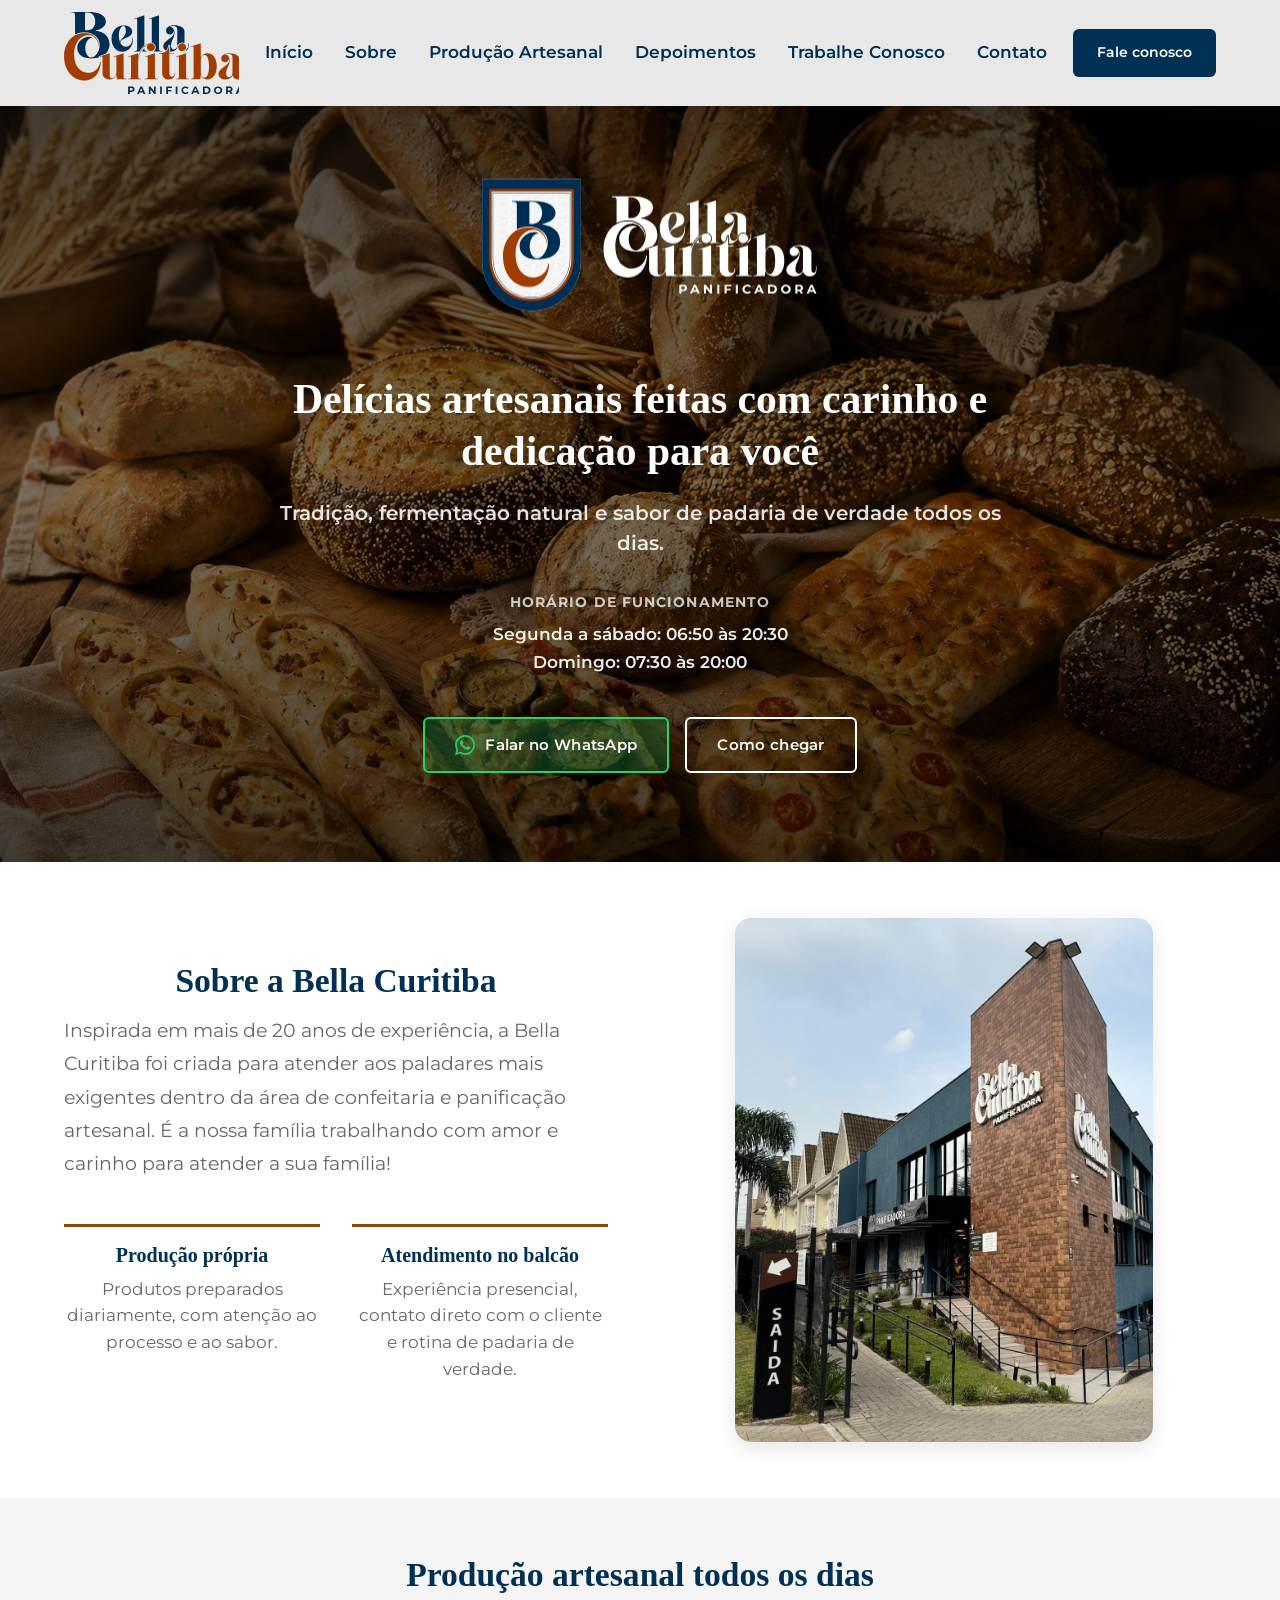
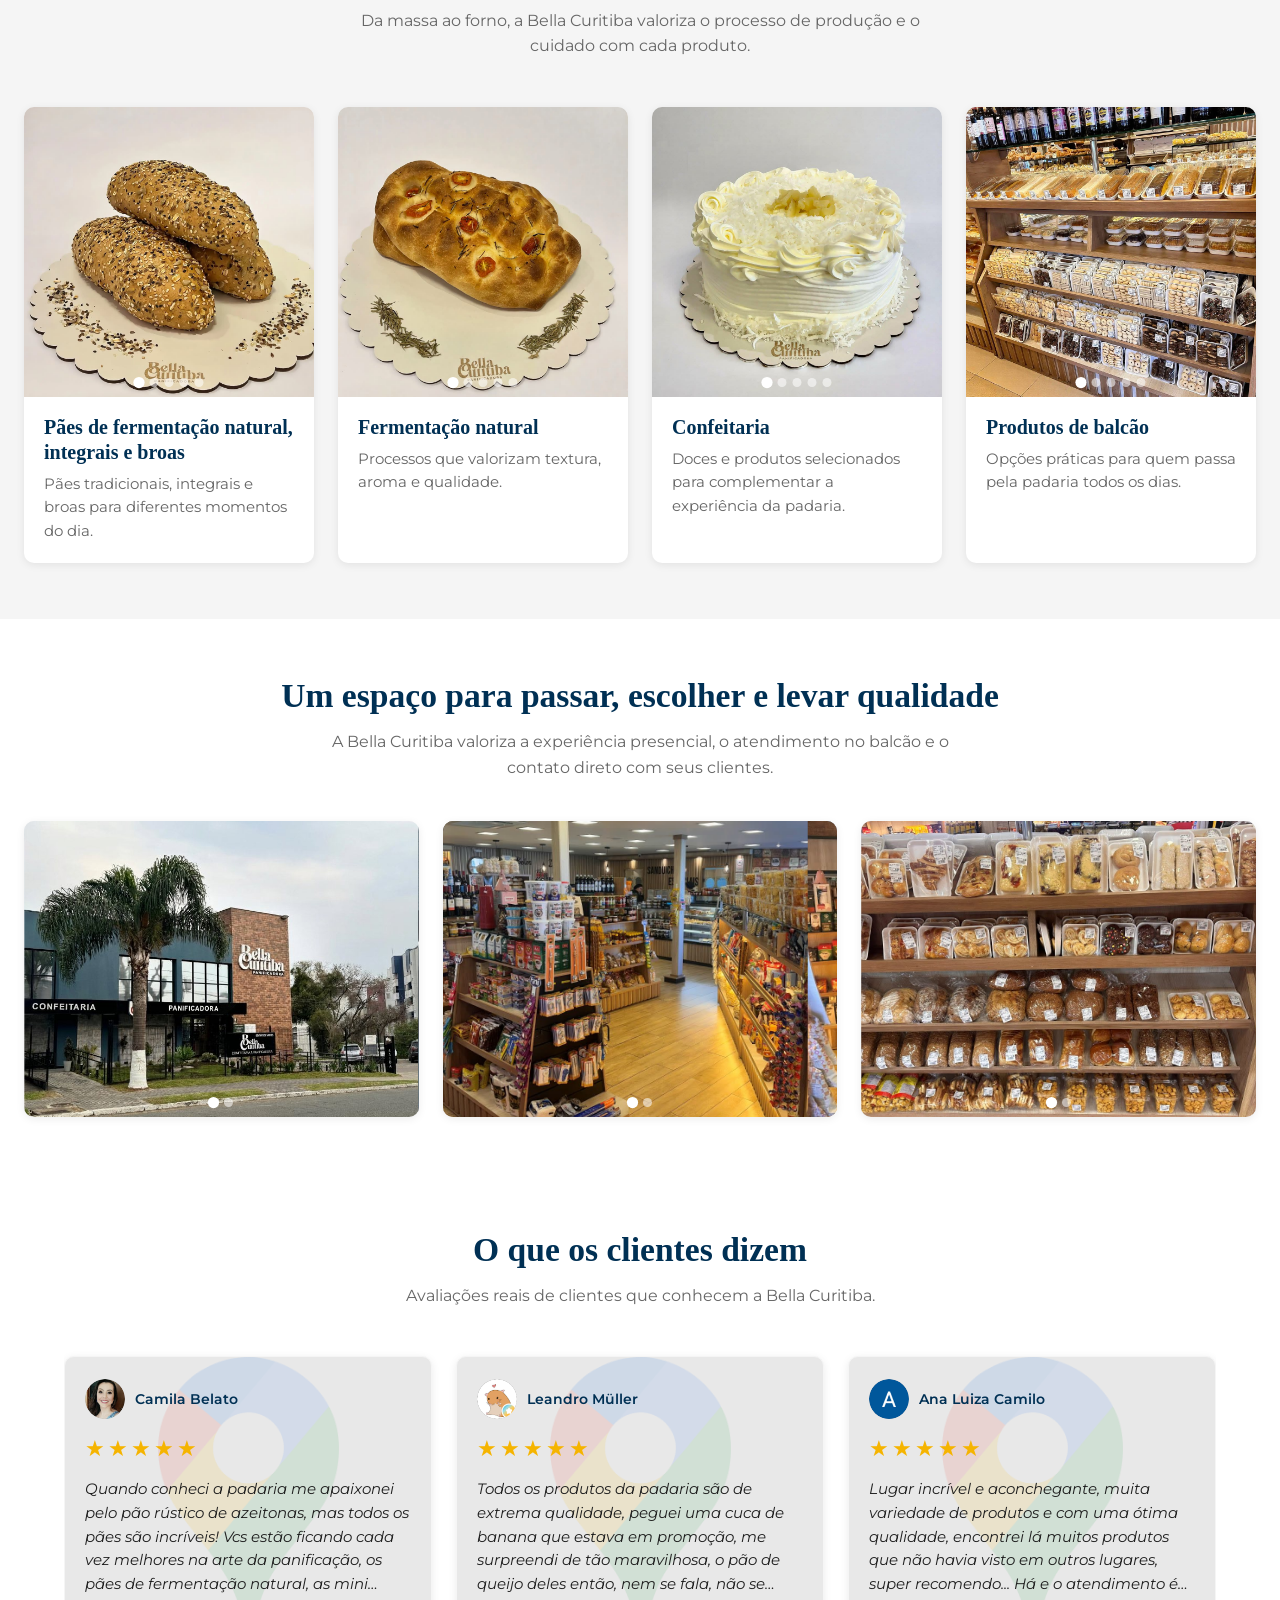
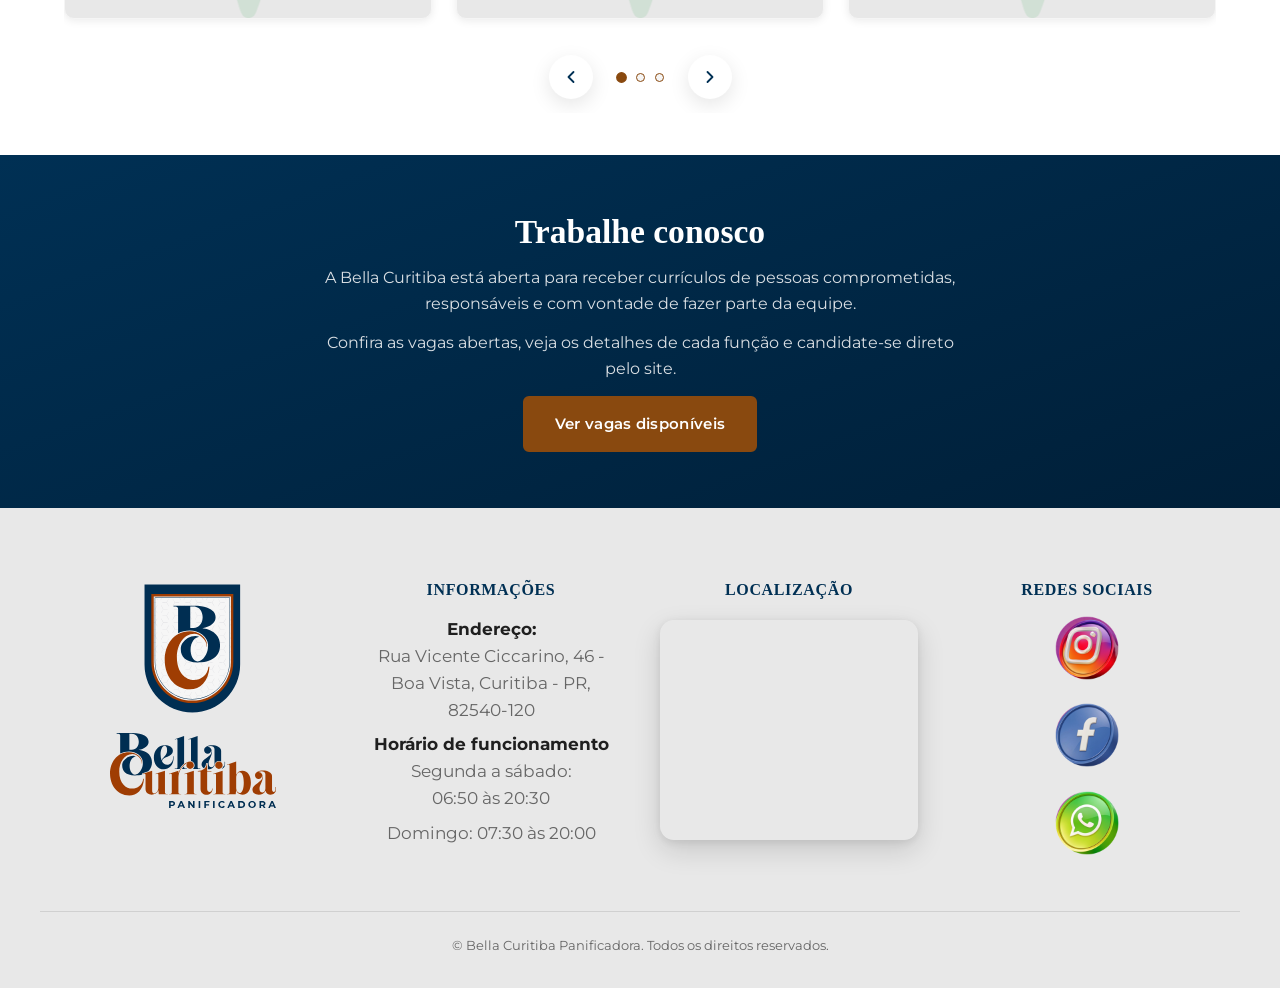
==== site-bella-curitiba/index.html @ fd5cbfb0 "Implementa primeiro lote de melhorias da auditoria de frontend Carrega Montserrat via Google Fonts (" ====
<!DOCTYPE html>
<html lang="pt-BR">
<head>
  <meta charset="UTF-8">
  <!-- Google tag (gtag.js) -->
<script async src="https://www.googletagmanager.com/gtag/js?id=G-EP9P122WJ8"></script>
<script>
  window.dataLayer = window.dataLayer || [];
  function gtag(){dataLayer.push(arguments);}
  gtag('js', new Date());

  gtag('config', 'G-EP9P122WJ8');
</script>

  <meta name="viewport" content="width=device-width, initial-scale=1.0">

  <!-- Fonte Montserrat (corpo do texto): preconnect + carregamento assincrono para nao bloquear o render -->
  <link rel="preconnect" href="https://fonts.googleapis.com">
  <link rel="preconnect" href="https://fonts.gstatic.com" crossorigin>
  <link rel="preload" as="style" href="https://fonts.googleapis.com/css2?family=Montserrat:wght@400;600;700&display=swap" onload="this.onload=null;this.rel='stylesheet'">
  <noscript><link rel="stylesheet" href="https://fonts.googleapis.com/css2?family=Montserrat:wght@400;600;700&display=swap"></noscript>

  <title>Bella Curitiba Panificadora e Confeitaria em Curitiba</title>
  <meta name="description" content="Padaria e confeitaria artesanal no bairro Boa Vista, Curitiba: pães de fermentação natural, bolos, doces e produção própria todos os dias.">
  <meta name="robots" content="index, follow">
  <meta name="theme-color" content="#003054">
  <link rel="canonical" href="https://bellacuritibapanificadora.com.br/">

  <!-- Open Graph / Facebook / WhatsApp -->
  <meta property="og:type" content="website">
  <meta property="og:locale" content="pt_BR">
  <meta property="og:site_name" content="Bella Curitiba Panificadora">
  <meta property="og:url" content="https://bellacuritibapanificadora.com.br/">
  <meta property="og:title" content="Bella Curitiba Panificadora e Confeitaria em Curitiba">
  <meta property="og:description" content="Pães de fermentação natural, bolos, doces e produção própria todos os dias. Conheça a Bella Curitiba, no bairro Boa Vista.">
  <meta property="og:image" content="https://bellacuritibapanificadora.com.br/assets/images/confeitaria/confeitaria-03.JPEG">
  <meta property="og:image:width" content="1280">
  <meta property="og:image:height" content="960">

  <!-- Twitter Card -->
  <meta name="twitter:card" content="summary_large_image">
  <meta name="twitter:title" content="Bella Curitiba Panificadora e Confeitaria em Curitiba">
  <meta name="twitter:description" content="Pães de fermentação natural, bolos, doces e produção própria todos os dias. Conheça a Bella Curitiba, no bairro Boa Vista.">
  <meta name="twitter:image" content="https://bellacuritibapanificadora.com.br/assets/images/confeitaria/confeitaria-03.JPEG">

  <link rel="icon" href="assets/logos/favicon-bella-curitiba.ico" type="image/x-icon">
  <link rel="apple-touch-icon" href="assets/logos/favicon-bella-curitiba-180x180.png">
  <link rel="icon" type="image/png" sizes="192x192" href="assets/logos/favicon-bella-curitiba-192x192.png">
  <link rel="icon" type="image/png" sizes="32x32" href="assets/logos/favicon-bella-curitiba-32x32.png">
  <link rel="stylesheet" href="style.css?v=20260723">

  <script type="application/ld+json">
  {
    "@context": "https://schema.org",
    "@type": "Bakery",
    "@id": "https://bellacuritibapanificadora.com.br/#negocio",
    "name": "Bella Curitiba Panificadora",
    "url": "https://bellacuritibapanificadora.com.br/",
    "image": "https://bellacuritibapanificadora.com.br/assets/images/confeitaria/confeitaria-03.JPEG",
    "telephone": "+55 41 9191-2039",
    "address": {
      "@type": "PostalAddress",
      "streetAddress": "Rua Vicente Ciccarino, 46 - Boa Vista",
      "addressLocality": "Curitiba",
      "addressRegion": "PR",
      "postalCode": "82540-120",
      "addressCountry": "BR"
    },
    "geo": {
      "@type": "GeoCoordinates",
      "latitude": -25.3987736,
      "longitude": -49.2516448
    },
    "openingHoursSpecification": [
      {
        "@type": "OpeningHoursSpecification",
        "dayOfWeek": ["Monday", "Tuesday", "Wednesday", "Thursday", "Friday", "Saturday"],
        "opens": "06:50",
        "closes": "20:30"
      },
      {
        "@type": "OpeningHoursSpecification",
        "dayOfWeek": ["Sunday"],
        "opens": "07:30",
        "closes": "20:00"
      }
    ],
    "sameAs": [
      "https://www.instagram.com/bellacuritibapanificadora/",
      "https://www.facebook.com/bellacuritibapanificadora"
    ]
  }
  </script>
</head>
<body>

  <!-- ===================== HEADER ===================== -->
  <header class="header">
    <div class="header__container">
      <a href="#inicio" class="header__logo">
        <img src="assets/logos/logo-principal-bella-curitiba.svg" alt="Bella Curitiba Panificadora">
      </a>

      <nav class="header__nav" id="header-menu">
        <ul class="header__menu">
          <li><a href="#inicio">Início</a></li>
          <li><a href="#sobre">Sobre</a></li>
          <li><a href="#producao">Produção Artesanal</a></li>
          <li><a href="#depoimentos">Depoimentos</a></li>
          <li><a href="#trabalhe-conosco">Trabalhe Conosco</a></li>
          <li><a href="#contato">Contato</a></li>
        </ul>
      </nav>

      <div class="header__actions">
        <a
          href="https://wa.me/554191912039?text=Ol%C3%A1%2C%20vim%20pelo%20site%21"
          class="header__btn header__btn--fale"
          target="_blank"
          rel="noopener"
          data-whatsapp="comercial"
          data-local="header-home"
        >Fale conosco</a>

        <!-- Botão exibido apenas no mobile, no lugar do Fale conosco -->
        <a href="#trabalhe-conosco" class="header__btn header__btn--trabalhe">Trabalhe conosco</a>

        <!-- Menu mobile: visível apenas abaixo de 768px -->
        <button
          type="button"
          class="header__toggle"
          id="header-toggle"
          aria-expanded="false"
          aria-controls="header-menu"
          aria-label="Abrir menu"
        >
          <span class="header__toggle-bar"></span>
          <span class="header__toggle-bar"></span>
          <span class="header__toggle-bar"></span>
        </button>
      </div>
    </div>
  </header>

  <main>

    <!-- ===================== HERO ===================== -->
    <section id="inicio" class="hero">
      <!-- Imagem horizontal da produção: exibida somente no desktop -->
      <img class="hero__bg hero__bg--desktop" src="assets/images/video-hero/img-hero-desktop.jpeg" alt="" fetchpriority="high">
      <!-- Imagem vertical da produção: exibida somente no mobile -->
      <img class="hero__bg hero__bg--mobile" src="assets/images/video-hero/img-hero-mobile.jpeg" alt="" fetchpriority="high">
      <div class="hero__overlay"></div>

      <div class="hero__content">
        <div class="hero__logo">
          <img src="assets/logos/logo-fundo-escuro-bella-curitiba-transparente.svg" alt="Bella Curitiba Panificadora">
        </div>
        <h1 class="hero__headline">Delícias artesanais feitas com carinho e dedicação para você </h1>
        <p class="hero__subtitle">Tradição, fermentação natural e sabor de padaria de verdade todos os dias.</p>

        <p class="hero__horario">
          <span class="hero__horario-titulo">Horário de funcionamento</span>
          Segunda a sábado: 06:50 às 20:30<br>
          Domingo: 07:30 às 20:00
        </p>

        <div class="hero__buttons">
<a
            href="https://wa.me/554191912039?text=Ol%C3%A1%2C%20vim%20pelo%20site%21"
            class="btn btn--whatsapp"
            target="_blank"
            rel="noopener"
            data-whatsapp="comercial"
            data-local="hero-home"
          >
            <svg class="btn__icone-whats" viewBox="0 0 24 24" aria-hidden="true">
              <path d="M17.472 14.382c-.297-.149-1.758-.867-2.03-.967-.273-.099-.471-.148-.67.15-.197.297-.767.966-.94 1.164-.173.199-.347.223-.644.075-.297-.15-1.255-.463-2.39-1.475-.883-.788-1.48-1.761-1.653-2.059-.173-.297-.018-.458.13-.606.134-.133.298-.347.446-.52.149-.174.198-.298.298-.497.099-.198.05-.371-.025-.52-.075-.149-.669-1.612-.916-2.207-.242-.579-.487-.5-.669-.51-.173-.008-.371-.01-.57-.01-.198 0-.52.074-.792.372-.272.297-1.04 1.016-1.04 2.479 0 1.462 1.065 2.875 1.213 3.074.149.198 2.096 3.2 5.077 4.487.709.306 1.262.489 1.694.625.712.227 1.36.195 1.871.118.571-.085 1.758-.719 2.006-1.413.248-.694.248-1.289.173-1.413-.074-.124-.272-.198-.57-.347m-5.421 7.403h-.004a9.87 9.87 0 01-5.031-1.378l-.361-.214-3.741.982.998-3.648-.235-.374a9.86 9.86 0 01-1.51-5.26c.001-5.45 4.436-9.884 9.888-9.884 2.64 0 5.122 1.03 6.988 2.898a9.825 9.825 0 012.893 6.994c-.003 5.45-4.437 9.885-9.885 9.885m8.413-18.297A11.815 11.815 0 0012.05 0C5.495 0 .16 5.335.157 11.892c0 2.096.547 4.142 1.588 5.945L.057 24l6.305-1.654a11.882 11.882 0 005.683 1.448h.005c6.554 0 11.89-5.335 11.893-11.893a11.821 11.821 0 00-3.48-8.413Z"/>
            </svg>
            Falar no WhatsApp
          </a>
          <a href="#contato" class="btn btn--secondary">Como chegar</a>
        </div>
      </div>
    </section>

    <!-- ===================== SOBRE ===================== -->
    <section id="sobre" class="sobre">
      <div class="sobre__container">
        <div class="sobre__texto reveal reveal--left">
          <h2>Sobre a Bella Curitiba</h2>
          <p>
            Inspirada em mais de 20 anos de experiência, a Bella Curitiba foi criada para atender
            aos paladares mais exigentes dentro da área de confeitaria e panificação artesanal.
            É a nossa família trabalhando com amor e carinho para atender a sua família!
          </p>

          <div class="sobre__destaques">
            <div class="sobre__item">
              <h3>Produção própria</h3>
              <p>Produtos preparados diariamente, com atenção ao processo e ao sabor.</p>
            </div>
            <div class="sobre__item">
              <h3>Atendimento no balcão</h3>
              <p>Experiência presencial, contato direto com o cliente e rotina de padaria de verdade.</p>
            </div>
          </div>
        </div>

        <div class="sobre__imagem reveal">
          <img src="assets/images/fachada/fachada-secao-sobre.jpeg" alt="Fachada da Bella Curitiba Panificadora">
        </div>
      </div>
    </section>

    <!-- ===================== PRODUÇÃO ARTESANAL ===================== -->
    <section id="producao" class="producao">
      <div class="producao__container">
        <h2 class="reveal">Produção artesanal todos os dias</h2>
        <p class="producao__subtitle reveal">Da massa ao forno, a Bella Curitiba valoriza o processo de produção e o cuidado com cada produto.</p>

        <div class="producao__cards reveal--group">
          <div class="producao__card reveal">
            <div class="card-carrossel">
              <div class="card-carrossel__track">
                <img class="card-carrossel__img--base" src="assets/images/paes-e-broas/pao-01.JPEG" alt="Pães multigrãos cobertos de sementes de gergelim, linhaça e girassol" loading="lazy">
                <img class="card-carrossel__img--pao-rustico" src="assets/images/paes-e-broas/pao-02.JPEG" alt="Pão rústico de fermentação natural com casca dourada e farinha" loading="lazy">
                <img class="card-carrossel__img--base" src="assets/images/paes-e-broas/pao-03.JPEG" alt="Pão integral redondo com sementes e grãos" loading="lazy">
                <img class="card-carrossel__img--base" src="assets/images/paes-e-broas/pao-04.JPEG" alt="Pão caseiro de casca dourada e miolo macio" loading="lazy">
                <img class="card-carrossel__img--base" src="assets/images/paes-e-broas/broa-02.JPEG" alt="Broa escura com cobertura de gergelim e linhaça" loading="lazy">
              </div>
              <button type="button" class="card-carrossel__arrow card-carrossel__arrow--prev" aria-label="Foto anterior">
                <svg viewBox="0 0 24 24" fill="none" aria-hidden="true">
                  <path d="M9 6l6 6-6 6" stroke="currentColor" stroke-width="2.2" stroke-linecap="round" stroke-linejoin="round"/>
                </svg>
              </button>
              <button type="button" class="card-carrossel__arrow card-carrossel__arrow--next" aria-label="Próxima foto">
                <svg viewBox="0 0 24 24" fill="none" aria-hidden="true">
                  <path d="M9 6l6 6-6 6" stroke="currentColor" stroke-width="2.2" stroke-linecap="round" stroke-linejoin="round"/>
                </svg>
              </button>
              <div class="card-carrossel__dots"></div>
            </div>
            <h3>Pães de fermentação natural, integrais e broas</h3>
            <p>Pães tradicionais, integrais e broas para diferentes momentos do dia.</p>
          </div>
          <div class="producao__card reveal">
            <div class="card-carrossel">
              <div class="card-carrossel__track">
                <img class="card-carrossel__img--base" src="assets/images/fermentacao-natural/fermentacao-natural-01.JPEG" alt="Focaccia de fermentação natural com tomatinhos e alecrim" loading="lazy">
                <img class="card-carrossel__img--base" src="assets/images/fermentacao-natural/fermentacao-natural-02.JPEG" alt="Fatia de focaccia com berinjela, azeitonas e legumes assados" loading="lazy">
                <img class="card-carrossel__img--rodape" src="assets/images/fermentacao-natural/fermentacao-natural-03.JPEG" alt="Ciabattas de azeitona com casca dourada e crocante" loading="lazy">
                <img class="card-carrossel__img--base" src="assets/images/fermentacao-natural/fermentacao-natural-04.JPEG" alt="Baguetes rústicas com flor de sal e alecrim" loading="lazy">
                <img class="card-carrossel__img--base" src="assets/images/fermentacao-natural/fermentacao-natural-05.JPEG" alt="Baguetes recheadas de fermentação natural" loading="lazy">
              </div>
              <button type="button" class="card-carrossel__arrow card-carrossel__arrow--prev" aria-label="Foto anterior">
                <svg viewBox="0 0 24 24" fill="none" aria-hidden="true">
                  <path d="M9 6l6 6-6 6" stroke="currentColor" stroke-width="2.2" stroke-linecap="round" stroke-linejoin="round"/>
                </svg>
              </button>
              <button type="button" class="card-carrossel__arrow card-carrossel__arrow--next" aria-label="Próxima foto">
                <svg viewBox="0 0 24 24" fill="none" aria-hidden="true">
                  <path d="M9 6l6 6-6 6" stroke="currentColor" stroke-width="2.2" stroke-linecap="round" stroke-linejoin="round"/>
                </svg>
              </button>
              <div class="card-carrossel__dots"></div>
            </div>
            <h3>Fermentação natural</h3>
            <p>Processos que valorizam textura, aroma e qualidade.</p>
          </div>
          <div class="producao__card reveal">
            <div class="card-carrossel">
              <div class="card-carrossel__track">
                <img src="assets/images/confeitaria/confeitaria-04.JPEG" alt="Bolo gelado de coco com abacaxi decorado com chantilly" loading="lazy">
                <img src="assets/images/confeitaria/confeitaria-02.JPEG" alt="Torta decorada com chantilly, calda de doce de leite, coco e ameixas" loading="lazy">
                <img src="assets/images/confeitaria/confeitaria-03.JPEG" alt="Vitrine de confeitaria com tortas, cheesecakes, bombons e doces variados" loading="lazy">
                <img class="card-carrossel__img--bolos" src="assets/images/confeitaria/confeitaria-01.JPEG" alt="Bolos gelados decorados com coberturas de chocolate, doce de leite e mesclada" loading="lazy">
                <img src="assets/images/confeitaria/confeitaria-05.JPEG" alt="Vitrine de doces com pudins, folhados, quindins e pastéis de Belém" loading="lazy">
              </div>
              <button type="button" class="card-carrossel__arrow card-carrossel__arrow--prev" aria-label="Foto anterior">
                <svg viewBox="0 0 24 24" fill="none" aria-hidden="true">
                  <path d="M9 6l6 6-6 6" stroke="currentColor" stroke-width="2.2" stroke-linecap="round" stroke-linejoin="round"/>
                </svg>
              </button>
              <button type="button" class="card-carrossel__arrow card-carrossel__arrow--next" aria-label="Próxima foto">
                <svg viewBox="0 0 24 24" fill="none" aria-hidden="true">
                  <path d="M9 6l6 6-6 6" stroke="currentColor" stroke-width="2.2" stroke-linecap="round" stroke-linejoin="round"/>
                </svg>
              </button>
              <div class="card-carrossel__dots"></div>
            </div>
            <h3>Confeitaria</h3>
            <p>Doces e produtos selecionados para complementar a experiência da padaria.</p>
          </div>
          <div class="producao__card reveal">
            <div class="card-carrossel">
              <div class="card-carrossel__track">
                <img src="assets/images/balcao/balcao-04.JPEG" alt="Prateleiras de bolos caseiros e biscoitos variados" loading="lazy">
                <img src="assets/images/balcao/balcao-02.JPEG" alt="Geladeira de frios com queijos e embutidos fatiados" loading="lazy">
                <img class="card-carrossel__img--direita" src="assets/images/balcao/balcao-03.JPEG" alt="Balcão de frios com linguiças artesanais, queijos coloniais e embutidos" loading="lazy">
                <img src="assets/images/balcao/balcao-05.JPEG" alt="Vitrine de pães com produção diária, pães de queijo e baguetes" loading="lazy">
                <img src="assets/images/balcao/balcao-01.JPEG" alt="Vitrine de salgados com coxinhas, sfihas, mini pastéis, croissants e empadões" loading="lazy">
              </div>
              <button type="button" class="card-carrossel__arrow card-carrossel__arrow--prev" aria-label="Foto anterior">
                <svg viewBox="0 0 24 24" fill="none" aria-hidden="true">
                  <path d="M9 6l6 6-6 6" stroke="currentColor" stroke-width="2.2" stroke-linecap="round" stroke-linejoin="round"/>
                </svg>
              </button>
              <button type="button" class="card-carrossel__arrow card-carrossel__arrow--next" aria-label="Próxima foto">
                <svg viewBox="0 0 24 24" fill="none" aria-hidden="true">
                  <path d="M9 6l6 6-6 6" stroke="currentColor" stroke-width="2.2" stroke-linecap="round" stroke-linejoin="round"/>
                </svg>
              </button>
              <div class="card-carrossel__dots"></div>
            </div>
            <h3>Produtos de balcão</h3>
            <p>Opções práticas para quem passa pela padaria todos os dias.</p>
          </div>
        </div>
      </div>
    </section>

    <!-- ===================== AMBIENTE ===================== -->
    <section id="ambiente" class="ambiente">
      <div class="ambiente__container">
        <h2 class="reveal">Um espaço para passar, escolher e levar qualidade</h2>
        <p class="reveal">A Bella Curitiba valoriza a experiência presencial, o atendimento no balcão e o contato direto com seus clientes.</p>

        <!-- Fotos reais do ambiente pendentes -->
        <div class="ambiente__galeria reveal--group">
          <!-- Primeiro card: carrossel com as duas fotos da fachada -->
          <div class="card-carrossel reveal">
            <div class="card-carrossel__track">
              <img src="assets/images/fachada/fachada-completa.jpg" alt="Fachada completa da Bella Curitiba Panificadora vista da rua" loading="lazy">
              <img class="ambiente__foto-letreiro" src="assets/images/fachada/fachada-2.jpeg" alt="Fachada da Bella Curitiba Panificadora com letreiro em relevo" loading="lazy">
            </div>
            <button type="button" class="card-carrossel__arrow card-carrossel__arrow--prev" aria-label="Foto anterior">
              <svg viewBox="0 0 24 24" fill="none" aria-hidden="true">
                <path d="M9 6l6 6-6 6" stroke="currentColor" stroke-width="2.2" stroke-linecap="round" stroke-linejoin="round"/>
              </svg>
            </button>
            <button type="button" class="card-carrossel__arrow card-carrossel__arrow--next" aria-label="Próxima foto">
              <svg viewBox="0 0 24 24" fill="none" aria-hidden="true">
                <path d="M9 6l6 6-6 6" stroke="currentColor" stroke-width="2.2" stroke-linecap="round" stroke-linejoin="round"/>
              </svg>
            </button>
            <div class="card-carrossel__dots"></div>
          </div>
          <!-- Card do interior: carrossel com as fotos do salão da loja -->
          <div class="card-carrossel reveal">
            <div class="card-carrossel__track">
              <img class="ambiente__foto-interna" src="assets/images/interna/interna-01.JPEG" alt="Interior da loja com gôndolas de produtos, adega e corredor do caixa" loading="lazy">
              <img class="ambiente__foto-interna" src="assets/images/interna/interna-02.JPEG" alt="Interior da loja com estantes de biscoitos, geleias, vinhos e produtos coloniais" loading="lazy">
            </div>
            <button type="button" class="card-carrossel__arrow card-carrossel__arrow--prev" aria-label="Foto anterior">
              <svg viewBox="0 0 24 24" fill="none" aria-hidden="true">
                <path d="M9 6l6 6-6 6" stroke="currentColor" stroke-width="2.2" stroke-linecap="round" stroke-linejoin="round"/>
              </svg>
            </button>
            <button type="button" class="card-carrossel__arrow card-carrossel__arrow--next" aria-label="Próxima foto">
              <svg viewBox="0 0 24 24" fill="none" aria-hidden="true">
                <path d="M9 6l6 6-6 6" stroke="currentColor" stroke-width="2.2" stroke-linecap="round" stroke-linejoin="round"/>
              </svg>
            </button>
            <div class="card-carrossel__dots"></div>
          </div>
          <!-- Card do balcão: carrossel com as fotos das estantes de pães e bolos -->
          <div class="card-carrossel reveal">
            <div class="card-carrossel__track">
              <img src="assets/images/balcao/balcao-002.JPEG" alt="Estante com croissants, folhados, cucas, biscoitos e pães artesanais embalados" loading="lazy">
              <img src="assets/images/balcao/balcao-001.JPEG" alt="Estante de pães de forma, bolos caseiros e produtos de padaria embalados" loading="lazy">
            </div>
            <button type="button" class="card-carrossel__arrow card-carrossel__arrow--prev" aria-label="Foto anterior">
              <svg viewBox="0 0 24 24" fill="none" aria-hidden="true">
                <path d="M9 6l6 6-6 6" stroke="currentColor" stroke-width="2.2" stroke-linecap="round" stroke-linejoin="round"/>
              </svg>
            </button>
            <button type="button" class="card-carrossel__arrow card-carrossel__arrow--next" aria-label="Próxima foto">
              <svg viewBox="0 0 24 24" fill="none" aria-hidden="true">
                <path d="M9 6l6 6-6 6" stroke="currentColor" stroke-width="2.2" stroke-linecap="round" stroke-linejoin="round"/>
              </svg>
            </button>
            <div class="card-carrossel__dots"></div>
          </div>
        </div>
      </div>
    </section>

    <!-- ===================== DEPOIMENTOS ===================== -->
    <section id="depoimentos" class="depoimentos">
      <div class="depoimentos__container">
        <h2 class="reveal">O que os clientes dizem</h2>
        <p class="depoimentos__subtitle reveal">Avaliações reais de clientes que conhecem a Bella Curitiba.</p>

        <!-- 9 avaliações reais do Google, organizadas em 3 slides de 3 cards -->
        <div class="depoimentos__carousel">
          <div class="depoimentos__track">

            <div class="depoimentos__slide reveal--group">
              <a href="https://www.google.com/maps/reviews/@-25.3987736,-49.2516448,17z/data=!3m1!4b1!4m6!14m5!1m4!2m3!1sChdDSUhNMG9nS0VJQ0FnSUNKb3YtcnNnRRAB!2m1!1s0x0:0x8ebd3652cd37e233?hl=pt-BR&entry=ttu&g_ep=EgoyMDI2MDcwNS4wIKXMDSoASAFQAw%3D%3D" target="_blank" rel="noopener noreferrer" class="depoimentos__card reveal">
                <div class="depoimentos__meta">
                  <img class="depoimentos__avatar" src="./assets/images/clientes/camila-belato.webp" alt="Foto de Camila Belato" loading="lazy" width="300" height="300">
                  <p class="depoimentos__autor">Camila Belato</p>
                </div>
                <div class="depoimentos__nota" aria-label="5 estrelas">★★★★★</div>
                <p class="depoimentos__texto">Quando conheci a padaria me apaixonei pelo pão rústico de azeitonas, mas todos os pães são incríveis! Vcs estão ficando cada vez melhores na arte da panificação, os pães de fermentação natural, as mini pizzas, os chineques salgados, olha....difícil escolher o melhor! A confeitaria é maravilhosa tb! Mas hoje tenho um top 1: o pão rústico de gorgonzola! Parabéns, melhor padaria da cidade 🙏🙏🙏</p>
              </a>
              <a href="https://www.google.com/maps/reviews/@-25.3987736,-49.2516448,17z/data=!3m1!4b1!4m6!14m5!1m4!2m3!1sChZDSUhNMG9nS0VJQ0FnTUN3MjZuSkNnEAE!2m1!1s0x0:0x8ebd3652cd37e233?hl=pt-BR&entry=ttu&g_ep=EgoyMDI2MDcwNS4wIKXMDSoASAFQAw%3D%3D" target="_blank" rel="noopener noreferrer" class="depoimentos__card reveal">
                <div class="depoimentos__meta">
                  <img class="depoimentos__avatar" src="./assets/images/clientes/leandro-muller.webp" alt="Foto de Leandro Müller" loading="lazy" width="300" height="300">
                  <p class="depoimentos__autor">Leandro Müller</p>
                </div>
                <div class="depoimentos__nota" aria-label="5 estrelas">★★★★★</div>
                <p class="depoimentos__texto">Todos os produtos da padaria são de extrema qualidade, peguei uma cuca de banana que estava em promoção, me surpreendi de tão maravilhosa, o pão de queijo deles então, nem se fala, não se acha igual em outro lugar, o pão com ovos mexidos é delicioso, a padaria está de parabéns!</p>
              </a>
              <a href="https://www.google.com/maps/reviews/@-25.3987736,-49.2516448,17z/data=!3m1!4b1!4m6!14m5!1m4!2m3!1sChdDSUhNMG9nS0VJQ0FnSURWdTYyb2lnRRAB!2m1!1s0x0:0x8ebd3652cd37e233?hl=pt-BR&entry=ttu&g_ep=EgoyMDI2MDcwNS4wIKXMDSoASAFQAw%3D%3D" target="_blank" rel="noopener noreferrer" class="depoimentos__card reveal">
                <div class="depoimentos__meta">
                  <img class="depoimentos__avatar" src="./assets/images/clientes/ana-luiza-camilo.webp" alt="Foto de Ana Luiza Camilo" loading="lazy" width="300" height="300">
                  <p class="depoimentos__autor">Ana Luiza Camilo</p>
                </div>
                <div class="depoimentos__nota" aria-label="5 estrelas">★★★★★</div>
                <p class="depoimentos__texto">Lugar incrível e aconchegante, muita variedade de produtos e com uma ótima qualidade, encontrei lá muitos produtos que não havia visto em outros lugares, super recomendo... Há e o atendimento é excelente também....</p>
              </a>
            </div>

            <div class="depoimentos__slide reveal--group">
              <a href="https://www.google.com/maps/reviews/@-25.3987736,-49.2516448,17z/data=!3m1!4b1!4m6!14m5!1m4!2m3!1sChZDSUhNMG9nS0VJQ0FnSUR4b05fQVB3EAE!2m1!1s0x0:0x8ebd3652cd37e233?hl=pt-BR&entry=ttu&g_ep=EgoyMDI2MDcwNS4wIKXMDSoASAFQAw%3D%3D" target="_blank" rel="noopener noreferrer" class="depoimentos__card reveal">
                <div class="depoimentos__meta">
                  <img class="depoimentos__avatar" src="./assets/images/clientes/scheila-mara.webp" alt="Foto de Scheila Mara" loading="lazy" width="300" height="300">
                  <p class="depoimentos__autor">Scheila Mara</p>
                </div>
                <div class="depoimentos__nota" aria-label="5 estrelas">★★★★★</div>
                <p class="depoimentos__texto">Super recomendo, vitrine cheia de coisas diferentes e lindas de ver. O bolo de abacaxi maravilhoso, pão com linguiça Blumenau perfeito e super recheado. Provei o rocambole de abacaxi tbm, muitooo bom. Atendimento excelente, meninas simpáticas.</p>
              </a>
              <a href="https://www.google.com/maps/reviews/@-25.3987736,-49.2516448,17z/data=!3m1!4b1!4m6!14m5!1m4!2m3!1sChZDSUhNMG9nS0VJQ0FnSURid0tIdlhnEAE!2m1!1s0x0:0x8ebd3652cd37e233?hl=pt-BR&entry=ttu&g_ep=EgoyMDI2MDcwNS4wIKXMDSoASAFQAw%3D%3D" target="_blank" rel="noopener noreferrer" class="depoimentos__card reveal">
                <div class="depoimentos__meta">
                  <img class="depoimentos__avatar" src="./assets/images/clientes/jhonatas-zahorcak.webp" alt="Foto de Jhonatas Zahorcak" loading="lazy" width="300" height="300">
                  <p class="depoimentos__autor">Jhonatas Zahorcak</p>
                </div>
                <div class="depoimentos__nota" aria-label="5 estrelas">★★★★★</div>
                <p class="depoimentos__texto">Sempre bem atendido. Todos os itens vendidos são ótimos, alimentos saborosos, bem feitos, ingredientes de primeira qualidade.</p>
              </a>
              <a href="https://www.google.com/maps/reviews/@-25.3987736,-49.2516448,17z/data=!3m1!4b1!4m6!14m5!1m4!2m3!1sChZDSUhNMG9nS0VJQ0FnSUM3N0ppelRBEAE!2m1!1s0x0:0x8ebd3652cd37e233?hl=pt-BR&entry=ttu&g_ep=EgoyMDI2MDcwNS4wIKXMDSoASAFQAw%3D%3D" target="_blank" rel="noopener noreferrer" class="depoimentos__card reveal">
                <div class="depoimentos__meta">
                  <img class="depoimentos__avatar" src="./assets/images/clientes/ednilson-silva.webp" alt="Foto de Ednilson Silva" loading="lazy" width="300" height="300">
                  <p class="depoimentos__autor">Ednilson Silva</p>
                </div>
                <div class="depoimentos__nota" aria-label="5 estrelas">★★★★★</div>
                <p class="depoimentos__texto">Tudo bom!! Delícia!!! Pães de fermentação natural! Bolos! Eu fiquei freguês!</p>
              </a>
            </div>

            <div class="depoimentos__slide reveal--group">
              <a href="https://www.google.com/maps/reviews/@-25.3987736,-49.2516448,17z/data=!3m1!4b1!4m6!14m5!1m4!2m3!1sCi9DQUlRQUNvZENodHljRjlvT2xsR2N6Tk1aM1prWVRWbmNEZGFjV1p2UTJ0RmRIYxAB!2m1!1s0x0:0x8ebd3652cd37e233?hl=pt-BR&entry=ttu&g_ep=EgoyMDI2MDcwNS4wIKXMDSoASAFQAw%3D%3D" target="_blank" rel="noopener noreferrer" class="depoimentos__card reveal">
                <div class="depoimentos__meta">
                  <img class="depoimentos__avatar" src="./assets/images/clientes/marcus-ziemann.webp" alt="Foto de Marcus Ziemann" loading="lazy" width="300" height="300">
                  <p class="depoimentos__autor">Marcus Ziemann</p>
                </div>
                <div class="depoimentos__nota" aria-label="5 estrelas">★★★★★</div>
                <p class="depoimentos__texto">Muito boa. O sabor dos pães é incrível. Ambiente agradável com fundo musical convidativo. Atendimento rápido e eficiente no setor de balcão.</p>
              </a>
              <a href="https://www.google.com/maps/reviews/@-25.3987736,-49.2516448,17z/data=!3m1!4b1!4m6!14m5!1m4!2m3!1sCi9DQUlRQUNvZENodHljRjlvT21sT2VsUktSa1JsZEhkV1ZtZFJVek5sV25BdFVIYxAB!2m1!1s0x0:0x8ebd3652cd37e233?hl=pt-BR&entry=ttu&g_ep=EgoyMDI2MDcwNS4wIKXMDSoASAFQAw%3D%3D" target="_blank" rel="noopener noreferrer" class="depoimentos__card reveal">
                <div class="depoimentos__meta">
                  <img class="depoimentos__avatar" src="./assets/images/clientes/leandro-marques-hoffmann.webp" alt="Foto de Leandro Marques Hoffmann" loading="lazy" width="300" height="300">
                  <p class="depoimentos__autor">Leandro Marques Hoffmann</p>
                </div>
                <div class="depoimentos__nota" aria-label="5 estrelas">★★★★★</div>
                <p class="depoimentos__texto">Recomendo os pães rústicos, são deliciosos.</p>
              </a>
              <a href="https://www.google.com/maps/reviews/@-25.3987736,-49.2516448,17z/data=!3m1!4b1!4m6!14m5!1m4!2m3!1sChZDSUhNMG9nS0VJQ0FnSURCeXZpd0ZBEAE!2m1!1s0x0:0x8ebd3652cd37e233?hl=pt-BR&entry=ttu&g_ep=EgoyMDI2MDcwNS4wIKXMDSoASAFQAw%3D%3D" target="_blank" rel="noopener noreferrer" class="depoimentos__card reveal">
                <div class="depoimentos__meta">
                  <img class="depoimentos__avatar" src="./assets/images/clientes/douglas-presibella.webp" alt="Foto de Douglas Presibella" loading="lazy" width="300" height="300">
                  <p class="depoimentos__autor">Douglas Presibella</p>
                </div>
                <div class="depoimentos__nota" aria-label="5 estrelas">★★★★★</div>
                <p class="depoimentos__texto">Um bom dia começa dentro de uma padaria. Simplesmente a melhor opção do mais simples ao mais sofisticado. Razão pela qual eu recomendo e assino embaixo. Meus parabéns!</p>
              </a>
            </div>

          </div>

          <div class="depoimentos__nav">
            <button type="button" class="depoimentos__arrow depoimentos__arrow--prev" aria-label="Avaliações anteriores">
              <svg viewBox="0 0 24 24" fill="none" aria-hidden="true">
                <path d="M9 6l6 6-6 6" stroke="currentColor" stroke-width="2.2" stroke-linecap="round" stroke-linejoin="round"/>
              </svg>
            </button>
            <!-- Bolinhas geradas pelo script.js: 9 no mobile (janela de 3 visíveis), 3 no desktop -->
            <div class="depoimentos__dots"></div>
            <button type="button" class="depoimentos__arrow depoimentos__arrow--next" aria-label="Próximas avaliações">
              <svg viewBox="0 0 24 24" fill="none" aria-hidden="true">
                <path d="M9 6l6 6-6 6" stroke="currentColor" stroke-width="2.2" stroke-linecap="round" stroke-linejoin="round"/>
              </svg>
            </button>
          </div>
        </div>
      </div>
    </section>

    <!-- ===================== TRABALHE CONOSCO ===================== -->
    <section id="trabalhe-conosco" class="trabalhe-conosco">
      <div class="trabalhe-conosco__container reveal">
        <h2>Trabalhe conosco</h2>
        <p>
          A Bella Curitiba está aberta para receber currículos de pessoas comprometidas, responsáveis e
          com vontade de fazer parte da equipe.
        </p>
        <p>Confira as vagas abertas, veja os detalhes de cada função e candidate-se direto pelo site.</p>

        <a href="vagas.html" class="btn btn--primary">Ver vagas disponíveis</a>
      </div>
    </section>

  </main>

  <!-- ===================== FOOTER ===================== -->
  <footer id="contato" class="footer">
    <div class="footer__container reveal--group">

      <div class="footer__bloco footer__marca reveal">
        <img class="footer__marca-brasao" src="assets/logos/logo-brasao-bella-curitiba-transparente.svg" alt="Bella Curitiba Panificadora">
        <img class="footer__marca-texto" src="assets/logos/logo-texto-bella-curitiba-colorido.svg" alt="Bella Curitiba Panificadora">
      </div>

      <div class="footer__bloco footer__contato reveal">
        <h3>Informações</h3>
        <p><strong>Endereço:</strong> <br> Rua Vicente Ciccarino, 46 - Boa Vista, Curitiba - PR, 82540-120</p>
        <p><strong>Horário de funcionamento</strong> <br> Segunda a sábado: <br> 06:50 às 20:30</p>
        <p>Domingo: 07:30 às 20:00</p>
      </div>

      <div class="footer__bloco footer__localizacao reveal">
        <h3>Localização</h3>
        <div class="footer__mapa">
          <iframe
            src="https://www.google.com/maps?q=Bella%20Curitiba%20Panificadora%2C%20Rua%20Vicente%20Ciccarino%2C%2046%20-%20Boa%20Vista%2C%20Curitiba%20-%20PR%2C%2082540-120&output=embed"
            title="Localização da Bella Curitiba Panificadora no Google Maps"
            loading="lazy"
            referrerpolicy="no-referrer-when-downgrade"
            allowfullscreen>
          </iframe>
        </div>
      </div>

      <div class="footer__bloco footer__redes reveal">
        <h3>Redes sociais</h3>
        <!-- Links de redes sociais serão confirmados antes da publicação -->
        <ul class="footer__redes-list">
        <li>
  <a
    href="https://www.instagram.com/bellacuritibapanificadora/?utm_source=ig_web_button_share_sheet"
    target="_blank"
    rel="noopener noreferrer"
    class="footer__rede-link footer__rede-link--instagram"
    aria-label="Instagram"
    data-rede-social="instagram"
    data-local="footer-home"
  >
    <img
      src="assets/logo-botao/botao-instagram-transparente.png"
      alt=""
      loading="lazy"
    >
  </a>
</li>

<li>
  <a
    href="https://www.facebook.com/bellacuritibapanificadora"
    target="_blank"
    rel="noopener noreferrer"
    class="footer__rede-link footer__rede-link--facebook"
    aria-label="Facebook"
    data-rede-social="facebook"
    data-local="footer-home"
  >
    <img
      src="assets/logo-botao/botao-facebook-transparente.png"
      alt=""
      loading="lazy"
    >
  </a>
</li>

<li>
  <a
    href="https://wa.me/554191912039?text=Ol%C3%A1%2C%20vim%20pelo%20site%21"
    class="footer__rede-link footer__rede-link--whatsapp"
    target="_blank"
    rel="noopener"
    aria-label="WhatsApp"
    data-whatsapp="comercial"
    data-local="footer-home"
  >
    <img src="assets/logo-botao/botao-whatsapp-transparente.png" alt="" loading="lazy">
  </a>
</li>

        </ul>
      </div>

    </div>

    <div class="footer__copy">
      <p>&copy; Bella Curitiba Panificadora. Todos os direitos reservados.</p>
    </div>
  </footer>

  <script src="script.js?v=20260813-1" defer></script>
</body>
</html>
---- site-bella-curitiba/style.css ----
:root {
  --color-primary: #003054;
  --color-secondary: #89490f;
  --color-white: #ffffff;
  --color-light-gray: #f5f5f5;
  --color-text-dark: #1f1f1f;
  --color-text-muted: #666666;

  --font-title: Georgia, "Times New Roman", serif;
  --font-body: "Montserrat", Arial, sans-serif;

  /* Tons derivados */
  --color-primary-dark: #001f38;
  --color-primary-light: #0a4a76;
  --color-secondary-dark: #6b380c;

  /* Layout */
  --container-width: 1200px;
  --container-padding: 24px;
  --section-padding: 56px 0;
  --section-padding-mobile: 56px 0;

  /* Estilo */
  --radius-sm: 6px;
  --radius-md: 10px;
  --radius-lg: 16px;
  --shadow-sm: 0 2px 8px rgba(0, 0, 0, 0.08);
  --shadow-md: 0 6px 20px rgba(0, 0, 0, 0.10);
  --transition-base: 0.25s ease;
}

/* ===================== RESET BÁSICO ===================== */
*,
*::before,
*::after {
  box-sizing: border-box;
}

html {
  scroll-behavior: smooth;
  scroll-padding-top: 90px;
}

body,
h1, h2, h3, h4,
p, ul, li,
figure {
  margin: 0;
  padding: 0;
}

ul {
  list-style: none;
}

a {
  color: inherit;
  text-decoration: none;
}

img,
video {
  display: block;
  max-width: 100%;
  height: auto;
}

button {
  font: inherit;
  cursor: pointer;
  border: none;
  background: none;
}

/* ===================== BODY / TIPOGRAFIA GERAL ===================== */
body {
  font-family: var(--font-body);
  color: var(--color-text-dark);
  background-color: var(--color-white);
  line-height: 1.6;
  -webkit-font-smoothing: antialiased;
}

h1, h2, h3, h4 {
  font-family: var(--font-title);
  color: var(--color-primary);
  line-height: 1.25;
  font-weight: 700;
}

h2 {
  font-size: 2.1rem;
  margin-bottom: 12px;
}

h3 {
  font-size: 1.25rem;
  margin-bottom: 8px;
}

p {
  color: var(--color-text-muted);
}

.container {
  width: 100%;
  max-width: var(--container-width);
  margin: 0 auto;
  padding: 0 var(--container-padding);
}

/* Título de seção centralizado (padrão institucional) */
section > .container > h2,
section h2:first-child {
  text-align: center;
}

/* ===================== BOTÕES ===================== */
.btn {
  display: inline-block;
  padding: 14px 30px;
  border-radius: var(--radius-sm);
  font-family: var(--font-body);
  font-weight: 600;
  font-size: 0.95rem;
  letter-spacing: 0.02em;
  text-align: center;
  transition: background-color var(--transition-base), color var(--transition-base), transform var(--transition-base), border-color var(--transition-base);
}

.btn--primary {
  background-color: var(--color-primary);
  color: var(--color-white);
  border: 2px solid var(--color-primary);
}

.btn--primary:hover {
  background-color: var(--color-primary-dark);
  border-color: var(--color-primary-dark);
}

/* Botão do WhatsApp no hero: translúcido para o vídeo aparecer ao fundo,
   com borda e ícone no verde do WhatsApp e texto em branco */
.btn--whatsapp {
  display: inline-flex;
  align-items: center;
  justify-content: center;
  gap: 10px;
  background-color: rgba(37, 211, 102, 0.22);
  color: var(--color-white);
  border: 2px solid #25d366;
  cursor: pointer;
  /* Fade do fundo verde no hover/toque */
  transition: background-color 0.35s ease, color 0.35s ease;
}

/* Mouse em cima (desktop) ou toque (mobile): verde um pouco mais cheio, com fade */
.btn--whatsapp:hover,
.btn--whatsapp:active {
  background-color: rgba(37, 211, 102, 0.42);
}

.btn--whatsapp:hover .btn__icone-whats,
.btn--whatsapp:active .btn__icone-whats {
  fill: var(--color-white);
}

.btn__icone-whats {
  width: 20px;
  height: 20px;
  flex-shrink: 0;
  fill: #25d366;
  transition: fill 0.35s ease;
}

.btn--secondary {
  background-color: transparent;
  color: var(--color-white);
  border: 2px solid var(--color-white);
}

.btn--secondary:hover {
  background-color: var(--color-white);
  color: var(--color-primary);
}

/* Botão secundário fora do hero (fundo claro) */
.footer .btn--secondary {
  color: var(--color-white);
  border-color: var(--color-secondary);
  background-color: var(--color-secondary);
}

.footer .btn--secondary:hover {
  background-color: var(--color-secondary-dark);
  border-color: var(--color-secondary-dark);
}

/* ===================== HEADER ===================== */
.header {
  position: sticky;
  top: 0;
  z-index: 1000;
  background-color: #e8e8e8; /* --color-light-gray ~5% mais escuro */
  box-shadow: var(--shadow-sm);
}

.header__container {
  max-width: var(--container-width);
  margin: 0 auto;
  padding: 12px var(--container-padding);
  display: flex;
  align-items: center;
  justify-content: space-between;
  gap: 24px;
}

/*
  logo-principal-bella-curitiba.svg tem um canvas quadrado, mas o conteúdo
  visível ocupa só uma faixa central (~72,6% da largura, ~33,1% da altura).
  O bloco abaixo recorta essa margem transparente para a logo ficar legível
  sem inflar a altura do header.
*/
.header__logo {
  display: block;
  width: 180px;
  height: 82px;
  overflow: hidden;
  position: relative;
}

.header__logo img {
  position: absolute;
  width: 248px;
  height: 248px;
  max-width: none;
  left: -34px;
  top: -83px;
}

.header__nav {
  flex: 1;
  display: flex;
  justify-content: center;
}

.header__menu {
  display: flex;
  align-items: center;
  gap: 28px;
}

.header__menu a {
  font-family: var(--font-body);
  font-size: 1.06rem; /* 0.92rem + 15% */
  font-weight: 600;
  color: var(--color-primary);
  padding: 6px 2px;
  border-bottom: 2px solid transparent;
  transition: border-color var(--transition-base), color var(--transition-base);
  white-space: nowrap;
}

.header__menu a:hover {
  border-bottom-color: var(--color-secondary);
  color: var(--color-secondary);
}

.header__btn {
  display: inline-block;
  padding: 12px 24px;
  border-radius: var(--radius-sm);
  background-color: var(--color-primary);
  color: var(--color-white);
  font-weight: 600;
  font-size: 0.9rem;
  white-space: nowrap;
  transition: background-color var(--transition-base);
}

.header__btn:hover {
  background-color: var(--color-secondary);
}

/* Botão "Trabalhe conosco": só aparece no mobile, no lugar do "Fale conosco" */
.header__btn--trabalhe {
  display: none;
}

/* Agrupa os CTAs do header com o botão de menu mobile, para os dois
   ficarem juntos do lado direito (mesmo comportamento de space-between) */
.header__actions {
  display: flex;
  align-items: center;
  gap: 12px;
}

/* Botão hamburguer: só existe visualmente abaixo de 768px */
.header__toggle {
  display: none;
  flex-direction: column;
  justify-content: center;
  align-items: center;
  gap: 5px;
  width: 40px;
  height: 40px;
  flex-shrink: 0;
  border-radius: var(--radius-sm);
  background: none;
  border: 0;
  cursor: pointer;
}

.header__toggle-bar {
  display: block;
  width: 22px;
  height: 2px;
  background-color: var(--color-primary);
  border-radius: 2px;
  transition: transform var(--transition-base), opacity var(--transition-base);
}

.header__toggle:focus-visible {
  outline: 2px solid var(--color-primary);
  outline-offset: 2px;
}

/* Transforma as 3 barras em "X" quando o menu está aberto */
.header__toggle.is-open .header__toggle-bar:nth-child(1) {
  transform: translateY(7px) rotate(45deg);
}

.header__toggle.is-open .header__toggle-bar:nth-child(2) {
  opacity: 0;
}

.header__toggle.is-open .header__toggle-bar:nth-child(3) {
  transform: translateY(-7px) rotate(-45deg);
}

/* ===================== HERO ===================== */
.hero {
  position: relative;
  min-height: 84vh;
  display: flex;
  align-items: center;
  justify-content: center;
  overflow: hidden;
  background-color: var(--color-primary);
}

.hero__bg {
  position: absolute;
  inset: 0;
  width: 100%;
  height: 100%;
  object-fit: cover;
}

.hero__overlay {
  position: absolute;
  inset: 0;
  background: linear-gradient(
    rgba(0, 0, 0, 0.72),
    rgba(0, 0, 0, 0.5),
    rgba(0, 0, 0, 0.72)
  );
}

/* Imagem vertical do hero: só aparece no mobile (no desktop fica a horizontal) */
.hero__bg--mobile {
  display: none;
}

.hero__content {
  position: relative;
  z-index: 2;
  max-width: 780px;
  margin: 0 auto;
  padding: 64px var(--container-padding);
  text-align: center;
  color: var(--color-white);
}

.hero__logo {
  width: 364px;
  aspect-ratio: 397.462 / 156.063;
  margin: 0 auto 36px;
}

.hero__logo img {
  display: block;
  width: 100%;
  height: 100%;
  object-fit: contain;
}

.hero__headline {
  font-family: var(--font-title);
  font-size: 2.6rem;
  color: var(--color-white);
  line-height: 1.25;
  margin-bottom: 20px;
}

.hero__subtitle {
  font-family: var(--font-body);
  font-size: 1.27rem;
  font-weight: 600;
  line-height: 1.5;
  color: rgba(255, 255, 255, 0.88);
  margin-bottom: 32px;
}

.hero__horario {
  font-family: var(--font-body);
  font-size: 1.05rem;
  font-weight: 600;
  line-height: 1.65;
  color: rgba(255, 255, 255, 0.92);
  margin-bottom: 40px;
}

.hero__horario-titulo {
  display: block;
  font-size: 0.85rem;
  font-weight: 700;
  letter-spacing: 0.08em;
  text-transform: uppercase;
  color: rgba(255, 255, 255, 0.75);
  margin-bottom: 8px;
}

.hero__buttons {
  display: flex;
  align-items: center;
  justify-content: center;
  gap: 16px;
  flex-wrap: wrap;
}

/* ===================== SOBRE ===================== */
.sobre {
  padding: var(--section-padding);
  background-color: var(--color-white);
}

.sobre__container {
  max-width: var(--container-width);
  margin: 0 auto;
  padding: 0 var(--container-padding);
  display: grid;
  grid-template-columns: 1fr 1fr;
  gap: 64px;
  align-items: center;
}

.sobre__texto h2 {
  text-align: left;
}

.sobre__texto p {
  font-size: 1.18rem;
  line-height: 1.75;
  margin-bottom: 16px;
}

.sobre__texto p em {
  color: var(--color-text-muted);
  font-style: italic;
}

.sobre__destaques {
  display: grid;
  grid-template-columns: repeat(2, minmax(0, 290px));
  justify-content: center;
  gap: 32px;
  margin-top: 44px;
}

.sobre__item {
  border-top: 3px solid var(--color-secondary);
  padding-top: 16px;
  text-align: center;
}

.sobre__item h3 {
  font-size: 1.25rem;
  color: var(--color-primary);
}

.sobre__item p {
  font-size: 1.05rem;
  line-height: 1.6;
}

.sobre__imagem img {
  display: block;
  width: 77%;
  margin: 0 auto;
  aspect-ratio: 4 / 5;
  object-fit: cover;
  border-radius: var(--radius-lg);
  box-shadow: var(--shadow-md);
  background-color: var(--color-light-gray);
}

/* ===================== PRODUÇÃO ARTESANAL ===================== */
.producao {
  padding: var(--section-padding);
  background-color: var(--color-light-gray);
}

/* Container mais largo que o padrão: os 4 cards lado a lado
   ocupam quase toda a tela para dar destaque às fotos */
.producao__container {
  max-width: 1760px;
  margin: 0 auto;
  padding: 0 var(--container-padding);
  text-align: center;
}

.producao__subtitle {
  max-width: 620px;
  margin: 0 auto 48px;
}

.producao__cards {
  display: grid;
  grid-template-columns: repeat(4, 1fr);
  gap: 24px;
  text-align: left;
}

/* Com 4 colunas, telas menores que ~1200px deixam os cards apertados */
@media (max-width: 1200px) {
  .producao__cards {
    grid-template-columns: repeat(2, 1fr);
  }
}

.producao__card {
  background-color: var(--color-white);
  border-radius: var(--radius-md);
  box-shadow: var(--shadow-sm);
  overflow: hidden;
  transition: transform var(--transition-base), box-shadow var(--transition-base);
}

.producao__card:hover {
  transform: translateY(-4px);
  box-shadow: var(--shadow-md);
}

/* Carrossel de fotos dentro dos cards */
.card-carrossel {
  position: relative;
  overflow: hidden;
  /* Foto quadrada: mostra a base com a marca nas fotos verticais dos pães
     (e reserva o espaço mesmo com o carrossel ainda sem imagens) */
  aspect-ratio: 1 / 1;
  background-color: var(--color-light-gray);
}

/* Sem fotos: esconde setas e bolinhas (controlado pelo script.js) */
.card-carrossel--vazio .card-carrossel__arrow,
.card-carrossel--vazio .card-carrossel__dots {
  display: none;
}

.card-carrossel__track {
  display: flex;
  transition: transform 0.4s ease;
  touch-action: pan-y;
}

.card-carrossel__track img {
  flex: 0 0 100%;
  width: 100%;
  aspect-ratio: 1 / 1;
  object-fit: cover;
  /* Fotos horizontais (vitrines do balcão e da confeitaria): recorte
     centralizado nos dois eixos dentro do card quadrado */
  object-position: center center;
  background-color: var(--color-light-gray);
  user-select: none;
  -webkit-user-drag: none;
}

/* Fotos verticais com a base da marca Bella Curitiba: recorte ancorado
   perto do rodapé (80%), mantendo a base escrita visível e o conjunto
   pão + tabuleiro centralizado no card */
.card-carrossel__img--base {
  object-position: center 80%;
}

/* Ajuste fino de enquadramento: desloca a foto 30% para a direita
   (o recorte passa a mostrar mais o lado esquerdo da imagem) */
.card-carrossel__img--direita {
  object-position: 20% center;
}

/* Recorte colado na borda esquerda da foto: mostra só as prateleiras de
   produtos, cortando a porta de vidro que aparece à direita */
.card-carrossel__img--inicio {
  object-position: left center;
}

/* Recorte cravado no rodapé da foto (20% acima da âncora --base):
   sobe a imagem para a base da marca aparecer inteira */
.card-carrossel__img--rodape {
  object-position: center bottom;
}

/* Pão rústico (foto com fundo estendido): âncora calibrada para caber
   o pão inteiro e a escrita da marca no mesmo enquadramento */
.card-carrossel__img--pao-rustico {
  object-position: center 57%;
}

/* Foto dos bolos gelados: desloca a imagem 15% para baixo no quadro
   (o recorte sobe e passa a mostrar mais o topo da foto) */
.card-carrossel__img--bolos {
  object-position: center 35%;
}

.card-carrossel__arrow {
  position: absolute;
  top: 50%;
  transform: translateY(-50%);
  width: 42px;
  height: 42px;
  border-radius: 50%;
  background-color: rgba(255, 255, 255, 0.85);
  color: var(--color-primary);
  box-shadow: var(--shadow-sm);
  display: flex;
  align-items: center;
  justify-content: center;
  opacity: 0;
  transition: opacity var(--transition-base), background-color var(--transition-base), color var(--transition-base);
}

.card-carrossel__arrow svg {
  width: 20px;
  height: 20px;
}

.card-carrossel__arrow--prev {
  left: 10px;
}

.card-carrossel__arrow--prev svg {
  transform: rotate(180deg);
}

.card-carrossel__arrow--next {
  right: 10px;
}

.producao__card:hover .card-carrossel__arrow,
.ambiente__galeria .card-carrossel:hover .card-carrossel__arrow,
.card-carrossel__arrow:focus-visible {
  opacity: 1;
}

@media (hover: none) {
  .card-carrossel__arrow {
    opacity: 1;
  }
}

.card-carrossel__arrow:hover {
  background-color: var(--color-primary);
  color: var(--color-white);
}

.card-carrossel__dots {
  position: absolute;
  bottom: 10px;
  left: 50%;
  transform: translateX(-50%);
  display: flex;
  gap: 6px;
}

.card-carrossel__dot {
  position: relative;
  width: 9px;
  height: 9px;
  border-radius: 50%;
  background-color: rgba(255, 255, 255, 0.55);
  padding: 0;
  transition: background-color var(--transition-base), transform var(--transition-base);
}

/* Area de toque maior que a bolinha visivel, sem mudar a aparencia */
.card-carrossel__dot::before {
  content: "";
  position: absolute;
  top: 50%;
  left: 50%;
  width: 24px;
  height: 24px;
  transform: translate(-50%, -50%);
}

.card-carrossel__dot--active {
  background-color: var(--color-white);
  transform: scale(1.25);
}

.producao__card h3,
.producao__card p {
  padding: 0 20px;
}

.producao__card h3 {
  margin-top: 18px;
}

.producao__card p {
  padding-bottom: 20px;
  font-size: 0.92rem;
}

/* ===================== AMBIENTE ===================== */
.ambiente {
  padding: var(--section-padding);
  background-color: var(--color-white);
}

/* Mesma largura do container da produção artesanal, para as duas
   grades de cards ficarem com o mesmo tamanho e alinhamento na tela */
.ambiente__container {
  max-width: 1760px;
  margin: 0 auto;
  padding: 0 var(--container-padding);
  text-align: center;
}

.ambiente__container > p {
  max-width: 620px;
  margin: 0 auto 40px;
}

/* 3 cards largos (formato 4:3) para as fotos horizontais do ambiente */
.ambiente__galeria {
  display: grid;
  grid-template-columns: repeat(3, 1fr);
  gap: 24px;
}

@media (max-width: 1200px) {
  .ambiente__galeria {
    grid-template-columns: repeat(2, 1fr);
  }

  /* Com 3 cards em 2 colunas, o último ocupa a linha inteira
     em formato panorâmico para não sobrar um vão na grade */
  .ambiente__galeria > :last-child {
    grid-column: 1 / -1;
    aspect-ratio: 16 / 9;
  }

  .ambiente__galeria > :last-child img {
    aspect-ratio: 16 / 9;
  }
}

.ambiente__galeria img {
  width: 100%;
  /* Formato 4:3: cards mais largos mostram mais das fotos horizontais */
  aspect-ratio: 4 / 3;
  object-fit: cover;
  border-radius: var(--radius-md);
  background-color: var(--color-white);
  box-shadow: var(--shadow-sm);
}

/* Foto do letreiro em relevo: enquadra o letreiro no centro
   (por classe, e não por posição, porque o loop do carrossel usa clones) */
.ambiente__galeria .ambiente__foto-letreiro {
  object-position: center 20%;
}

/* Fotos do interior (16:9 num card 4:3): a altura já preenche o quadro,
   então o deslocamento pra cima é feito com zoom de 15% + translate,
   mostrando mais o piso e as gôndolas e cortando o teto */
.ambiente__galeria .ambiente__foto-interna {
  transform: translateY(-6.5%) scale(1.15);
}

/* Carrosséis da galeria: mesmo formato 4:3 das demais fotos */
.ambiente__galeria .card-carrossel {
  aspect-ratio: 4 / 3;
  border-radius: var(--radius-md);
  box-shadow: var(--shadow-sm);
}

.ambiente__galeria .card-carrossel img {
  aspect-ratio: 4 / 3;
  /* O arredondamento e a sombra ficam no container do carrossel */
  border-radius: 0;
  box-shadow: none;
}

/* ===================== DEPOIMENTOS ===================== */
.depoimentos {
  padding: var(--section-padding);
  background-color: var(--color-white);
}

.depoimentos__container {
  max-width: var(--container-width);
  margin: 0 auto;
  padding: 0 var(--container-padding);
  text-align: center;
}

.depoimentos__subtitle {
  max-width: 620px;
  margin: 0 auto 48px;
}

.depoimentos__carousel {
  overflow: hidden;
  padding: 14px 0;
  margin: -14px 0;
}

.depoimentos__track {
  display: flex;
  transition: transform 0.4s ease;
  touch-action: pan-y;
}

.depoimentos__slide {
  flex: 0 0 100%;
  display: grid;
  grid-template-columns: repeat(3, 1fr);
  gap: 24px;
  align-items: start;
  text-align: left;
}

.depoimentos__card {
  position: relative;
  overflow: hidden;
  display: flex;
  flex-direction: column;
  background-color: #e8e8e8;
  border: 1px solid var(--color-light-gray);
  border-radius: var(--radius-md);
  box-shadow: var(--shadow-sm);
  padding: 22px 20px;
  text-decoration: none;
  transition: transform var(--transition-base), box-shadow var(--transition-base), border-color var(--transition-base);
}

/* Marca d'água do Google Maps no fundo do card */
.depoimentos__card::before {
  content: "";
  position: absolute;
  inset: 0;
  background: url("./assets/logo-botao/logo-google-maps.png") no-repeat center / contain;
  opacity: 0.12;
  pointer-events: none;
}

.depoimentos__card > * {
  position: relative;
}

.depoimentos__card:hover {
  transform: translateY(-4px);
  box-shadow: var(--shadow-md);
  border-color: var(--color-secondary);
}

.depoimentos__nota {
  color: #f5b400;
  font-size: 1.38rem;
  letter-spacing: 3px;
  margin-bottom: 12px;
}

/* Limita avaliações longas a 5 linhas para os cards da mesma fileira nao
   ficarem com alturas muito diferentes; o texto completo continua no DOM
   (leitores de tela leem tudo) e o card inteiro linka pra avaliacao no Google */
.depoimentos__texto {
  font-style: italic;
  color: var(--color-text-dark);
  font-size: 0.92rem;
  display: -webkit-box;
  -webkit-line-clamp: 5;
  line-clamp: 5;
  -webkit-box-orient: vertical;
  overflow: hidden;
}

.depoimentos__meta {
  padding-bottom: 12px;
  display: flex;
  align-items: center;
  gap: 10px;
}

.depoimentos__avatar {
  width: 40px;
  height: 40px;
  border-radius: 50%;
  object-fit: cover;
  flex-shrink: 0;
}

.depoimentos__autor {
  font-weight: 600;
  color: var(--color-primary);
  font-size: 0.9rem;
}

.depoimentos__nav {
  display: flex;
  align-items: center;
  justify-content: center;
  gap: 24px;
  margin-top: 36px;
}

.depoimentos__arrow {
  width: 44px;
  height: 44px;
  border-radius: 50%;
  background-color: var(--color-white);
  color: var(--color-primary);
  box-shadow: var(--shadow-md);
  display: flex;
  align-items: center;
  justify-content: center;
  flex-shrink: 0;
  transition: background-color var(--transition-base), color var(--transition-base), transform var(--transition-base);
}

.depoimentos__arrow svg {
  width: 20px;
  height: 20px;
}

.depoimentos__arrow--prev svg {
  transform: rotate(180deg);
}

.depoimentos__arrow:hover {
  background-color: var(--color-primary);
  color: var(--color-white);
  transform: scale(1.06);
}

.depoimentos__dots {
  display: flex;
  align-items: center;
  gap: 10px;
}

.depoimentos__dot {
  position: relative;
  width: 9px;
  height: 9px;
  border-radius: 50%;
  background-color: var(--color-light-gray);
  border: 1px solid var(--color-secondary);
  padding: 0;
  transition: background-color var(--transition-base), transform var(--transition-base);
}

/* Area de toque maior que a bolinha visivel, sem mudar a aparencia */
.depoimentos__dot::before {
  content: "";
  position: absolute;
  top: 50%;
  left: 50%;
  width: 24px;
  height: 24px;
  transform: translate(-50%, -50%);
}

.depoimentos__dot--active {
  background-color: var(--color-secondary);
  transform: scale(1.2);
}

/* ===================== TRABALHE CONOSCO ===================== */
.trabalhe-conosco {
  padding: var(--section-padding);
  background-color: var(--color-primary);
  background-image: linear-gradient(160deg, var(--color-primary) 0%, var(--color-primary-dark) 100%);
}

.trabalhe-conosco__container {
  max-width: 680px;
  margin: 0 auto;
  padding: 0 var(--container-padding);
  text-align: center;
}

.trabalhe-conosco h2 {
  color: var(--color-white);
}

.trabalhe-conosco p {
  color: rgba(255, 255, 255, 0.85);
  margin-bottom: 14px;
}

.trabalhe-conosco__status {
  font-size: 0.85rem;
  font-style: italic;
  color: rgba(255, 255, 255, 0.6);
  margin-bottom: 28px;
}

.trabalhe-conosco .btn--primary {
  background-color: var(--color-secondary);
  border-color: var(--color-secondary);
}

.trabalhe-conosco .btn--primary:hover {
  background-color: var(--color-secondary-dark);
  border-color: var(--color-secondary-dark);
}

/* ===================== PÁGINA DE VAGAS ===================== */
.vagas-hero {
  padding: 64px 0;
  background-color: var(--color-primary);
  background-image: linear-gradient(160deg, var(--color-primary) 0%, var(--color-primary-dark) 100%);
  text-align: center;
}

.vagas-hero__container {
  max-width: 680px;
  margin: 0 auto;
  padding: 0 var(--container-padding);
}

.vagas-hero h1 {
  font-family: var(--font-title);
  font-size: 2.2rem;
  color: var(--color-white);
  margin-bottom: 12px;
}

.vagas-hero p {
  color: rgba(255, 255, 255, 0.85);
}

.vagas {
  padding: var(--section-padding);
  background-color: var(--color-light-gray);
}

.vagas__container {
  max-width: 860px;
  margin: 0 auto;
  padding: 0 var(--container-padding);
}

.vagas__subtitle {
  text-align: center;
  max-width: 620px;
  margin: 0 auto 40px;
}

.vagas__cards {
  display: grid;
  gap: 20px;
}

.vagas__card {
  background-color: var(--color-white);
  border: 1px solid transparent;
  border-radius: var(--radius-md);
  box-shadow: var(--shadow-sm);
  overflow: hidden;
  transition: box-shadow var(--transition-base), border-color var(--transition-base);
}

.vagas__card:hover {
  box-shadow: var(--shadow-md);
  border-color: var(--color-secondary);
}

.vagas__toggle {
  width: 100%;
  display: flex;
  align-items: center;
  justify-content: space-between;
  gap: 16px;
  padding: 22px 24px;
  background: none;
  border: 0;
  cursor: pointer;
  text-align: left;
  font: inherit;
}

.vagas__toggle h3 {
  color: var(--color-primary);
  font-size: 1.15rem;
  margin-bottom: 4px;
}

.vagas__toggle p {
  font-size: 0.92rem;
  color: var(--color-text-muted);
  margin: 0;
}

.vagas__seta {
  width: 22px;
  height: 22px;
  flex-shrink: 0;
  color: var(--color-primary);
  transition: transform var(--transition-base);
}

.vagas__card--aberta .vagas__seta {
  transform: rotate(180deg);
}

.vagas__detalhe {
  padding: 18px 24px 26px;
  border-top: 1px solid var(--color-light-gray);
}

.vagas__detalhe h4 {
  font-size: 0.95rem;
  color: var(--color-primary);
  text-transform: uppercase;
  letter-spacing: 0.4px;
  margin: 14px 0 8px;
}

.vagas__detalhe ul {
  padding-left: 20px;
  margin-bottom: 6px;
}

.vagas__detalhe li {
  list-style: disc;
  font-size: 0.92rem;
  margin-bottom: 6px;
}

.vagas__detalhe .btn {
  margin-top: 18px;
}

.vagas__obs {
  text-align: center;
  font-size: 0.9rem;
  color: var(--color-text-muted);
  margin-top: 32px;
}

/* ===================== FOOTER ===================== */
.footer {
  background-color: #e8e8e8; /* mesma cor do header (--color-light-gray ~5% mais escuro) */
  color: var(--color-text-dark);
  padding-top: 72px;
}

.footer__container {
  max-width: var(--container-width);
  margin: 0 auto;
  padding: 0 var(--container-padding);
  display: grid;
  grid-template-columns: repeat(4, 1fr);
  align-items: start;
  justify-items: center;
  gap: 40px;
  padding-bottom: 48px;
  border-bottom: 1px solid rgba(0, 0, 0, 0.1);
}

.footer__bloco {
  width: 100%;
  display: flex;
  flex-direction: column;
  align-items: center;
  text-align: center;
}

.footer__bloco h3 {
  color: var(--color-primary);
  font-size: 1rem;
  text-transform: uppercase;
  letter-spacing: 0.04em;
  margin-bottom: 16px;
}

.footer__bloco p {
  color: var(--color-text-muted);
  font-size: 1.05rem;
  margin-bottom: 8px;
}

.footer__bloco p strong {
  color: var(--color-text-dark);
}

.footer__marca {
  display: flex;
  flex-direction: column;
  align-items: center;
  justify-content: flex-start;
  gap: 14px;
}

.footer__marca-brasao {
  width: 143px;
  height: auto;
}

.footer__marca-texto {
  width: 170px;
  height: auto;
}

.footer__mapa {
  width: 100%;
  margin-top: 4px;
  border-radius: 14px;
  overflow: hidden;
  box-shadow: 0 10px 28px rgba(0, 0, 0, 0.14), 0 2px 8px rgba(0, 0, 0, 0.08);
  transition: box-shadow var(--transition-base), transform var(--transition-base);
}

.footer__mapa:hover {
  box-shadow: 0 14px 34px rgba(0, 0, 0, 0.18), 0 3px 10px rgba(0, 0, 0, 0.1);
  transform: translateY(-2px);
}

.footer__mapa iframe {
  display: block;
  width: 100%;
  height: 220px;
  border: 0;
}

.footer__redes-list {
  display: flex;
  flex-direction: column;
  align-items: center;
  gap: 16px;
}

.footer__rede-link {
  display: inline-flex;
  align-items: center;
  justify-content: center;
  width: 64px;
  height: 64px;
  border-radius: 50%;
  transition: transform var(--transition-base), box-shadow var(--transition-base);
}

.footer__rede-link svg,
.footer__rede-link img {
  width: 100%;
  height: 100%;
  object-fit: contain;
}

.footer__rede-link:hover {
  transform: translateY(-3px);
  box-shadow: 0 6px 14px rgba(0, 0, 0, 0.15);
}

.footer__copy {
  max-width: var(--container-width);
  margin: 0 auto;
  padding: 24px var(--container-padding) 32px;
  text-align: center;
}

.footer__copy p {
  color: var(--color-text-muted);
  font-size: 0.8rem;
  text-align: center;
}

/* ===================== ANIMAÇÕES DE ENTRADA (FADE) ===================== */
.reveal {
  opacity: 0;
  transform: translateY(24px);
  transition: opacity 0.7s ease-out, transform 0.7s ease-out;
}

.reveal.reveal--visible {
  opacity: 1;
  transform: translateY(0);
}

/* Variante: fade da esquerda para a direita */
.reveal.reveal--left {
  transform: translateX(-120px);
  transition: opacity 1s ease-out, transform 1s cubic-bezier(0.16, 1, 0.3, 1);
}

.reveal.reveal--left.reveal--visible {
  transform: translateX(0);
}

.reveal--group > .reveal:nth-child(2) { transition-delay: 0.12s; }
.reveal--group > .reveal:nth-child(3) { transition-delay: 0.24s; }
.reveal--group > .reveal:nth-child(4) { transition-delay: 0.36s; }

@keyframes heroFadeIn {
  from {
    opacity: 0;
    transform: translateY(18px);
  }
  to {
    opacity: 1;
    transform: translateY(0);
  }
}

@keyframes heroLogoFadeIn {
  from {
    opacity: 0;
    transform: translateY(18px);
  }
  to {
    opacity: 1;
    transform: translateY(-15%);
  }
}

.hero__logo,
.hero__headline,
.hero__subtitle,
.hero__horario,
.hero__buttons {
  opacity: 0;
  animation: heroFadeIn 0.8s ease-out forwards;
}

.hero__logo { animation: heroLogoFadeIn 0.8s ease-out forwards; animation-delay: 0.1s; }
.hero__headline { animation-delay: 0.25s; }
.hero__subtitle { animation-delay: 0.4s; }
.hero__horario { animation-delay: 0.5s; }
.hero__buttons { animation-delay: 0.65s; }

@media (prefers-reduced-motion: reduce) {
  .reveal,
  .reveal.reveal--left {
    opacity: 1;
    transform: none;
    transition: none;
  }

  .hero__logo,
  .hero__headline,
  .hero__subtitle,
  .hero__horario,
  .hero__buttons {
    opacity: 1;
    animation: none;
  }

  .hero__logo {
    transform: translateY(-15%);
  }
}

/* ===================== RESPONSIVIDADE ===================== */
@media (max-width: 992px) {
  .sobre__container {
    gap: 40px;
  }

  .footer__container {
    grid-template-columns: 1fr 1fr;
  }
}

@media (max-width: 768px) {
  :root {
    --section-padding: var(--section-padding-mobile);
  }

  .header__container {
    padding: 12px var(--container-padding);
  }

  .header__logo {
    width: 120px;
    height: 55px;
  }

  .header__logo img {
    width: 165px;
    height: 165px;
    left: -23px;
    top: -55px;
  }

  /* Menu mobile: painel escondido por padrão, abre como dropdown
     ancorado no header (que já é position: sticky) */
  .header__nav {
    display: none;
    position: absolute;
    top: 100%;
    left: 0;
    right: 0;
    max-height: calc(100vh - 100%);
    overflow-y: auto;
    background-color: #e8e8e8;
    box-shadow: var(--shadow-sm);
  }

  .header__nav.is-open {
    display: block;
  }

  .header__menu {
    flex-direction: column;
    align-items: stretch;
    gap: 0;
    padding: 8px 0 12px;
  }

  .header__menu a {
    display: block;
    padding: 14px var(--container-padding);
    border-bottom: 1px solid rgba(0, 0, 0, 0.06);
    white-space: normal;
  }

  .header__menu a:hover {
    background-color: rgba(0, 0, 0, 0.04);
  }

  .header__toggle {
    display: flex;
  }

  /* Troca dos botões do header no mobile */
  .header__btn--fale {
    display: none;
  }

  .header__btn--trabalhe {
    display: inline-block;
    padding: 10px 18px;
    font-size: 0.85rem;
  }

  .hero {
    min-height: 80vh;
  }

  /* No mobile entra a imagem vertical no lugar da horizontal */
  .hero__bg--desktop {
    display: none;
  }

  .hero__bg--mobile {
    display: block;
  }

  /* Máscara mais escura só no mobile (imagem vertical fica mais clara
     que a do desktop nesse trecho de produção) */
  .hero__overlay {
    background: linear-gradient(
      rgba(0, 0, 0, 0.82),
      rgba(0, 0, 0, 0.6),
      rgba(0, 0, 0, 0.82)
    );
  }

  .hero__content {
    padding-top: 48px;
    padding-bottom: 48px;
  }

  /* Com a máscara mais leve, texto e logo ganham sombra própria para
     continuarem legíveis mesmo sobre trechos claros do vídeo */
  .hero__logo img {
    filter: drop-shadow(0 2px 10px rgba(0, 0, 0, 0.7));
  }

  .hero__headline,
  .hero__subtitle,
  .hero__horario,
  .hero__horario-titulo {
    text-shadow: 0 1px 3px rgba(0, 0, 0, 0.85), 0 4px 16px rgba(0, 0, 0, 0.6);
  }

  .hero__buttons .btn {
    box-shadow: 0 2px 12px rgba(0, 0, 0, 0.4);
  }

  .hero__logo {
    width: 270px;
    margin-bottom: 28px;
  }

  .hero__headline {
    font-size: 1.9rem;
    margin-bottom: 16px;
  }

  .hero__subtitle {
    font-size: 1.15rem;
    font-weight: 700;
    margin-bottom: 24px;
  }

  .hero__horario {
    font-size: 1rem;
    font-weight: 700;
    margin-bottom: 32px;
  }

  .sobre__container {
    grid-template-columns: 1fr;
  }

  .sobre__imagem {
    order: -1;
  }

  /* Textos da seção Sobre centralizados no mobile
     (o h2 precisa da regra própria porque o desktop o alinha à esquerda) */
  .sobre__texto,
  .sobre__texto h2 {
    text-align: center;
  }

  /* Foto da fachada maior no mobile (92% + 15%): ocupa toda a coluna
     e avança igualmente ~10px sobre cada margem lateral da seção */
  .sobre__imagem img {
    /* o reset global limita img a max-width 100%; aqui precisa passar disso */
    max-width: none;
    width: 106%;
    margin: 0 -3%;
  }

  .sobre__destaques {
    grid-template-columns: 1fr;
  }

  .producao__cards {
    grid-template-columns: 1fr;
  }

  .ambiente__galeria {
    grid-template-columns: 1fr;
  }

  /* Cards de fotos no mobile: a troca é pelo arrasto do dedo,
     então as setas somem e ficam só as bolinhas indicadoras */
  .card-carrossel__arrow {
    display: none;
  }

  /* Depoimentos: um card por vez, com os cards direto no track do carrossel */
  .depoimentos__slide {
    display: contents;
  }

  .depoimentos__card {
    flex: 0 0 100%;
  }

  /* Janela deslizante das bolinhas: largura exata para 3 bolinhas + 2 espaços,
     com folga de 3px para a bolinha ativa (scale 1.2) não ser cortada */
  .depoimentos__dots {
    width: calc(3 * 9px + 2 * 10px + 2 * 3px);
    padding: 3px;
    overflow: hidden;
  }

  .depoimentos__dot {
    flex-shrink: 0;
  }

  .footer__container {
    grid-template-columns: 1fr;
    gap: 32px;
  }

  .footer__redes-list {
    flex-direction: row;
    justify-content: center;
    gap: 24px;
  }

  h2 {
    font-size: 1.6rem;
  }
}
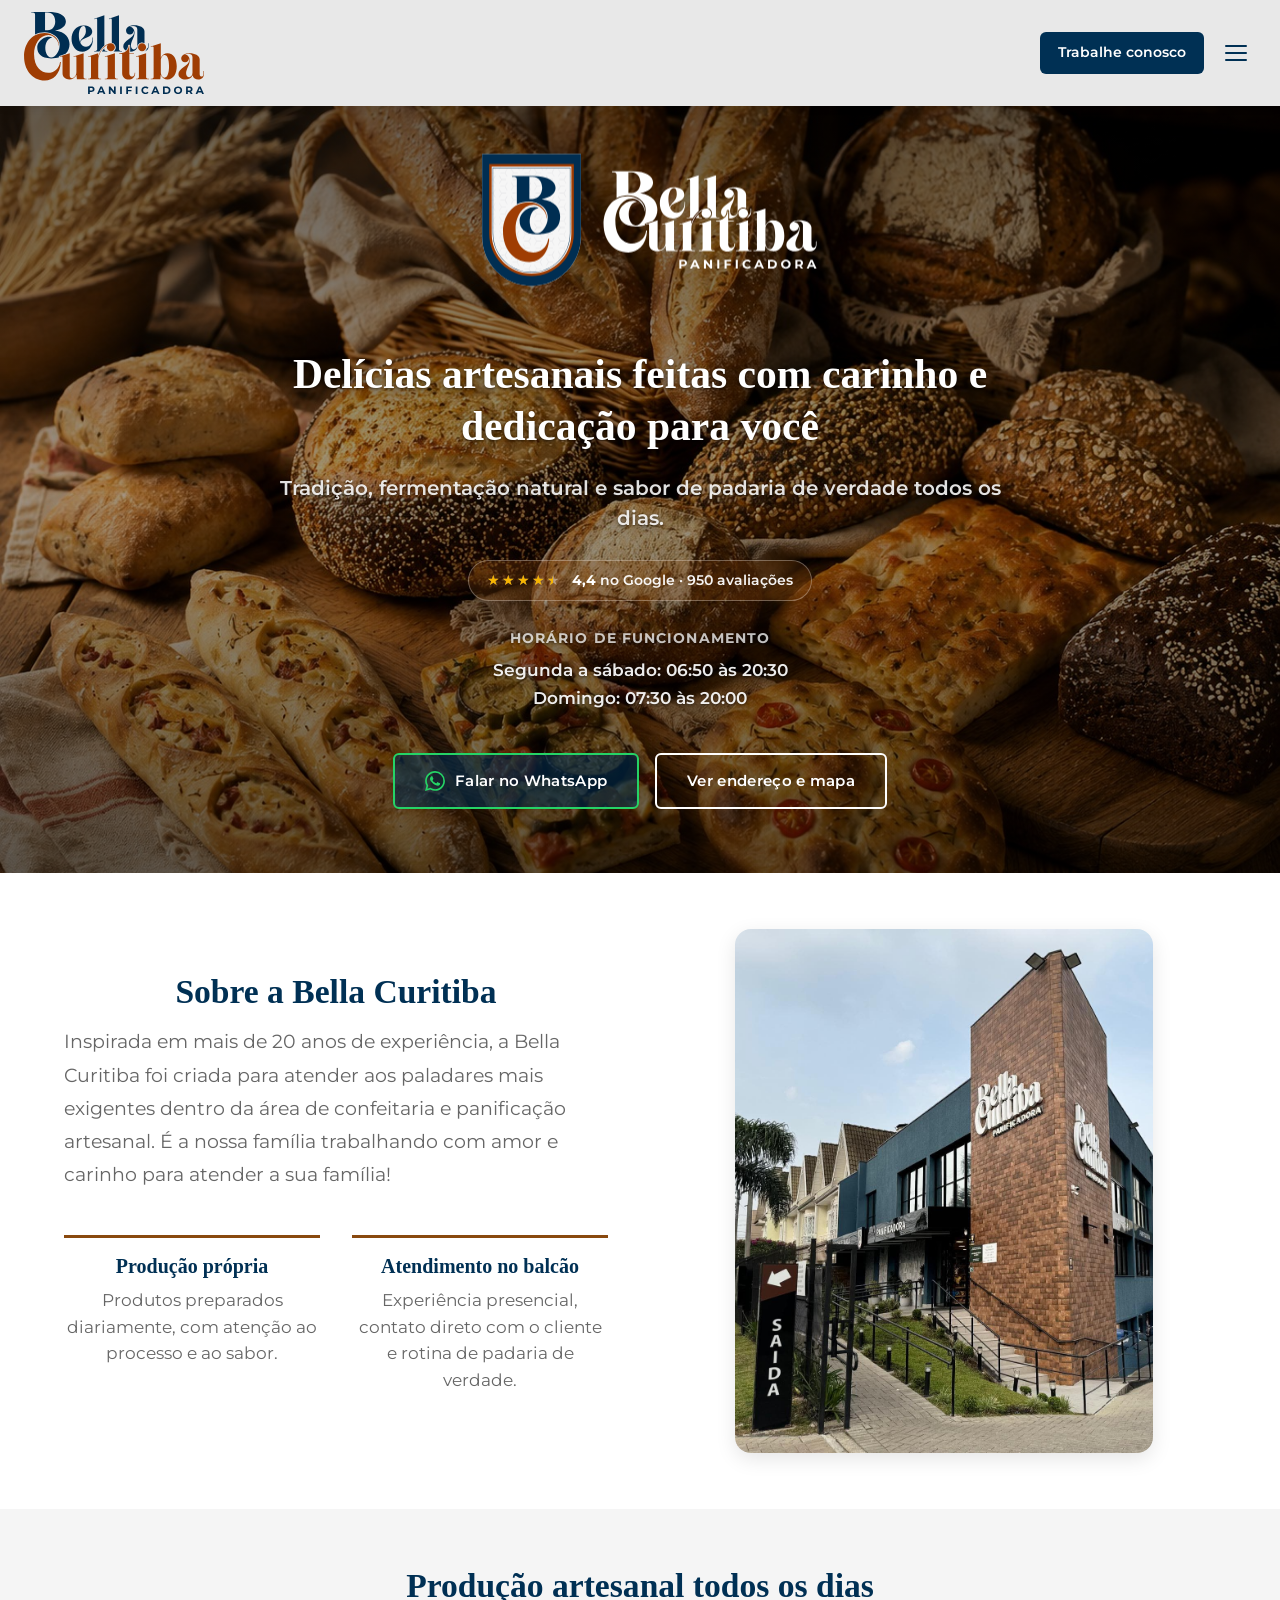
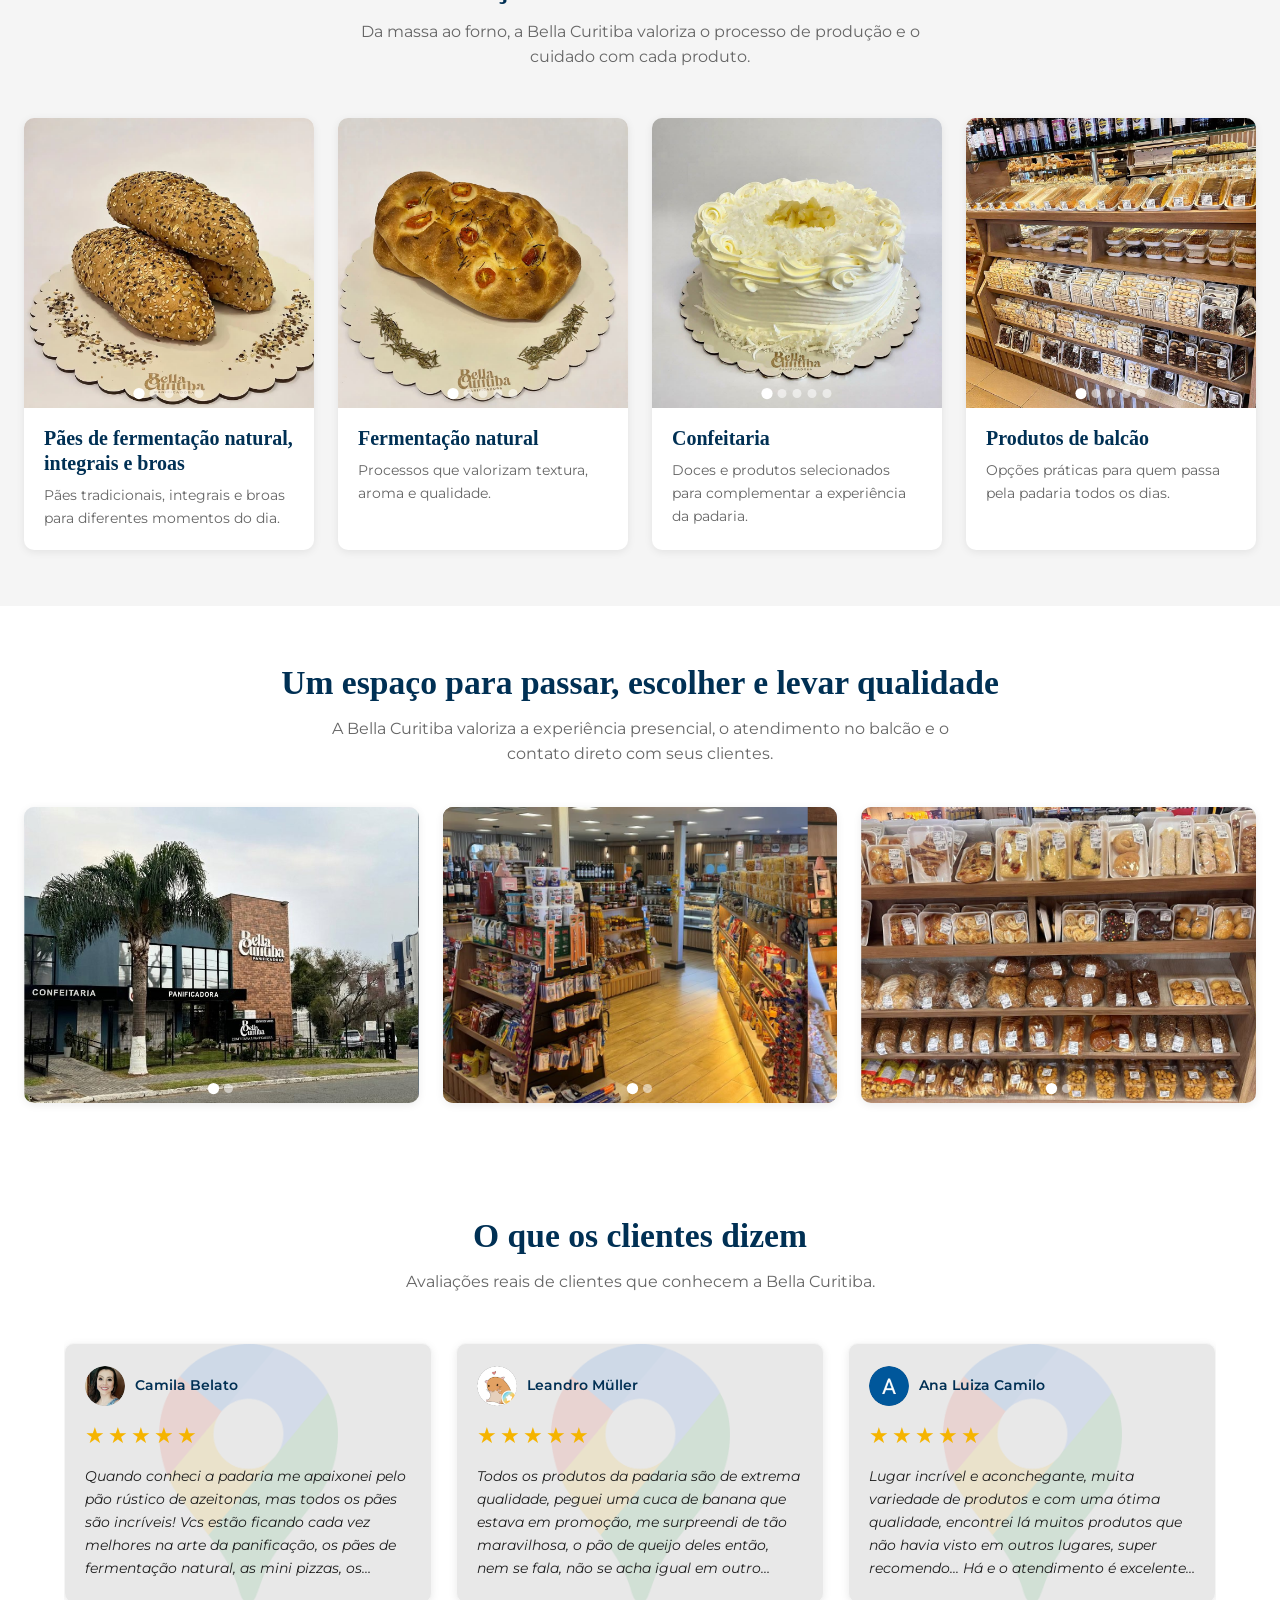
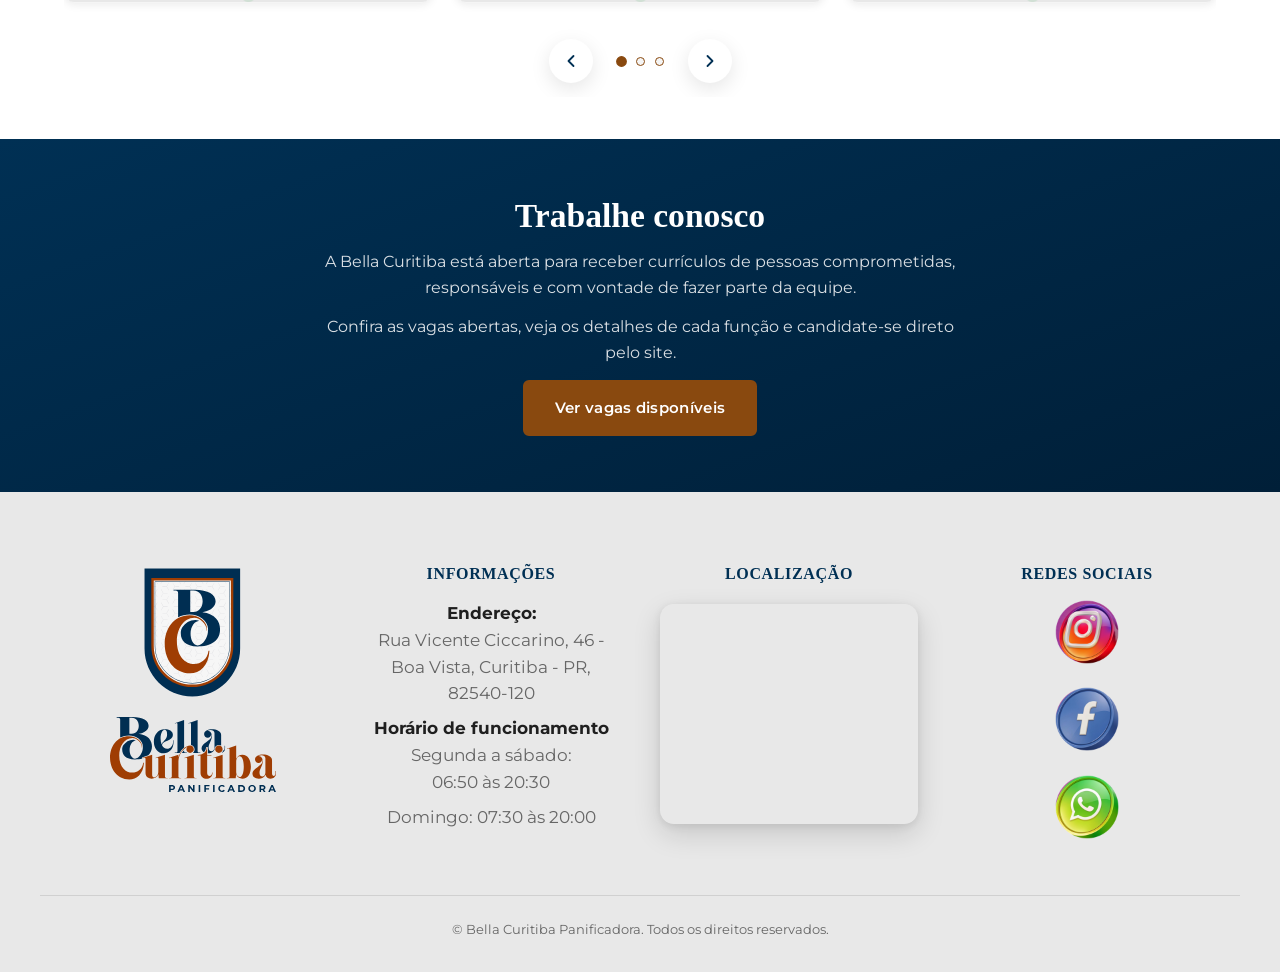
==== commit 7c8b6b84: "Implementa Lote 2 de melhorias de UX, hierarquia e responsividade Suaviza o overlay do hero preserva" ====
--- a/site-bella-curitiba/index.html
+++ b/site-bella-curitiba/index.html
@@ -47,7 +47,7 @@
   <link rel="apple-touch-icon" href="assets/logos/favicon-bella-curitiba-180x180.png">
   <link rel="icon" type="image/png" sizes="192x192" href="assets/logos/favicon-bella-curitiba-192x192.png">
   <link rel="icon" type="image/png" sizes="32x32" href="assets/logos/favicon-bella-curitiba-32x32.png">
-  <link rel="stylesheet" href="style.css?v=20260723">
+  <link rel="stylesheet" href="style.css?v=20260813-2">
 
   <script type="application/ld+json">
   {
@@ -159,6 +159,14 @@
         <h1 class="hero__headline">Delícias artesanais feitas com carinho e dedicação para você </h1>
         <p class="hero__subtitle">Tradição, fermentação natural e sabor de padaria de verdade todos os dias.</p>
 
+        <div class="hero__prova-social">
+          <span class="hero__prova-social-estrelas" aria-hidden="true">
+            <span class="hero__prova-social-estrelas-base">★★★★★</span>
+            <span class="hero__prova-social-estrelas-preenchidas">★★★★★</span>
+          </span>
+          <span class="hero__prova-social-texto"><strong>4,4</strong> no Google · 950 avaliações</span>
+        </div>
+
         <p class="hero__horario">
           <span class="hero__horario-titulo">Horário de funcionamento</span>
           Segunda a sábado: 06:50 às 20:30<br>
@@ -179,7 +187,7 @@
             </svg>
             Falar no WhatsApp
           </a>
-          <a href="#contato" class="btn btn--secondary">Como chegar</a>
+          <a href="#contato" class="btn btn--secondary">Ver endereço e mapa</a>
         </div>
       </div>
     </section>
--- a/site-bella-curitiba/style.css
+++ b/site-bella-curitiba/style.css
@@ -14,9 +14,24 @@
   --color-primary-light: #0a4a76;
   --color-secondary-dark: #6b380c;
 
+  /* Escala tipografica: consolida os tamanhos quase-duplicados que existiam
+     espalhados pelo arquivo (ex.: 0.9rem/0.92rem, 1.05rem/1.06rem) em tokens
+     unicos, sem mudar a hierarquia visual atual */
+  --fs-xs: 0.85rem;
+  --fs-sm: 0.9rem;
+  --fs-base: 1rem;
+  --fs-md: 1.05rem;
+  --fs-lg: 1.18rem;
+  --fs-xl: 1.27rem;
+  --fs-2xl: 2.1rem;
+
   /* Layout */
   --container-width: 1200px;
   --container-padding: 24px;
+  /* O header (logo + 6 links + botao) precisa de mais espaco que o
+     container de 1200px usado pelo resto do site pra caber sem apertar
+     (ver calculo no comentario do breakpoint do menu, mais abaixo) */
+  --header-max-width: 1360px;
   --section-padding: 56px 0;
   --section-padding-mobile: 56px 0;
 
@@ -89,7 +104,7 @@
 }
 
 h2 {
-  font-size: 2.1rem;
+  font-size: var(--fs-2xl);
   margin-bottom: 12px;
 }
 
@@ -139,30 +154,34 @@
   border-color: var(--color-primary-dark);
 }
 
-/* Botão do WhatsApp no hero: translúcido para o vídeo aparecer ao fundo,
-   com borda e ícone no verde do WhatsApp e texto em branco */
+/* Botão do WhatsApp no hero: fundo navy translucido (identidade da Bella)
+   com borda e icone no verde do WhatsApp — mantem o botao reconhecivel
+   como WhatsApp sem depender do verde inteiro pra isso. No hover o verde
+   assume o fundo, reforcando a acao no toque/clique. */
 .btn--whatsapp {
   display: inline-flex;
   align-items: center;
   justify-content: center;
   gap: 10px;
-  background-color: rgba(37, 211, 102, 0.22);
+  background-color: rgba(0, 48, 84, 0.55);
   color: var(--color-white);
   border: 2px solid #25d366;
   cursor: pointer;
-  /* Fade do fundo verde no hover/toque */
-  transition: background-color 0.35s ease, color 0.35s ease;
-}
-
-/* Mouse em cima (desktop) ou toque (mobile): verde um pouco mais cheio, com fade */
+  transition: background-color 0.35s ease, color 0.35s ease, border-color 0.35s ease;
+}
+
+/* Mouse em cima (desktop) ou toque (mobile): assume o verde do WhatsApp
+   por inteiro, com texto/icone escuros pra manter contraste alto */
 .btn--whatsapp:hover,
 .btn--whatsapp:active {
-  background-color: rgba(37, 211, 102, 0.42);
+  background-color: #25d366;
+  border-color: #25d366;
+  color: var(--color-primary-dark);
 }
 
 .btn--whatsapp:hover .btn__icone-whats,
 .btn--whatsapp:active .btn__icone-whats {
-  fill: var(--color-white);
+  fill: var(--color-primary-dark);
 }
 
 .btn__icone-whats {
@@ -206,7 +225,7 @@
 }
 
 .header__container {
-  max-width: var(--container-width);
+  max-width: var(--header-max-width);
   margin: 0 auto;
   padding: 12px var(--container-padding);
   display: flex;
@@ -252,7 +271,7 @@
 
 .header__menu a {
   font-family: var(--font-body);
-  font-size: 1.06rem; /* 0.92rem + 15% */
+  font-size: var(--fs-md);
   font-weight: 600;
   color: var(--color-primary);
   padding: 6px 2px;
@@ -273,7 +292,7 @@
   background-color: var(--color-primary);
   color: var(--color-white);
   font-weight: 600;
-  font-size: 0.9rem;
+  font-size: var(--fs-sm);
   white-space: nowrap;
   transition: background-color var(--transition-base);
 }
@@ -357,13 +376,16 @@
   object-fit: cover;
 }
 
+/* Mascara mais leve que a original: deixa os paes da foto mais visiveis.
+   O contraste do texto passa a contar tambem com text-shadow (abaixo),
+   entao a mascara nao precisa carregar sozinha toda a legibilidade. */
 .hero__overlay {
   position: absolute;
   inset: 0;
   background: linear-gradient(
-    rgba(0, 0, 0, 0.72),
-    rgba(0, 0, 0, 0.5),
-    rgba(0, 0, 0, 0.72)
+    rgba(0, 0, 0, 0.6),
+    rgba(0, 0, 0, 0.36),
+    rgba(0, 0, 0, 0.62)
   );
 }
 
@@ -395,6 +417,16 @@
   object-fit: contain;
 }
 
+/* Sombra de apoio para o texto continuar legivel com a mascara mais leve
+   (antes so o mobile tinha isso; agora o desktop tambem ganha uma versao
+   discreta, e o mobile mantem a sua, mais forte, la na media query) */
+.hero__headline,
+.hero__subtitle,
+.hero__horario,
+.hero__horario-titulo {
+  text-shadow: 0 1px 3px rgba(0, 0, 0, 0.55), 0 3px 14px rgba(0, 0, 0, 0.35);
+}
+
 .hero__headline {
   font-family: var(--font-title);
   font-size: 2.6rem;
@@ -405,16 +437,68 @@
 
 .hero__subtitle {
   font-family: var(--font-body);
-  font-size: 1.27rem;
+  font-size: var(--fs-xl);
   font-weight: 600;
   line-height: 1.5;
   color: rgba(255, 255, 255, 0.88);
-  margin-bottom: 32px;
+  margin-bottom: 26px;
+}
+
+/* ===== Prova social: nota do Google acima da dobra ===== */
+.hero__prova-social {
+  display: inline-flex;
+  align-items: center;
+  gap: 10px;
+  margin: 0 0 26px;
+  padding: 8px 18px;
+  border-radius: 999px;
+  background-color: rgba(137, 73, 15, 0.24);
+  border: 1px solid rgba(255, 255, 255, 0.3);
+}
+
+.hero__prova-social-estrelas {
+  position: relative;
+  display: inline-block;
+  font-size: var(--fs-sm);
+  line-height: 1;
+  letter-spacing: 2px;
+}
+
+.hero__prova-social-estrelas-base,
+.hero__prova-social-estrelas-preenchidas {
+  display: block;
+  white-space: nowrap;
+}
+
+.hero__prova-social-estrelas-base {
+  color: rgba(255, 255, 255, 0.4);
+}
+
+/* 4,4 de 5 = 88% preenchido; a camada de cima é recortada nessa largura
+   por cima da mesma sequencia de estrelas em cinza, por baixo */
+.hero__prova-social-estrelas-preenchidas {
+  position: absolute;
+  inset: 0;
+  width: 88%;
+  overflow: hidden;
+  color: #f5b400;
+}
+
+.hero__prova-social-texto {
+  font-family: var(--font-body);
+  font-size: var(--fs-sm);
+  font-weight: 600;
+  color: rgba(255, 255, 255, 0.95);
+}
+
+.hero__prova-social-texto strong {
+  color: var(--color-white);
+  font-weight: 700;
 }
 
 .hero__horario {
   font-family: var(--font-body);
-  font-size: 1.05rem;
+  font-size: var(--fs-md);
   font-weight: 600;
   line-height: 1.65;
   color: rgba(255, 255, 255, 0.92);
@@ -423,7 +507,7 @@
 
 .hero__horario-titulo {
   display: block;
-  font-size: 0.85rem;
+  font-size: var(--fs-xs);
   font-weight: 700;
   letter-spacing: 0.08em;
   text-transform: uppercase;
@@ -460,7 +544,7 @@
 }
 
 .sobre__texto p {
-  font-size: 1.18rem;
+  font-size: var(--fs-lg);
   line-height: 1.75;
   margin-bottom: 16px;
 }
@@ -490,7 +574,7 @@
 }
 
 .sobre__item p {
-  font-size: 1.05rem;
+  font-size: var(--fs-md);
   line-height: 1.6;
 }
 
@@ -721,7 +805,7 @@
 
 .producao__card p {
   padding-bottom: 20px;
-  font-size: 0.92rem;
+  font-size: var(--fs-sm);
 }
 
 /* ===================== AMBIENTE ===================== */
@@ -891,7 +975,7 @@
 .depoimentos__texto {
   font-style: italic;
   color: var(--color-text-dark);
-  font-size: 0.92rem;
+  font-size: var(--fs-sm);
   display: -webkit-box;
   -webkit-line-clamp: 5;
   line-clamp: 5;
@@ -917,7 +1001,7 @@
 .depoimentos__autor {
   font-weight: 600;
   color: var(--color-primary);
-  font-size: 0.9rem;
+  font-size: var(--fs-sm);
 }
 
 .depoimentos__nav {
@@ -1014,7 +1098,7 @@
 }
 
 .trabalhe-conosco__status {
-  font-size: 0.85rem;
+  font-size: var(--fs-xs);
   font-style: italic;
   color: rgba(255, 255, 255, 0.6);
   margin-bottom: 28px;
@@ -1112,7 +1196,7 @@
 }
 
 .vagas__toggle p {
-  font-size: 0.92rem;
+  font-size: var(--fs-sm);
   color: var(--color-text-muted);
   margin: 0;
 }
@@ -1149,7 +1233,7 @@
 
 .vagas__detalhe li {
   list-style: disc;
-  font-size: 0.92rem;
+  font-size: var(--fs-sm);
   margin-bottom: 6px;
 }
 
@@ -1159,7 +1243,7 @@
 
 .vagas__obs {
   text-align: center;
-  font-size: 0.9rem;
+  font-size: var(--fs-sm);
   color: var(--color-text-muted);
   margin-top: 32px;
 }
@@ -1194,7 +1278,7 @@
 
 .footer__bloco h3 {
   color: var(--color-primary);
-  font-size: 1rem;
+  font-size: var(--fs-base);
   text-transform: uppercase;
   letter-spacing: 0.04em;
   margin-bottom: 16px;
@@ -1202,7 +1286,7 @@
 
 .footer__bloco p {
   color: var(--color-text-muted);
-  font-size: 1.05rem;
+  font-size: var(--fs-md);
   margin-bottom: 8px;
 }
 
@@ -1342,6 +1426,7 @@
 .hero__logo,
 .hero__headline,
 .hero__subtitle,
+.hero__prova-social,
 .hero__horario,
 .hero__buttons {
   opacity: 0;
@@ -1351,8 +1436,9 @@
 .hero__logo { animation: heroLogoFadeIn 0.8s ease-out forwards; animation-delay: 0.1s; }
 .hero__headline { animation-delay: 0.25s; }
 .hero__subtitle { animation-delay: 0.4s; }
-.hero__horario { animation-delay: 0.5s; }
-.hero__buttons { animation-delay: 0.65s; }
+.hero__prova-social { animation-delay: 0.48s; }
+.hero__horario { animation-delay: 0.55s; }
+.hero__buttons { animation-delay: 0.68s; }
 
 @media (prefers-reduced-motion: reduce) {
   .reveal,
@@ -1365,6 +1451,7 @@
   .hero__logo,
   .hero__headline,
   .hero__subtitle,
+  .hero__prova-social,
   .hero__horario,
   .hero__buttons {
     opacity: 1;
@@ -1377,7 +1464,10 @@
 }
 
 /* ===================== RESPONSIVIDADE ===================== */
-@media (max-width: 992px) {
+/* Faixa intermediaria (tablets ~993-1100px): o Sobre ganha o mesmo respiro
+   reduzido do mobile/tablet estreito e o rodape passa pra 2 colunas um
+   pouco mais cedo, antes de esbarrar no header (ver bloco de 1024px abaixo) */
+@media (max-width: 1100px) {
   .sobre__container {
     gap: 40px;
   }
@@ -1387,29 +1477,17 @@
   }
 }
 
-@media (max-width: 768px) {
-  :root {
-    --section-padding: var(--section-padding-mobile);
-  }
-
-  .header__container {
-    padding: 12px var(--container-padding);
-  }
-
-  .header__logo {
-    width: 120px;
-    height: 55px;
-  }
-
-  .header__logo img {
-    width: 165px;
-    height: 165px;
-    left: -23px;
-    top: -55px;
-  }
-
-  /* Menu mobile: painel escondido por padrão, abre como dropdown
-     ancorado no header (que já é position: sticky) */
+/* Menu mobile do header: logo (180px) + 6 links (com "Produção Artesanal" e
+   "Trabalhe Conosco") + botao precisam de ~1150-1240px de largura de conteudo
+   pra caber sem apertar. Usar --container-width (1200px, com box-sizing:
+   border-box) sobraria so ~1152px de conteudo depois do padding — insuficiente
+   no pior caso. Por isso o header tem seu proprio teto, --header-max-width
+   (1360px = ~1312px de conteudo, com folga), independente do container de
+   1200px usado pelo resto do site. O breakpoint casa exatamente com esse
+   teto: abaixo dele o container ainda nao chegou no seu tamanho maximo (a
+   largura real seria menor que o necessario), entao o hamburguer continua
+   sendo a opcao segura ate o header ter espaco garantido pra caber inteiro. */
+@media (max-width: 1360px) {
   .header__nav {
     display: none;
     position: absolute;
@@ -1448,7 +1526,7 @@
     display: flex;
   }
 
-  /* Troca dos botões do header no mobile */
+  /* Troca dos botões do header no mobile/tablet */
   .header__btn--fale {
     display: none;
   }
@@ -1456,7 +1534,41 @@
   .header__btn--trabalhe {
     display: inline-block;
     padding: 10px 18px;
-    font-size: 0.85rem;
+    font-size: var(--fs-xs);
+  }
+}
+
+/* Cards de depoimentos um pouco mais estreitos nessa faixa (3 colunas
+   continuam, so ganham menos respiro pra caber melhor) */
+@media (min-width: 769px) and (max-width: 1100px) {
+  .depoimentos__slide {
+    gap: 16px;
+  }
+
+  .depoimentos__card {
+    padding: 18px 16px;
+  }
+}
+
+@media (max-width: 768px) {
+  :root {
+    --section-padding: var(--section-padding-mobile);
+  }
+
+  .header__container {
+    padding: 12px var(--container-padding);
+  }
+
+  .header__logo {
+    width: 120px;
+    height: 55px;
+  }
+
+  .header__logo img {
+    width: 165px;
+    height: 165px;
+    left: -23px;
+    top: -55px;
   }
 
   .hero {
@@ -1472,13 +1584,14 @@
     display: block;
   }
 
-  /* Máscara mais escura só no mobile (imagem vertical fica mais clara
-     que a do desktop nesse trecho de produção) */
+  /* Mascara um pouco mais leve que a anterior, mas ainda mais forte que a do
+     desktop (a imagem vertical fica mais clara que a do desktop nesse
+     trecho de producao, entao precisa de mais mascara pra manter legivel) */
   .hero__overlay {
     background: linear-gradient(
-      rgba(0, 0, 0, 0.82),
-      rgba(0, 0, 0, 0.6),
-      rgba(0, 0, 0, 0.82)
+      rgba(0, 0, 0, 0.7),
+      rgba(0, 0, 0, 0.46),
+      rgba(0, 0, 0, 0.72)
     );
   }
 
@@ -1518,6 +1631,13 @@
     font-size: 1.15rem;
     font-weight: 700;
     margin-bottom: 24px;
+  }
+
+  /* Selo um pouco mais compacto em telas bem estreitas, pra caber numa linha */
+  .hero__prova-social {
+    padding: 7px 14px;
+    gap: 8px;
+    margin-bottom: 22px;
   }
 
   .hero__horario {
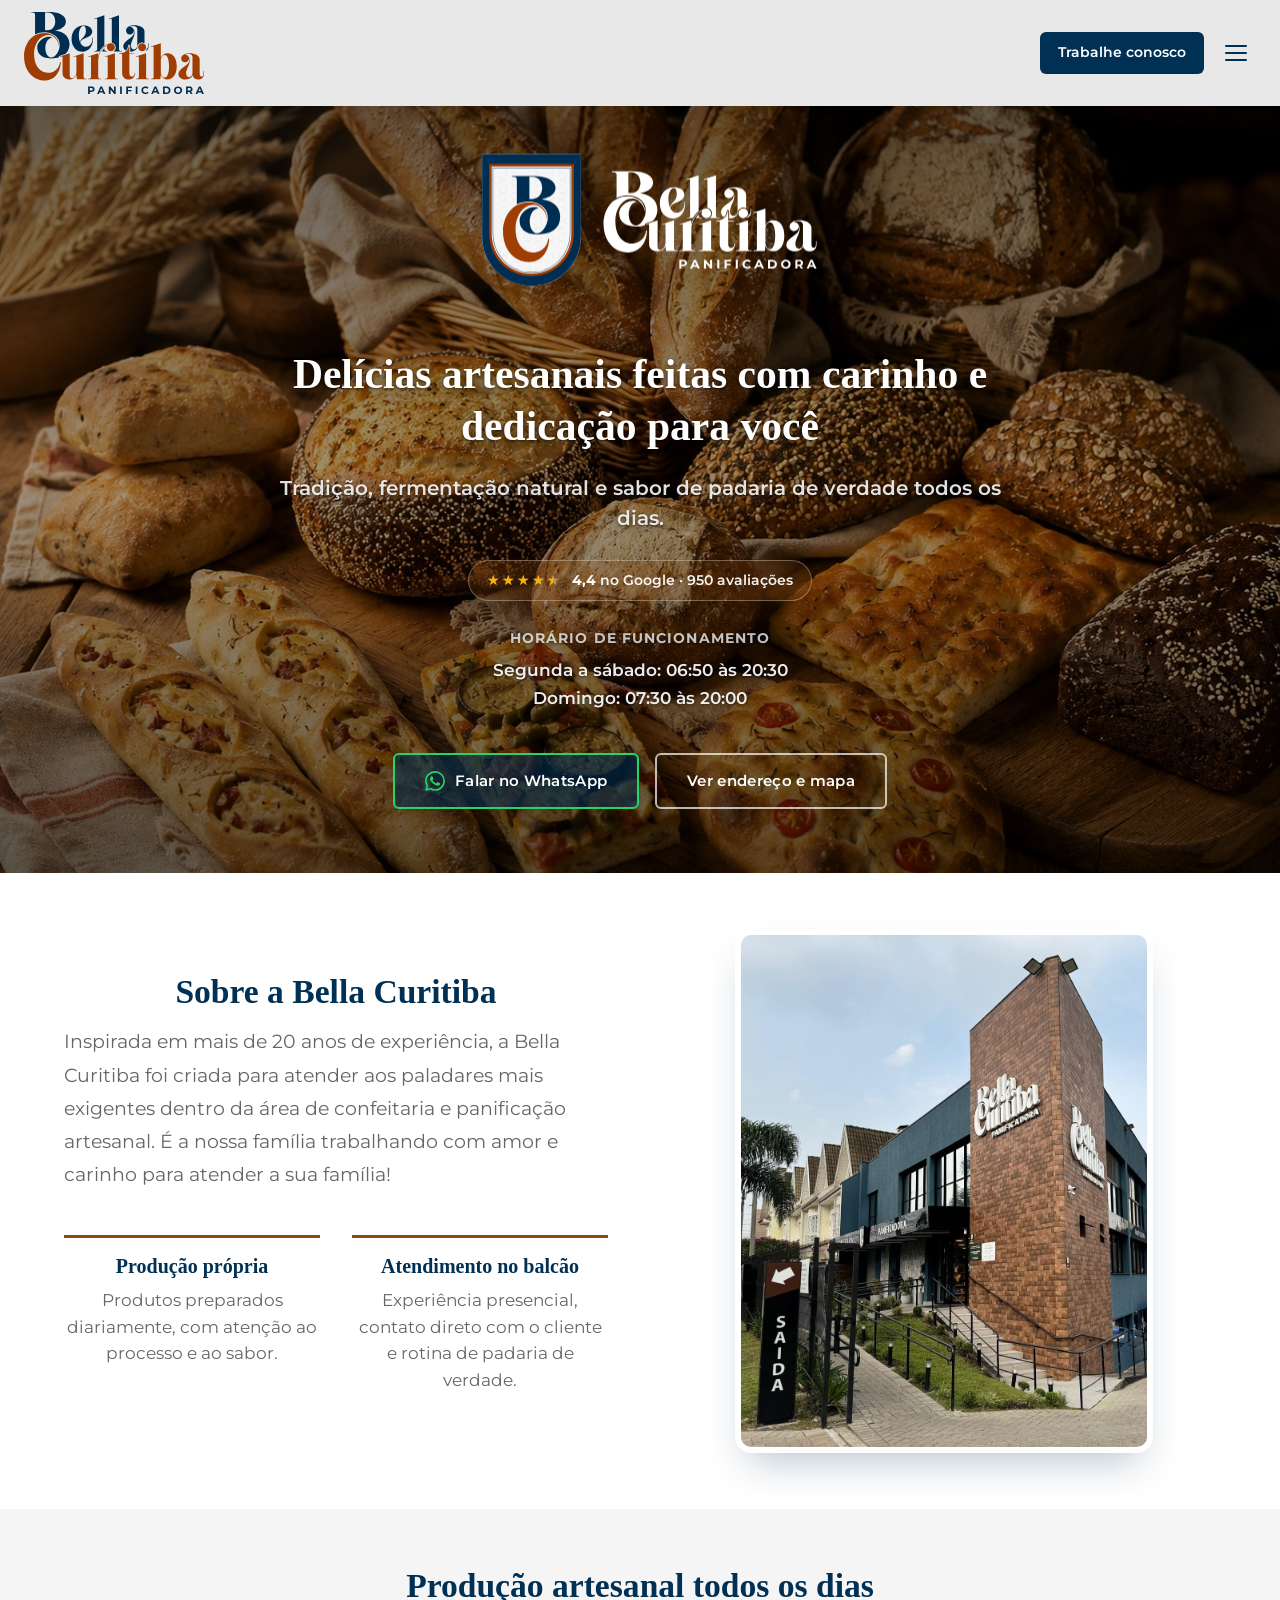
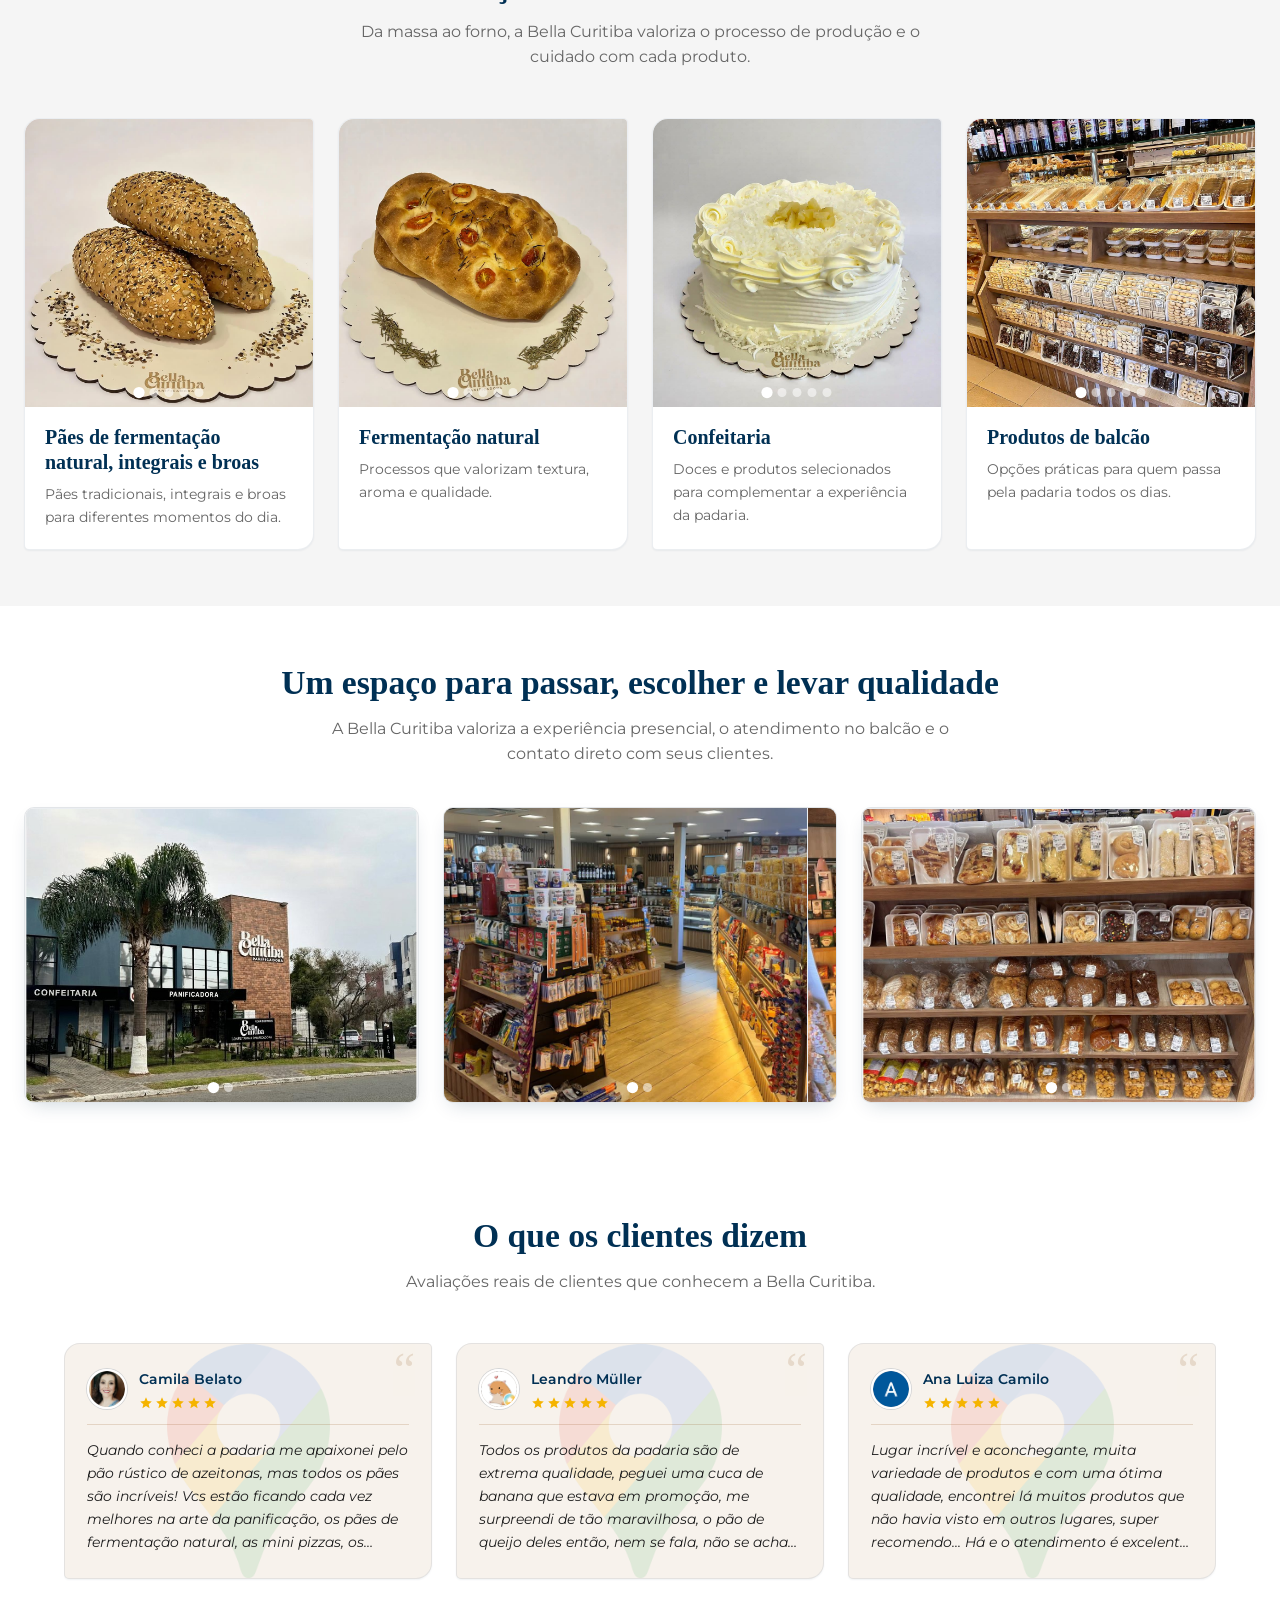
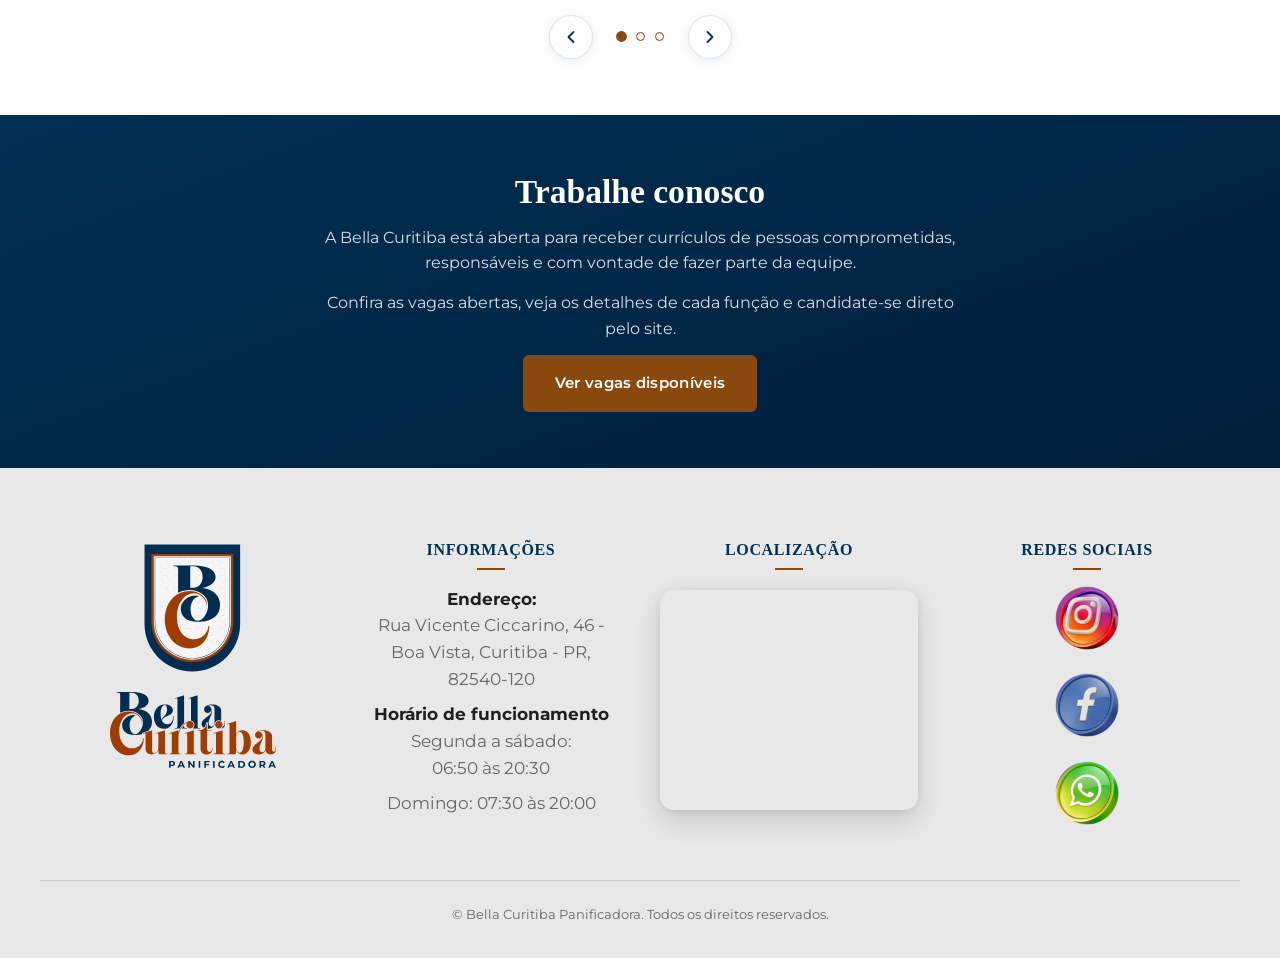
==== commit e405415d: "Implementa Lote 3 de refinamento visual e acabamento Reduz a aparencia generica de "card de SaaS" no" ====
--- a/site-bella-curitiba/index.html
+++ b/site-bella-curitiba/index.html
@@ -408,25 +408,49 @@
               <a href="https://www.google.com/maps/reviews/@-25.3987736,-49.2516448,17z/data=!3m1!4b1!4m6!14m5!1m4!2m3!1sChdDSUhNMG9nS0VJQ0FnSUNKb3YtcnNnRRAB!2m1!1s0x0:0x8ebd3652cd37e233?hl=pt-BR&entry=ttu&g_ep=EgoyMDI2MDcwNS4wIKXMDSoASAFQAw%3D%3D" target="_blank" rel="noopener noreferrer" class="depoimentos__card reveal">
                 <div class="depoimentos__meta">
                   <img class="depoimentos__avatar" src="./assets/images/clientes/camila-belato.webp" alt="Foto de Camila Belato" loading="lazy" width="300" height="300">
-                  <p class="depoimentos__autor">Camila Belato</p>
-                </div>
-                <div class="depoimentos__nota" aria-label="5 estrelas">★★★★★</div>
+                  <div class="depoimentos__autor-bloco">
+                    <p class="depoimentos__autor">Camila Belato</p>
+                    <div class="depoimentos__nota" aria-label="5 estrelas">
+                      <svg class="depoimentos__estrela" viewBox="0 0 24 24" aria-hidden="true"><path d="M12 17.27L18.18 21l-1.64-7.03L22 9.24l-7.19-.61L12 2 9.19 8.63 2 9.24l5.46 4.73L5.82 21z"/></svg>
+                      <svg class="depoimentos__estrela" viewBox="0 0 24 24" aria-hidden="true"><path d="M12 17.27L18.18 21l-1.64-7.03L22 9.24l-7.19-.61L12 2 9.19 8.63 2 9.24l5.46 4.73L5.82 21z"/></svg>
+                      <svg class="depoimentos__estrela" viewBox="0 0 24 24" aria-hidden="true"><path d="M12 17.27L18.18 21l-1.64-7.03L22 9.24l-7.19-.61L12 2 9.19 8.63 2 9.24l5.46 4.73L5.82 21z"/></svg>
+                      <svg class="depoimentos__estrela" viewBox="0 0 24 24" aria-hidden="true"><path d="M12 17.27L18.18 21l-1.64-7.03L22 9.24l-7.19-.61L12 2 9.19 8.63 2 9.24l5.46 4.73L5.82 21z"/></svg>
+                      <svg class="depoimentos__estrela" viewBox="0 0 24 24" aria-hidden="true"><path d="M12 17.27L18.18 21l-1.64-7.03L22 9.24l-7.19-.61L12 2 9.19 8.63 2 9.24l5.46 4.73L5.82 21z"/></svg>
+                    </div>
+                  </div>
+                </div>
                 <p class="depoimentos__texto">Quando conheci a padaria me apaixonei pelo pão rústico de azeitonas, mas todos os pães são incríveis! Vcs estão ficando cada vez melhores na arte da panificação, os pães de fermentação natural, as mini pizzas, os chineques salgados, olha....difícil escolher o melhor! A confeitaria é maravilhosa tb! Mas hoje tenho um top 1: o pão rústico de gorgonzola! Parabéns, melhor padaria da cidade 🙏🙏🙏</p>
               </a>
               <a href="https://www.google.com/maps/reviews/@-25.3987736,-49.2516448,17z/data=!3m1!4b1!4m6!14m5!1m4!2m3!1sChZDSUhNMG9nS0VJQ0FnTUN3MjZuSkNnEAE!2m1!1s0x0:0x8ebd3652cd37e233?hl=pt-BR&entry=ttu&g_ep=EgoyMDI2MDcwNS4wIKXMDSoASAFQAw%3D%3D" target="_blank" rel="noopener noreferrer" class="depoimentos__card reveal">
                 <div class="depoimentos__meta">
                   <img class="depoimentos__avatar" src="./assets/images/clientes/leandro-muller.webp" alt="Foto de Leandro Müller" loading="lazy" width="300" height="300">
-                  <p class="depoimentos__autor">Leandro Müller</p>
-                </div>
-                <div class="depoimentos__nota" aria-label="5 estrelas">★★★★★</div>
+                  <div class="depoimentos__autor-bloco">
+                    <p class="depoimentos__autor">Leandro Müller</p>
+                    <div class="depoimentos__nota" aria-label="5 estrelas">
+                      <svg class="depoimentos__estrela" viewBox="0 0 24 24" aria-hidden="true"><path d="M12 17.27L18.18 21l-1.64-7.03L22 9.24l-7.19-.61L12 2 9.19 8.63 2 9.24l5.46 4.73L5.82 21z"/></svg>
+                      <svg class="depoimentos__estrela" viewBox="0 0 24 24" aria-hidden="true"><path d="M12 17.27L18.18 21l-1.64-7.03L22 9.24l-7.19-.61L12 2 9.19 8.63 2 9.24l5.46 4.73L5.82 21z"/></svg>
+                      <svg class="depoimentos__estrela" viewBox="0 0 24 24" aria-hidden="true"><path d="M12 17.27L18.18 21l-1.64-7.03L22 9.24l-7.19-.61L12 2 9.19 8.63 2 9.24l5.46 4.73L5.82 21z"/></svg>
+                      <svg class="depoimentos__estrela" viewBox="0 0 24 24" aria-hidden="true"><path d="M12 17.27L18.18 21l-1.64-7.03L22 9.24l-7.19-.61L12 2 9.19 8.63 2 9.24l5.46 4.73L5.82 21z"/></svg>
+                      <svg class="depoimentos__estrela" viewBox="0 0 24 24" aria-hidden="true"><path d="M12 17.27L18.18 21l-1.64-7.03L22 9.24l-7.19-.61L12 2 9.19 8.63 2 9.24l5.46 4.73L5.82 21z"/></svg>
+                    </div>
+                  </div>
+                </div>
                 <p class="depoimentos__texto">Todos os produtos da padaria são de extrema qualidade, peguei uma cuca de banana que estava em promoção, me surpreendi de tão maravilhosa, o pão de queijo deles então, nem se fala, não se acha igual em outro lugar, o pão com ovos mexidos é delicioso, a padaria está de parabéns!</p>
               </a>
               <a href="https://www.google.com/maps/reviews/@-25.3987736,-49.2516448,17z/data=!3m1!4b1!4m6!14m5!1m4!2m3!1sChdDSUhNMG9nS0VJQ0FnSURWdTYyb2lnRRAB!2m1!1s0x0:0x8ebd3652cd37e233?hl=pt-BR&entry=ttu&g_ep=EgoyMDI2MDcwNS4wIKXMDSoASAFQAw%3D%3D" target="_blank" rel="noopener noreferrer" class="depoimentos__card reveal">
                 <div class="depoimentos__meta">
                   <img class="depoimentos__avatar" src="./assets/images/clientes/ana-luiza-camilo.webp" alt="Foto de Ana Luiza Camilo" loading="lazy" width="300" height="300">
-                  <p class="depoimentos__autor">Ana Luiza Camilo</p>
-                </div>
-                <div class="depoimentos__nota" aria-label="5 estrelas">★★★★★</div>
+                  <div class="depoimentos__autor-bloco">
+                    <p class="depoimentos__autor">Ana Luiza Camilo</p>
+                    <div class="depoimentos__nota" aria-label="5 estrelas">
+                      <svg class="depoimentos__estrela" viewBox="0 0 24 24" aria-hidden="true"><path d="M12 17.27L18.18 21l-1.64-7.03L22 9.24l-7.19-.61L12 2 9.19 8.63 2 9.24l5.46 4.73L5.82 21z"/></svg>
+                      <svg class="depoimentos__estrela" viewBox="0 0 24 24" aria-hidden="true"><path d="M12 17.27L18.18 21l-1.64-7.03L22 9.24l-7.19-.61L12 2 9.19 8.63 2 9.24l5.46 4.73L5.82 21z"/></svg>
+                      <svg class="depoimentos__estrela" viewBox="0 0 24 24" aria-hidden="true"><path d="M12 17.27L18.18 21l-1.64-7.03L22 9.24l-7.19-.61L12 2 9.19 8.63 2 9.24l5.46 4.73L5.82 21z"/></svg>
+                      <svg class="depoimentos__estrela" viewBox="0 0 24 24" aria-hidden="true"><path d="M12 17.27L18.18 21l-1.64-7.03L22 9.24l-7.19-.61L12 2 9.19 8.63 2 9.24l5.46 4.73L5.82 21z"/></svg>
+                      <svg class="depoimentos__estrela" viewBox="0 0 24 24" aria-hidden="true"><path d="M12 17.27L18.18 21l-1.64-7.03L22 9.24l-7.19-.61L12 2 9.19 8.63 2 9.24l5.46 4.73L5.82 21z"/></svg>
+                    </div>
+                  </div>
+                </div>
                 <p class="depoimentos__texto">Lugar incrível e aconchegante, muita variedade de produtos e com uma ótima qualidade, encontrei lá muitos produtos que não havia visto em outros lugares, super recomendo... Há e o atendimento é excelente também....</p>
               </a>
             </div>
@@ -435,25 +459,49 @@
               <a href="https://www.google.com/maps/reviews/@-25.3987736,-49.2516448,17z/data=!3m1!4b1!4m6!14m5!1m4!2m3!1sChZDSUhNMG9nS0VJQ0FnSUR4b05fQVB3EAE!2m1!1s0x0:0x8ebd3652cd37e233?hl=pt-BR&entry=ttu&g_ep=EgoyMDI2MDcwNS4wIKXMDSoASAFQAw%3D%3D" target="_blank" rel="noopener noreferrer" class="depoimentos__card reveal">
                 <div class="depoimentos__meta">
                   <img class="depoimentos__avatar" src="./assets/images/clientes/scheila-mara.webp" alt="Foto de Scheila Mara" loading="lazy" width="300" height="300">
-                  <p class="depoimentos__autor">Scheila Mara</p>
-                </div>
-                <div class="depoimentos__nota" aria-label="5 estrelas">★★★★★</div>
+                  <div class="depoimentos__autor-bloco">
+                    <p class="depoimentos__autor">Scheila Mara</p>
+                    <div class="depoimentos__nota" aria-label="5 estrelas">
+                      <svg class="depoimentos__estrela" viewBox="0 0 24 24" aria-hidden="true"><path d="M12 17.27L18.18 21l-1.64-7.03L22 9.24l-7.19-.61L12 2 9.19 8.63 2 9.24l5.46 4.73L5.82 21z"/></svg>
+                      <svg class="depoimentos__estrela" viewBox="0 0 24 24" aria-hidden="true"><path d="M12 17.27L18.18 21l-1.64-7.03L22 9.24l-7.19-.61L12 2 9.19 8.63 2 9.24l5.46 4.73L5.82 21z"/></svg>
+                      <svg class="depoimentos__estrela" viewBox="0 0 24 24" aria-hidden="true"><path d="M12 17.27L18.18 21l-1.64-7.03L22 9.24l-7.19-.61L12 2 9.19 8.63 2 9.24l5.46 4.73L5.82 21z"/></svg>
+                      <svg class="depoimentos__estrela" viewBox="0 0 24 24" aria-hidden="true"><path d="M12 17.27L18.18 21l-1.64-7.03L22 9.24l-7.19-.61L12 2 9.19 8.63 2 9.24l5.46 4.73L5.82 21z"/></svg>
+                      <svg class="depoimentos__estrela" viewBox="0 0 24 24" aria-hidden="true"><path d="M12 17.27L18.18 21l-1.64-7.03L22 9.24l-7.19-.61L12 2 9.19 8.63 2 9.24l5.46 4.73L5.82 21z"/></svg>
+                    </div>
+                  </div>
+                </div>
                 <p class="depoimentos__texto">Super recomendo, vitrine cheia de coisas diferentes e lindas de ver. O bolo de abacaxi maravilhoso, pão com linguiça Blumenau perfeito e super recheado. Provei o rocambole de abacaxi tbm, muitooo bom. Atendimento excelente, meninas simpáticas.</p>
               </a>
               <a href="https://www.google.com/maps/reviews/@-25.3987736,-49.2516448,17z/data=!3m1!4b1!4m6!14m5!1m4!2m3!1sChZDSUhNMG9nS0VJQ0FnSURid0tIdlhnEAE!2m1!1s0x0:0x8ebd3652cd37e233?hl=pt-BR&entry=ttu&g_ep=EgoyMDI2MDcwNS4wIKXMDSoASAFQAw%3D%3D" target="_blank" rel="noopener noreferrer" class="depoimentos__card reveal">
                 <div class="depoimentos__meta">
                   <img class="depoimentos__avatar" src="./assets/images/clientes/jhonatas-zahorcak.webp" alt="Foto de Jhonatas Zahorcak" loading="lazy" width="300" height="300">
-                  <p class="depoimentos__autor">Jhonatas Zahorcak</p>
-                </div>
-                <div class="depoimentos__nota" aria-label="5 estrelas">★★★★★</div>
+                  <div class="depoimentos__autor-bloco">
+                    <p class="depoimentos__autor">Jhonatas Zahorcak</p>
+                    <div class="depoimentos__nota" aria-label="5 estrelas">
+                      <svg class="depoimentos__estrela" viewBox="0 0 24 24" aria-hidden="true"><path d="M12 17.27L18.18 21l-1.64-7.03L22 9.24l-7.19-.61L12 2 9.19 8.63 2 9.24l5.46 4.73L5.82 21z"/></svg>
+                      <svg class="depoimentos__estrela" viewBox="0 0 24 24" aria-hidden="true"><path d="M12 17.27L18.18 21l-1.64-7.03L22 9.24l-7.19-.61L12 2 9.19 8.63 2 9.24l5.46 4.73L5.82 21z"/></svg>
+                      <svg class="depoimentos__estrela" viewBox="0 0 24 24" aria-hidden="true"><path d="M12 17.27L18.18 21l-1.64-7.03L22 9.24l-7.19-.61L12 2 9.19 8.63 2 9.24l5.46 4.73L5.82 21z"/></svg>
+                      <svg class="depoimentos__estrela" viewBox="0 0 24 24" aria-hidden="true"><path d="M12 17.27L18.18 21l-1.64-7.03L22 9.24l-7.19-.61L12 2 9.19 8.63 2 9.24l5.46 4.73L5.82 21z"/></svg>
+                      <svg class="depoimentos__estrela" viewBox="0 0 24 24" aria-hidden="true"><path d="M12 17.27L18.18 21l-1.64-7.03L22 9.24l-7.19-.61L12 2 9.19 8.63 2 9.24l5.46 4.73L5.82 21z"/></svg>
+                    </div>
+                  </div>
+                </div>
                 <p class="depoimentos__texto">Sempre bem atendido. Todos os itens vendidos são ótimos, alimentos saborosos, bem feitos, ingredientes de primeira qualidade.</p>
               </a>
               <a href="https://www.google.com/maps/reviews/@-25.3987736,-49.2516448,17z/data=!3m1!4b1!4m6!14m5!1m4!2m3!1sChZDSUhNMG9nS0VJQ0FnSUM3N0ppelRBEAE!2m1!1s0x0:0x8ebd3652cd37e233?hl=pt-BR&entry=ttu&g_ep=EgoyMDI2MDcwNS4wIKXMDSoASAFQAw%3D%3D" target="_blank" rel="noopener noreferrer" class="depoimentos__card reveal">
                 <div class="depoimentos__meta">
                   <img class="depoimentos__avatar" src="./assets/images/clientes/ednilson-silva.webp" alt="Foto de Ednilson Silva" loading="lazy" width="300" height="300">
-                  <p class="depoimentos__autor">Ednilson Silva</p>
-                </div>
-                <div class="depoimentos__nota" aria-label="5 estrelas">★★★★★</div>
+                  <div class="depoimentos__autor-bloco">
+                    <p class="depoimentos__autor">Ednilson Silva</p>
+                    <div class="depoimentos__nota" aria-label="5 estrelas">
+                      <svg class="depoimentos__estrela" viewBox="0 0 24 24" aria-hidden="true"><path d="M12 17.27L18.18 21l-1.64-7.03L22 9.24l-7.19-.61L12 2 9.19 8.63 2 9.24l5.46 4.73L5.82 21z"/></svg>
+                      <svg class="depoimentos__estrela" viewBox="0 0 24 24" aria-hidden="true"><path d="M12 17.27L18.18 21l-1.64-7.03L22 9.24l-7.19-.61L12 2 9.19 8.63 2 9.24l5.46 4.73L5.82 21z"/></svg>
+                      <svg class="depoimentos__estrela" viewBox="0 0 24 24" aria-hidden="true"><path d="M12 17.27L18.18 21l-1.64-7.03L22 9.24l-7.19-.61L12 2 9.19 8.63 2 9.24l5.46 4.73L5.82 21z"/></svg>
+                      <svg class="depoimentos__estrela" viewBox="0 0 24 24" aria-hidden="true"><path d="M12 17.27L18.18 21l-1.64-7.03L22 9.24l-7.19-.61L12 2 9.19 8.63 2 9.24l5.46 4.73L5.82 21z"/></svg>
+                      <svg class="depoimentos__estrela" viewBox="0 0 24 24" aria-hidden="true"><path d="M12 17.27L18.18 21l-1.64-7.03L22 9.24l-7.19-.61L12 2 9.19 8.63 2 9.24l5.46 4.73L5.82 21z"/></svg>
+                    </div>
+                  </div>
+                </div>
                 <p class="depoimentos__texto">Tudo bom!! Delícia!!! Pães de fermentação natural! Bolos! Eu fiquei freguês!</p>
               </a>
             </div>
@@ -462,25 +510,49 @@
               <a href="https://www.google.com/maps/reviews/@-25.3987736,-49.2516448,17z/data=!3m1!4b1!4m6!14m5!1m4!2m3!1sCi9DQUlRQUNvZENodHljRjlvT2xsR2N6Tk1aM1prWVRWbmNEZGFjV1p2UTJ0RmRIYxAB!2m1!1s0x0:0x8ebd3652cd37e233?hl=pt-BR&entry=ttu&g_ep=EgoyMDI2MDcwNS4wIKXMDSoASAFQAw%3D%3D" target="_blank" rel="noopener noreferrer" class="depoimentos__card reveal">
                 <div class="depoimentos__meta">
                   <img class="depoimentos__avatar" src="./assets/images/clientes/marcus-ziemann.webp" alt="Foto de Marcus Ziemann" loading="lazy" width="300" height="300">
-                  <p class="depoimentos__autor">Marcus Ziemann</p>
-                </div>
-                <div class="depoimentos__nota" aria-label="5 estrelas">★★★★★</div>
+                  <div class="depoimentos__autor-bloco">
+                    <p class="depoimentos__autor">Marcus Ziemann</p>
+                    <div class="depoimentos__nota" aria-label="5 estrelas">
+                      <svg class="depoimentos__estrela" viewBox="0 0 24 24" aria-hidden="true"><path d="M12 17.27L18.18 21l-1.64-7.03L22 9.24l-7.19-.61L12 2 9.19 8.63 2 9.24l5.46 4.73L5.82 21z"/></svg>
+                      <svg class="depoimentos__estrela" viewBox="0 0 24 24" aria-hidden="true"><path d="M12 17.27L18.18 21l-1.64-7.03L22 9.24l-7.19-.61L12 2 9.19 8.63 2 9.24l5.46 4.73L5.82 21z"/></svg>
+                      <svg class="depoimentos__estrela" viewBox="0 0 24 24" aria-hidden="true"><path d="M12 17.27L18.18 21l-1.64-7.03L22 9.24l-7.19-.61L12 2 9.19 8.63 2 9.24l5.46 4.73L5.82 21z"/></svg>
+                      <svg class="depoimentos__estrela" viewBox="0 0 24 24" aria-hidden="true"><path d="M12 17.27L18.18 21l-1.64-7.03L22 9.24l-7.19-.61L12 2 9.19 8.63 2 9.24l5.46 4.73L5.82 21z"/></svg>
+                      <svg class="depoimentos__estrela" viewBox="0 0 24 24" aria-hidden="true"><path d="M12 17.27L18.18 21l-1.64-7.03L22 9.24l-7.19-.61L12 2 9.19 8.63 2 9.24l5.46 4.73L5.82 21z"/></svg>
+                    </div>
+                  </div>
+                </div>
                 <p class="depoimentos__texto">Muito boa. O sabor dos pães é incrível. Ambiente agradável com fundo musical convidativo. Atendimento rápido e eficiente no setor de balcão.</p>
               </a>
               <a href="https://www.google.com/maps/reviews/@-25.3987736,-49.2516448,17z/data=!3m1!4b1!4m6!14m5!1m4!2m3!1sCi9DQUlRQUNvZENodHljRjlvT21sT2VsUktSa1JsZEhkV1ZtZFJVek5sV25BdFVIYxAB!2m1!1s0x0:0x8ebd3652cd37e233?hl=pt-BR&entry=ttu&g_ep=EgoyMDI2MDcwNS4wIKXMDSoASAFQAw%3D%3D" target="_blank" rel="noopener noreferrer" class="depoimentos__card reveal">
                 <div class="depoimentos__meta">
                   <img class="depoimentos__avatar" src="./assets/images/clientes/leandro-marques-hoffmann.webp" alt="Foto de Leandro Marques Hoffmann" loading="lazy" width="300" height="300">
-                  <p class="depoimentos__autor">Leandro Marques Hoffmann</p>
-                </div>
-                <div class="depoimentos__nota" aria-label="5 estrelas">★★★★★</div>
+                  <div class="depoimentos__autor-bloco">
+                    <p class="depoimentos__autor">Leandro Marques Hoffmann</p>
+                    <div class="depoimentos__nota" aria-label="5 estrelas">
+                      <svg class="depoimentos__estrela" viewBox="0 0 24 24" aria-hidden="true"><path d="M12 17.27L18.18 21l-1.64-7.03L22 9.24l-7.19-.61L12 2 9.19 8.63 2 9.24l5.46 4.73L5.82 21z"/></svg>
+                      <svg class="depoimentos__estrela" viewBox="0 0 24 24" aria-hidden="true"><path d="M12 17.27L18.18 21l-1.64-7.03L22 9.24l-7.19-.61L12 2 9.19 8.63 2 9.24l5.46 4.73L5.82 21z"/></svg>
+                      <svg class="depoimentos__estrela" viewBox="0 0 24 24" aria-hidden="true"><path d="M12 17.27L18.18 21l-1.64-7.03L22 9.24l-7.19-.61L12 2 9.19 8.63 2 9.24l5.46 4.73L5.82 21z"/></svg>
+                      <svg class="depoimentos__estrela" viewBox="0 0 24 24" aria-hidden="true"><path d="M12 17.27L18.18 21l-1.64-7.03L22 9.24l-7.19-.61L12 2 9.19 8.63 2 9.24l5.46 4.73L5.82 21z"/></svg>
+                      <svg class="depoimentos__estrela" viewBox="0 0 24 24" aria-hidden="true"><path d="M12 17.27L18.18 21l-1.64-7.03L22 9.24l-7.19-.61L12 2 9.19 8.63 2 9.24l5.46 4.73L5.82 21z"/></svg>
+                    </div>
+                  </div>
+                </div>
                 <p class="depoimentos__texto">Recomendo os pães rústicos, são deliciosos.</p>
               </a>
               <a href="https://www.google.com/maps/reviews/@-25.3987736,-49.2516448,17z/data=!3m1!4b1!4m6!14m5!1m4!2m3!1sChZDSUhNMG9nS0VJQ0FnSURCeXZpd0ZBEAE!2m1!1s0x0:0x8ebd3652cd37e233?hl=pt-BR&entry=ttu&g_ep=EgoyMDI2MDcwNS4wIKXMDSoASAFQAw%3D%3D" target="_blank" rel="noopener noreferrer" class="depoimentos__card reveal">
                 <div class="depoimentos__meta">
                   <img class="depoimentos__avatar" src="./assets/images/clientes/douglas-presibella.webp" alt="Foto de Douglas Presibella" loading="lazy" width="300" height="300">
-                  <p class="depoimentos__autor">Douglas Presibella</p>
-                </div>
-                <div class="depoimentos__nota" aria-label="5 estrelas">★★★★★</div>
+                  <div class="depoimentos__autor-bloco">
+                    <p class="depoimentos__autor">Douglas Presibella</p>
+                    <div class="depoimentos__nota" aria-label="5 estrelas">
+                      <svg class="depoimentos__estrela" viewBox="0 0 24 24" aria-hidden="true"><path d="M12 17.27L18.18 21l-1.64-7.03L22 9.24l-7.19-.61L12 2 9.19 8.63 2 9.24l5.46 4.73L5.82 21z"/></svg>
+                      <svg class="depoimentos__estrela" viewBox="0 0 24 24" aria-hidden="true"><path d="M12 17.27L18.18 21l-1.64-7.03L22 9.24l-7.19-.61L12 2 9.19 8.63 2 9.24l5.46 4.73L5.82 21z"/></svg>
+                      <svg class="depoimentos__estrela" viewBox="0 0 24 24" aria-hidden="true"><path d="M12 17.27L18.18 21l-1.64-7.03L22 9.24l-7.19-.61L12 2 9.19 8.63 2 9.24l5.46 4.73L5.82 21z"/></svg>
+                      <svg class="depoimentos__estrela" viewBox="0 0 24 24" aria-hidden="true"><path d="M12 17.27L18.18 21l-1.64-7.03L22 9.24l-7.19-.61L12 2 9.19 8.63 2 9.24l5.46 4.73L5.82 21z"/></svg>
+                      <svg class="depoimentos__estrela" viewBox="0 0 24 24" aria-hidden="true"><path d="M12 17.27L18.18 21l-1.64-7.03L22 9.24l-7.19-.61L12 2 9.19 8.63 2 9.24l5.46 4.73L5.82 21z"/></svg>
+                    </div>
+                  </div>
+                </div>
                 <p class="depoimentos__texto">Um bom dia começa dentro de uma padaria. Simplesmente a melhor opção do mais simples ao mais sofisticado. Razão pela qual eu recomendo e assino embaixo. Meus parabéns!</p>
               </a>
             </div>
--- a/site-bella-curitiba/style.css
+++ b/site-bella-curitiba/style.css
@@ -143,6 +143,11 @@
   transition: background-color var(--transition-base), color var(--transition-base), transform var(--transition-base), border-color var(--transition-base);
 }
 
+.btn:focus-visible {
+  outline: 2px solid var(--color-secondary);
+  outline-offset: 3px;
+}
+
 .btn--primary {
   background-color: var(--color-primary);
   color: var(--color-white);
@@ -192,14 +197,17 @@
   transition: fill 0.35s ease;
 }
 
+/* Borda um pouco mais suave que o branco cheio do WhatsApp ao lado dela:
+   reforça que essa é a ação secundária do hero, não a principal */
 .btn--secondary {
   background-color: transparent;
   color: var(--color-white);
-  border: 2px solid var(--color-white);
+  border: 2px solid rgba(255, 255, 255, 0.7);
 }
 
 .btn--secondary:hover {
   background-color: var(--color-white);
+  border-color: var(--color-white);
   color: var(--color-primary);
 }
 
@@ -301,6 +309,11 @@
   background-color: var(--color-secondary);
 }
 
+.header__btn:focus-visible {
+  outline: 2px solid var(--color-secondary);
+  outline-offset: 2px;
+}
+
 /* Botão "Trabalhe conosco": só aparece no mobile, no lugar do "Fale conosco" */
 .header__btn--trabalhe {
   display: none;
@@ -585,7 +598,10 @@
   aspect-ratio: 4 / 5;
   object-fit: cover;
   border-radius: var(--radius-lg);
-  box-shadow: var(--shadow-md);
+  border: 6px solid var(--color-white);
+  /* Sombra direcional em navy, "apoiada" embaixo da foto em vez de um
+     halo uniforme nos 4 lados */
+  box-shadow: 0 20px 40px -14px rgba(0, 48, 84, 0.3);
   background-color: var(--color-light-gray);
 }
 
@@ -623,17 +639,21 @@
   }
 }
 
+/* Cantos com um corte diagonal sutil (16px/5px) em vez do raio uniforme
+   de "card de SaaS" — mesma assinatura usada nos depoimentos e nas vagas */
 .producao__card {
   background-color: var(--color-white);
-  border-radius: var(--radius-md);
-  box-shadow: var(--shadow-sm);
+  border: 1px solid rgba(0, 48, 84, 0.08);
+  border-radius: 16px 5px 16px 5px;
+  box-shadow: 0 1px 2px rgba(0, 48, 84, 0.06);
   overflow: hidden;
-  transition: transform var(--transition-base), box-shadow var(--transition-base);
+  transition: transform var(--transition-base), box-shadow var(--transition-base), border-color var(--transition-base);
 }
 
 .producao__card:hover {
-  transform: translateY(-4px);
-  box-shadow: var(--shadow-md);
+  transform: translateY(-3px);
+  box-shadow: 0 10px 24px rgba(0, 48, 84, 0.12);
+  border-color: rgba(137, 73, 15, 0.35);
 }
 
 /* Carrossel de fotos dentro dos cards */
@@ -712,22 +732,28 @@
   position: absolute;
   top: 50%;
   transform: translateY(-50%);
-  width: 42px;
-  height: 42px;
+  width: 40px;
+  height: 40px;
   border-radius: 50%;
-  background-color: rgba(255, 255, 255, 0.85);
+  background-color: rgba(255, 255, 255, 0.88);
+  border: 1px solid rgba(0, 48, 84, 0.15);
   color: var(--color-primary);
-  box-shadow: var(--shadow-sm);
+  box-shadow: 0 2px 6px rgba(0, 0, 0, 0.14);
   display: flex;
   align-items: center;
   justify-content: center;
   opacity: 0;
-  transition: opacity var(--transition-base), background-color var(--transition-base), color var(--transition-base);
+  transition: opacity var(--transition-base), background-color var(--transition-base), border-color var(--transition-base), color var(--transition-base);
 }
 
 .card-carrossel__arrow svg {
-  width: 20px;
-  height: 20px;
+  width: 18px;
+  height: 18px;
+}
+
+.card-carrossel__arrow:focus-visible {
+  outline: 2px solid var(--color-secondary);
+  outline-offset: 2px;
 }
 
 .card-carrossel__arrow--prev {
@@ -756,6 +782,7 @@
 
 .card-carrossel__arrow:hover {
   background-color: var(--color-primary);
+  border-color: var(--color-primary);
   color: var(--color-white);
 }
 
@@ -858,8 +885,11 @@
   aspect-ratio: 4 / 3;
   object-fit: cover;
   border-radius: var(--radius-md);
+  border: 1px solid rgba(0, 48, 84, 0.08);
   background-color: var(--color-white);
-  box-shadow: var(--shadow-sm);
+  /* Sombra direcional (navy) em vez do shadow-sm generico: sensacao de
+     foto apoiada, nao de card flutuando */
+  box-shadow: 0 8px 20px -8px rgba(0, 48, 84, 0.22);
 }
 
 /* Foto do letreiro em relevo: enquadra o letreiro no centro
@@ -879,7 +909,8 @@
 .ambiente__galeria .card-carrossel {
   aspect-ratio: 4 / 3;
   border-radius: var(--radius-md);
-  box-shadow: var(--shadow-sm);
+  border: 1px solid rgba(0, 48, 84, 0.08);
+  box-shadow: 0 8px 20px -8px rgba(0, 48, 84, 0.22);
 }
 
 .ambiente__galeria .card-carrossel img {
@@ -928,16 +959,18 @@
   text-align: left;
 }
 
+/* Fundo em tom pergaminho (nao branco puro, ja que a secao em volta e
+   branca) + mesma assinatura de canto em corte diagonal dos outros cards */
 .depoimentos__card {
   position: relative;
   overflow: hidden;
   display: flex;
   flex-direction: column;
-  background-color: #e8e8e8;
-  border: 1px solid var(--color-light-gray);
-  border-radius: var(--radius-md);
-  box-shadow: var(--shadow-sm);
-  padding: 22px 20px;
+  background-color: #f7f2ec;
+  border: 1px solid rgba(0, 48, 84, 0.08);
+  border-radius: 16px 5px 16px 5px;
+  box-shadow: 0 1px 2px rgba(0, 48, 84, 0.06);
+  padding: 24px 22px;
   text-decoration: none;
   transition: transform var(--transition-base), box-shadow var(--transition-base), border-color var(--transition-base);
 }
@@ -950,23 +983,34 @@
   background: url("./assets/logo-botao/logo-google-maps.png") no-repeat center / contain;
   opacity: 0.12;
   pointer-events: none;
+  z-index: 0;
+}
+
+/* Aspas decorativas discretas (mesma fonte dos títulos), reforçando o
+   card como uma citação em vez de um comentário genérico */
+.depoimentos__card::after {
+  content: "\201C";
+  position: absolute;
+  top: 2px;
+  right: 16px;
+  font-family: var(--font-title);
+  font-size: 3rem;
+  line-height: 1;
+  color: var(--color-secondary);
+  opacity: 0.15;
+  pointer-events: none;
+  z-index: 0;
 }
 
 .depoimentos__card > * {
   position: relative;
+  z-index: 1;
 }
 
 .depoimentos__card:hover {
-  transform: translateY(-4px);
-  box-shadow: var(--shadow-md);
+  transform: translateY(-3px);
+  box-shadow: 0 10px 24px rgba(0, 48, 84, 0.12);
   border-color: var(--color-secondary);
-}
-
-.depoimentos__nota {
-  color: #f5b400;
-  font-size: 1.38rem;
-  letter-spacing: 3px;
-  margin-bottom: 12px;
 }
 
 /* Limita avaliações longas a 5 linhas para os cards da mesma fileira nao
@@ -983,11 +1027,15 @@
   overflow: hidden;
 }
 
+/* Divisor delicado separando a "assinatura" (foto + nome + nota) da
+   citação, no lugar de deixar tudo solto no mesmo bloco */
 .depoimentos__meta {
-  padding-bottom: 12px;
-  display: flex;
-  align-items: center;
-  gap: 10px;
+  padding-bottom: 14px;
+  margin-bottom: 14px;
+  display: flex;
+  align-items: center;
+  gap: 12px;
+  border-bottom: 1px solid rgba(137, 73, 15, 0.18);
 }
 
 .depoimentos__avatar {
@@ -996,12 +1044,37 @@
   border-radius: 50%;
   object-fit: cover;
   flex-shrink: 0;
+  border: 2px solid var(--color-white);
+  box-shadow: 0 0 0 1px rgba(0, 48, 84, 0.14);
+}
+
+.depoimentos__autor-bloco {
+  display: flex;
+  flex-direction: column;
+  gap: 5px;
 }
 
 .depoimentos__autor {
   font-weight: 600;
   color: var(--color-primary);
   font-size: var(--fs-sm);
+}
+
+/* Estrelas em SVG (no lugar dos caracteres ★ em Unicode): tamanho e
+   alinhamento controlados com precisao, mesmo dourado de sempre pra
+   continuar imediatamente reconhecivel como avaliacao */
+.depoimentos__nota {
+  display: flex;
+  align-items: center;
+  gap: 2px;
+  color: #f5b400;
+}
+
+.depoimentos__estrela {
+  width: 14px;
+  height: 14px;
+  fill: currentColor;
+  flex-shrink: 0;
 }
 
 .depoimentos__nav {
@@ -1017,13 +1090,14 @@
   height: 44px;
   border-radius: 50%;
   background-color: var(--color-white);
+  border: 1px solid rgba(0, 48, 84, 0.12);
   color: var(--color-primary);
-  box-shadow: var(--shadow-md);
+  box-shadow: 0 2px 10px rgba(0, 48, 84, 0.1);
   display: flex;
   align-items: center;
   justify-content: center;
   flex-shrink: 0;
-  transition: background-color var(--transition-base), color var(--transition-base), transform var(--transition-base);
+  transition: background-color var(--transition-base), color var(--transition-base), border-color var(--transition-base), box-shadow var(--transition-base);
 }
 
 .depoimentos__arrow svg {
@@ -1035,10 +1109,18 @@
   transform: rotate(180deg);
 }
 
+/* Sem scale no hover (evita movimento chamativo): o feedback vem da cor
+   e de uma sombra um pouco mais profunda */
 .depoimentos__arrow:hover {
   background-color: var(--color-primary);
+  border-color: var(--color-primary);
   color: var(--color-white);
-  transform: scale(1.06);
+  box-shadow: 0 4px 14px rgba(0, 48, 84, 0.22);
+}
+
+.depoimentos__arrow:focus-visible {
+  outline: 2px solid var(--color-secondary);
+  outline-offset: 2px;
 }
 
 .depoimentos__dots {
@@ -1161,17 +1243,19 @@
   gap: 20px;
 }
 
+/* Mesma assinatura de canto em corte diagonal dos cards da home, pra
+   vagas.html continuar visualmente parte do mesmo site */
 .vagas__card {
   background-color: var(--color-white);
-  border: 1px solid transparent;
-  border-radius: var(--radius-md);
-  box-shadow: var(--shadow-sm);
+  border: 1px solid rgba(0, 48, 84, 0.08);
+  border-radius: 16px 5px 16px 5px;
+  box-shadow: 0 1px 2px rgba(0, 48, 84, 0.06);
   overflow: hidden;
   transition: box-shadow var(--transition-base), border-color var(--transition-base);
 }
 
 .vagas__card:hover {
-  box-shadow: var(--shadow-md);
+  box-shadow: 0 10px 24px rgba(0, 48, 84, 0.12);
   border-color: var(--color-secondary);
 }
 
@@ -1276,12 +1360,27 @@
   text-align: center;
 }
 
+/* Pequeno traço terracota sob o título de cada bloco do rodapé — mesma
+   linguagem do border-top usado em .sobre__item */
 .footer__bloco h3 {
+  position: relative;
   color: var(--color-primary);
   font-size: var(--fs-base);
   text-transform: uppercase;
   letter-spacing: 0.04em;
   margin-bottom: 16px;
+  padding-bottom: 10px;
+}
+
+.footer__bloco h3::after {
+  content: "";
+  position: absolute;
+  left: 50%;
+  bottom: 0;
+  width: 28px;
+  height: 2px;
+  transform: translateX(-50%);
+  background-color: var(--color-secondary);
 }
 
 .footer__bloco p {
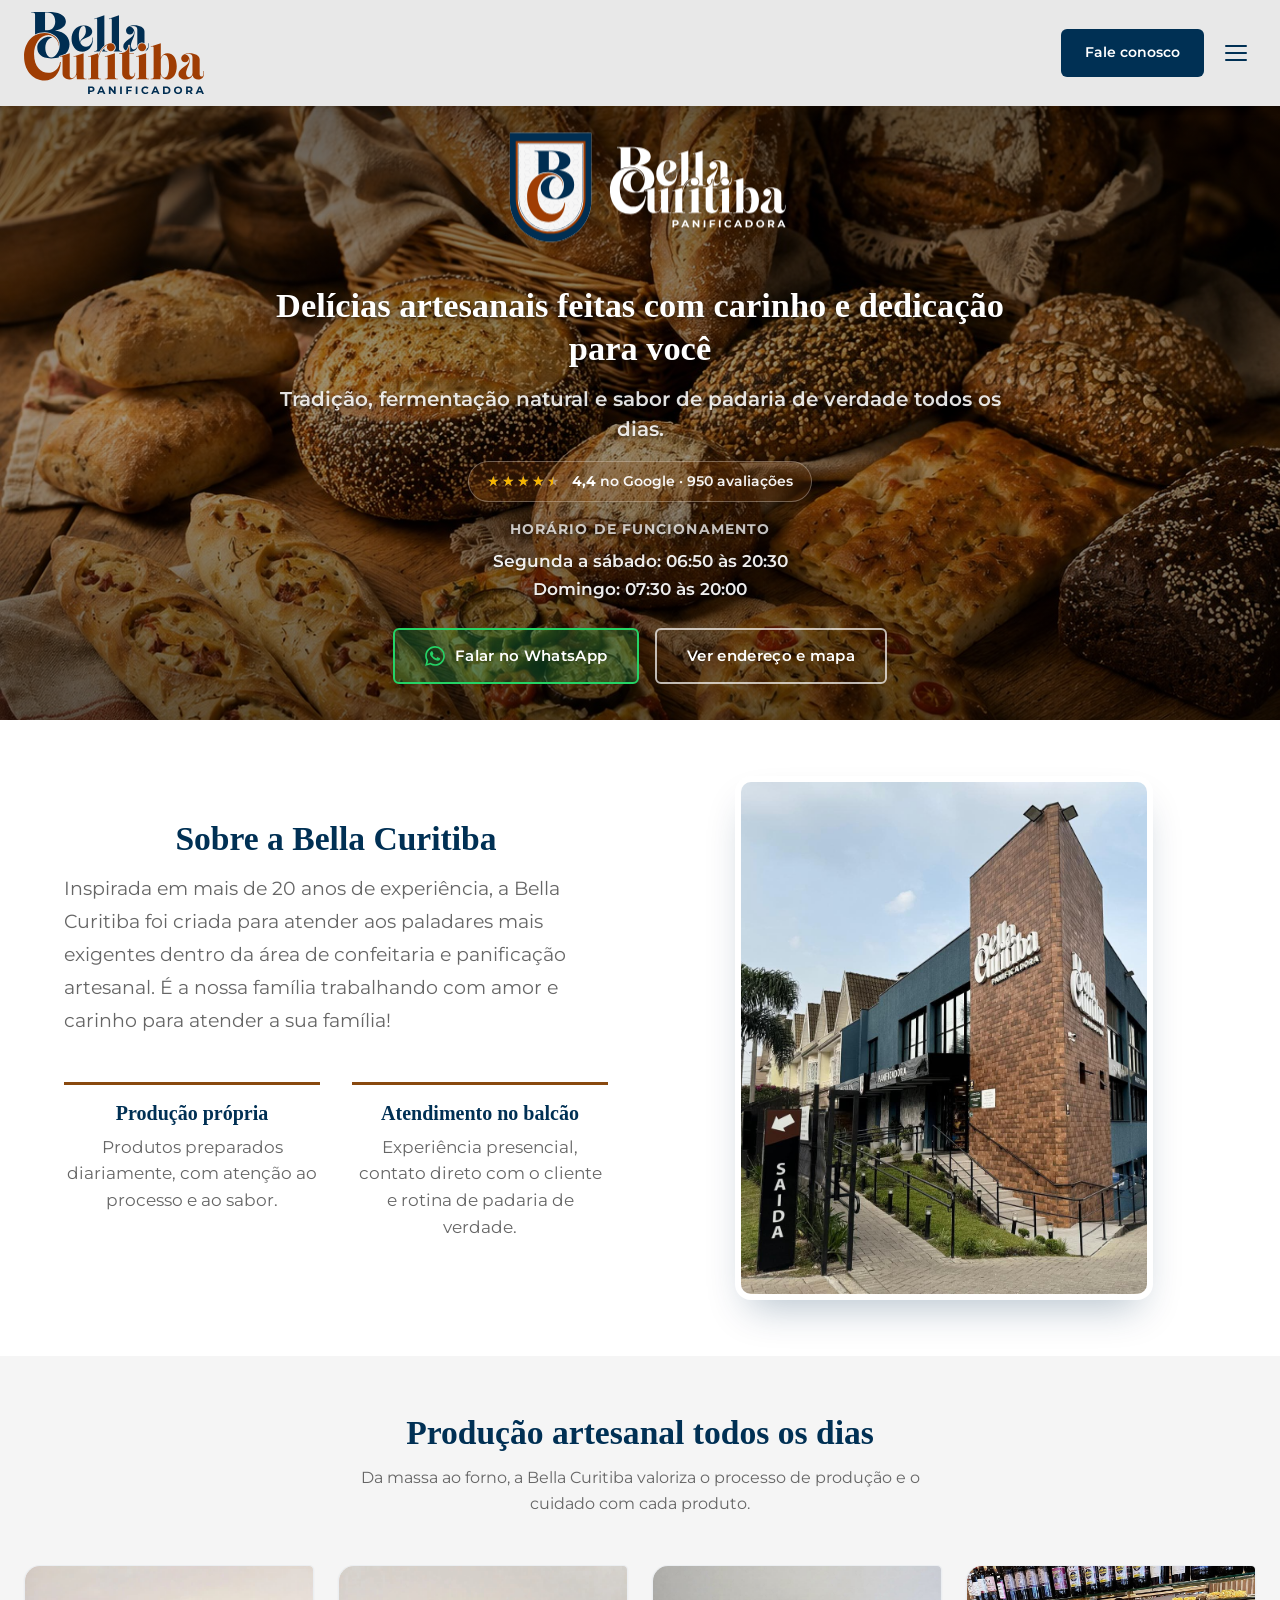
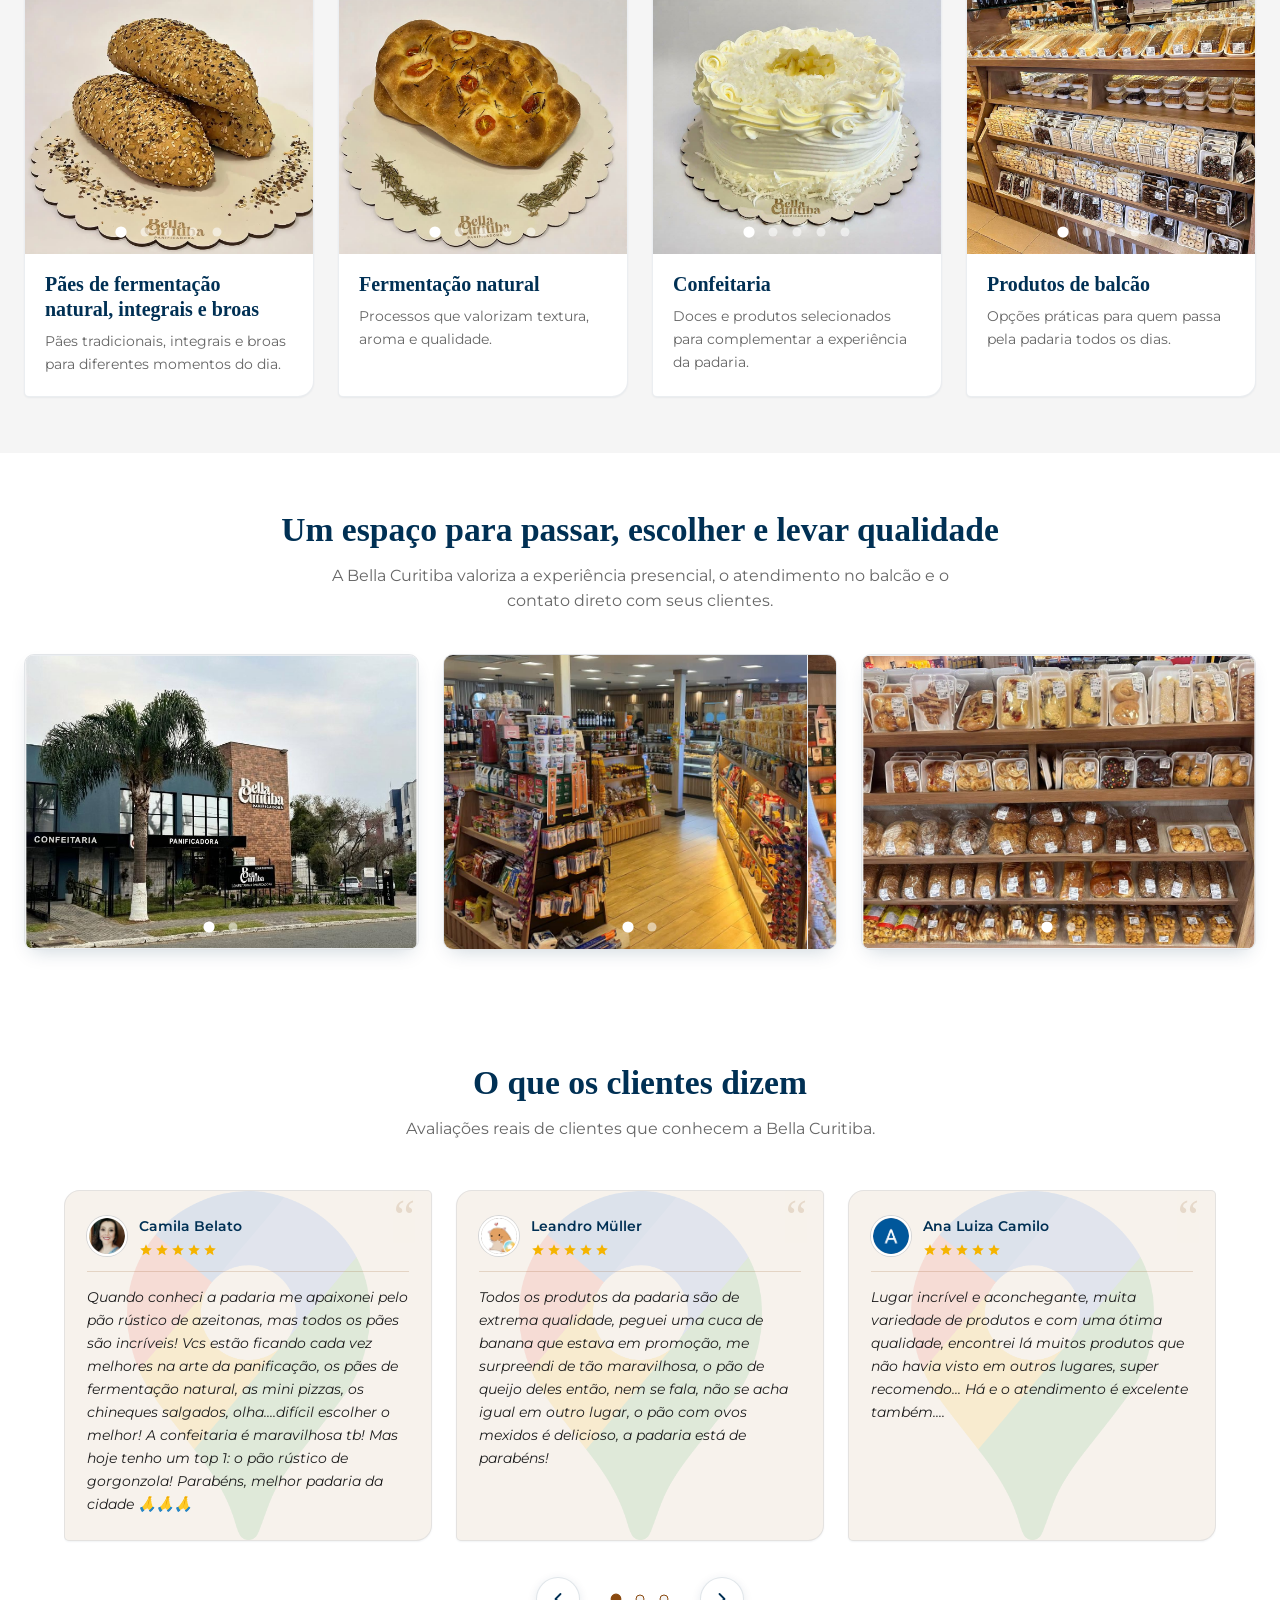
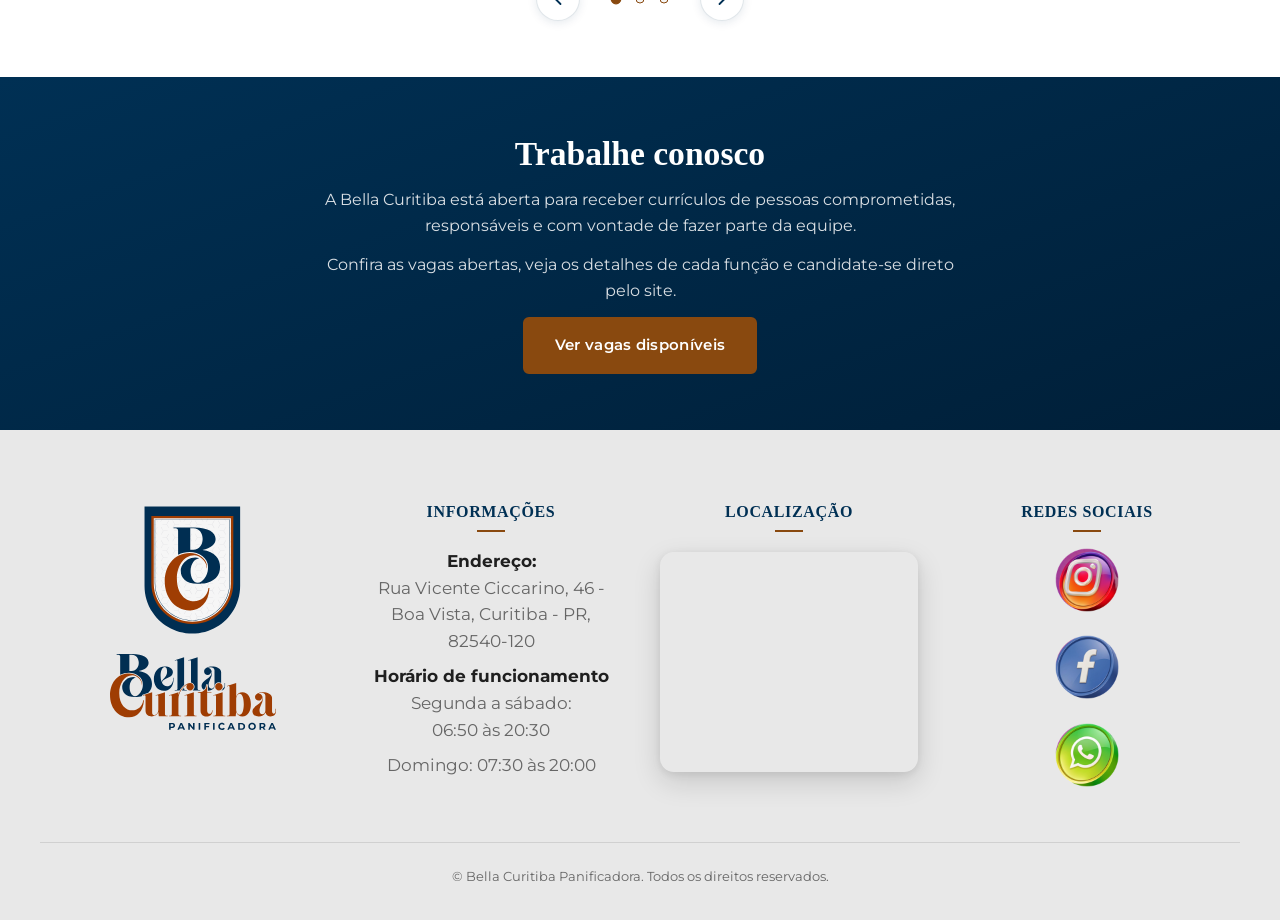
==== commit fa1c390e: "Corrige CTA comercial do header e area de toque dos dots dos carrosseis Desacopla a visibilidade do " ====
--- a/site-bella-curitiba/index.html
+++ b/site-bella-curitiba/index.html
@@ -47,7 +47,7 @@
   <link rel="apple-touch-icon" href="assets/logos/favicon-bella-curitiba-180x180.png">
   <link rel="icon" type="image/png" sizes="192x192" href="assets/logos/favicon-bella-curitiba-192x192.png">
   <link rel="icon" type="image/png" sizes="32x32" href="assets/logos/favicon-bella-curitiba-32x32.png">
-  <link rel="stylesheet" href="style.css?v=20260813-2">
+  <link rel="stylesheet" href="style.css?v=20260813-3">
 
   <script type="application/ld+json">
   {
@@ -123,7 +123,7 @@
         >Fale conosco</a>
 
         <!-- Botão exibido apenas no mobile, no lugar do Fale conosco -->
-        <a href="#trabalhe-conosco" class="header__btn header__btn--trabalhe">Trabalhe conosco</a>
+        <a href="vagas.html" class="header__btn header__btn--trabalhe">Trabalhe conosco</a>
 
         <!-- Menu mobile: visível apenas abaixo de 768px -->
         <button
--- a/site-bella-curitiba/style.css
+++ b/site-bella-curitiba/style.css
@@ -168,7 +168,7 @@
   align-items: center;
   justify-content: center;
   gap: 10px;
-  background-color: rgba(0, 48, 84, 0.55);
+  background-color: rgba(37, 211, 102, 0.22);
   color: var(--color-white);
   border: 2px solid #25d366;
   cursor: pointer;
@@ -792,33 +792,33 @@
   left: 50%;
   transform: translateX(-50%);
   display: flex;
-  gap: 6px;
-}
-
+}
+
+/* O botao em si e a area de toque (24x24, sem gap: encostados um no outro
+   nao ha sobreposicao); a bolinha visivel pequena fica no ::before */
 .card-carrossel__dot {
   position: relative;
-  width: 9px;
-  height: 9px;
-  border-radius: 50%;
-  background-color: rgba(255, 255, 255, 0.55);
+  width: 24px;
+  height: 24px;
   padding: 0;
-  transition: background-color var(--transition-base), transform var(--transition-base);
-}
-
-/* Area de toque maior que a bolinha visivel, sem mudar a aparencia */
+}
+
 .card-carrossel__dot::before {
   content: "";
   position: absolute;
   top: 50%;
   left: 50%;
-  width: 24px;
-  height: 24px;
+  width: 9px;
+  height: 9px;
+  border-radius: 50%;
+  background-color: rgba(255, 255, 255, 0.55);
   transform: translate(-50%, -50%);
-}
-
-.card-carrossel__dot--active {
+  transition: background-color var(--transition-base), transform var(--transition-base);
+}
+
+.card-carrossel__dot--active::before {
   background-color: var(--color-white);
-  transform: scale(1.25);
+  transform: translate(-50%, -50%) scale(1.25);
 }
 
 .producao__card h3,
@@ -955,7 +955,7 @@
   display: grid;
   grid-template-columns: repeat(3, 1fr);
   gap: 24px;
-  align-items: start;
+  align-items: stretch;
   text-align: left;
 }
 
@@ -1013,18 +1013,10 @@
   border-color: var(--color-secondary);
 }
 
-/* Limita avaliações longas a 5 linhas para os cards da mesma fileira nao
-   ficarem com alturas muito diferentes; o texto completo continua no DOM
-   (leitores de tela leem tudo) e o card inteiro linka pra avaliacao no Google */
 .depoimentos__texto {
   font-style: italic;
   color: var(--color-text-dark);
   font-size: var(--fs-sm);
-  display: -webkit-box;
-  -webkit-line-clamp: 5;
-  line-clamp: 5;
-  -webkit-box-orient: vertical;
-  overflow: hidden;
 }
 
 /* Divisor delicado separando a "assinatura" (foto + nome + nota) da
@@ -1126,34 +1118,34 @@
 .depoimentos__dots {
   display: flex;
   align-items: center;
-  gap: 10px;
-}
-
+}
+
+/* O botao em si e a area de toque (24x24, sem gap: encostados um no outro
+   nao ha sobreposicao); a bolinha visivel pequena fica no ::before */
 .depoimentos__dot {
   position: relative;
+  width: 24px;
+  height: 24px;
+  padding: 0;
+}
+
+.depoimentos__dot::before {
+  content: "";
+  position: absolute;
+  top: 50%;
+  left: 50%;
   width: 9px;
   height: 9px;
   border-radius: 50%;
   background-color: var(--color-light-gray);
   border: 1px solid var(--color-secondary);
-  padding: 0;
+  transform: translate(-50%, -50%);
   transition: background-color var(--transition-base), transform var(--transition-base);
 }
 
-/* Area de toque maior que a bolinha visivel, sem mudar a aparencia */
-.depoimentos__dot::before {
-  content: "";
-  position: absolute;
-  top: 50%;
-  left: 50%;
-  width: 24px;
-  height: 24px;
-  transform: translate(-50%, -50%);
-}
-
-.depoimentos__dot--active {
+.depoimentos__dot--active::before {
   background-color: var(--color-secondary);
-  transform: scale(1.2);
+  transform: translate(-50%, -50%) scale(1.2);
 }
 
 /* ===================== TRABALHE CONOSCO ===================== */
@@ -1563,6 +1555,46 @@
 }
 
 /* ===================== RESPONSIVIDADE ===================== */
+
+/* Notebooks (largura de desktop, mas altura de tela limitada — ex.: 1366x768,
+   ou Full HD com o Windows em 125%/150% de escala): a hero original (84vh +
+   respiros grandes) passa da altura visivel e obriga a reduzir o zoom do
+   navegador pra ver a secao inteira de uma vez. Aqui ela fica mais compacta
+   pra caber numa tela normal em 100% de zoom, sem depender de vh (o
+   min-width evita sobrepor o breakpoint mobile, que ja tem seu proprio
+   ajuste de hero la embaixo). */
+@media (max-height: 900px) and (min-width: 769px) {
+  .hero {
+    min-height: auto;
+  }
+
+  .hero__content {
+    padding: 40px var(--container-padding) 36px;
+  }
+
+  .hero__logo {
+    width: 300px;
+    margin-bottom: 20px;
+  }
+
+  .hero__headline {
+    font-size: 2.15rem;
+    margin-bottom: 14px;
+  }
+
+  .hero__subtitle {
+    margin-bottom: 16px;
+  }
+
+  .hero__prova-social {
+    margin-bottom: 16px;
+  }
+
+  .hero__horario {
+    margin-bottom: 24px;
+  }
+}
+
 /* Faixa intermediaria (tablets ~993-1100px): o Sobre ganha o mesmo respiro
    reduzido do mobile/tablet estreito e o rodape passa pra 2 colunas um
    pouco mais cedo, antes de esbarrar no header (ver bloco de 1024px abaixo) */
@@ -1624,17 +1656,6 @@
   .header__toggle {
     display: flex;
   }
-
-  /* Troca dos botões do header no mobile/tablet */
-  .header__btn--fale {
-    display: none;
-  }
-
-  .header__btn--trabalhe {
-    display: inline-block;
-    padding: 10px 18px;
-    font-size: var(--fs-xs);
-  }
 }
 
 /* Cards de depoimentos um pouco mais estreitos nessa faixa (3 colunas
@@ -1656,6 +1677,7 @@
 
   .header__container {
     padding: 12px var(--container-padding);
+    gap: 12px;
   }
 
   .header__logo {
@@ -1796,11 +1818,11 @@
     flex: 0 0 100%;
   }
 
-  /* Janela deslizante das bolinhas: largura exata para 3 bolinhas + 2 espaços,
-     com folga de 3px para a bolinha ativa (scale 1.2) não ser cortada */
+  /* Janela deslizante das bolinhas: largura exata para 3 botoes de 24px.
+     O scale da bolinha ativa acontece dentro do ::before, contido na propria
+     area de 24x24 do botao, entao nao precisa de folga extra pra nao cortar. */
   .depoimentos__dots {
-    width: calc(3 * 9px + 2 * 10px + 2 * 3px);
-    padding: 3px;
+    width: calc(3 * 24px);
     overflow: hidden;
   }
 
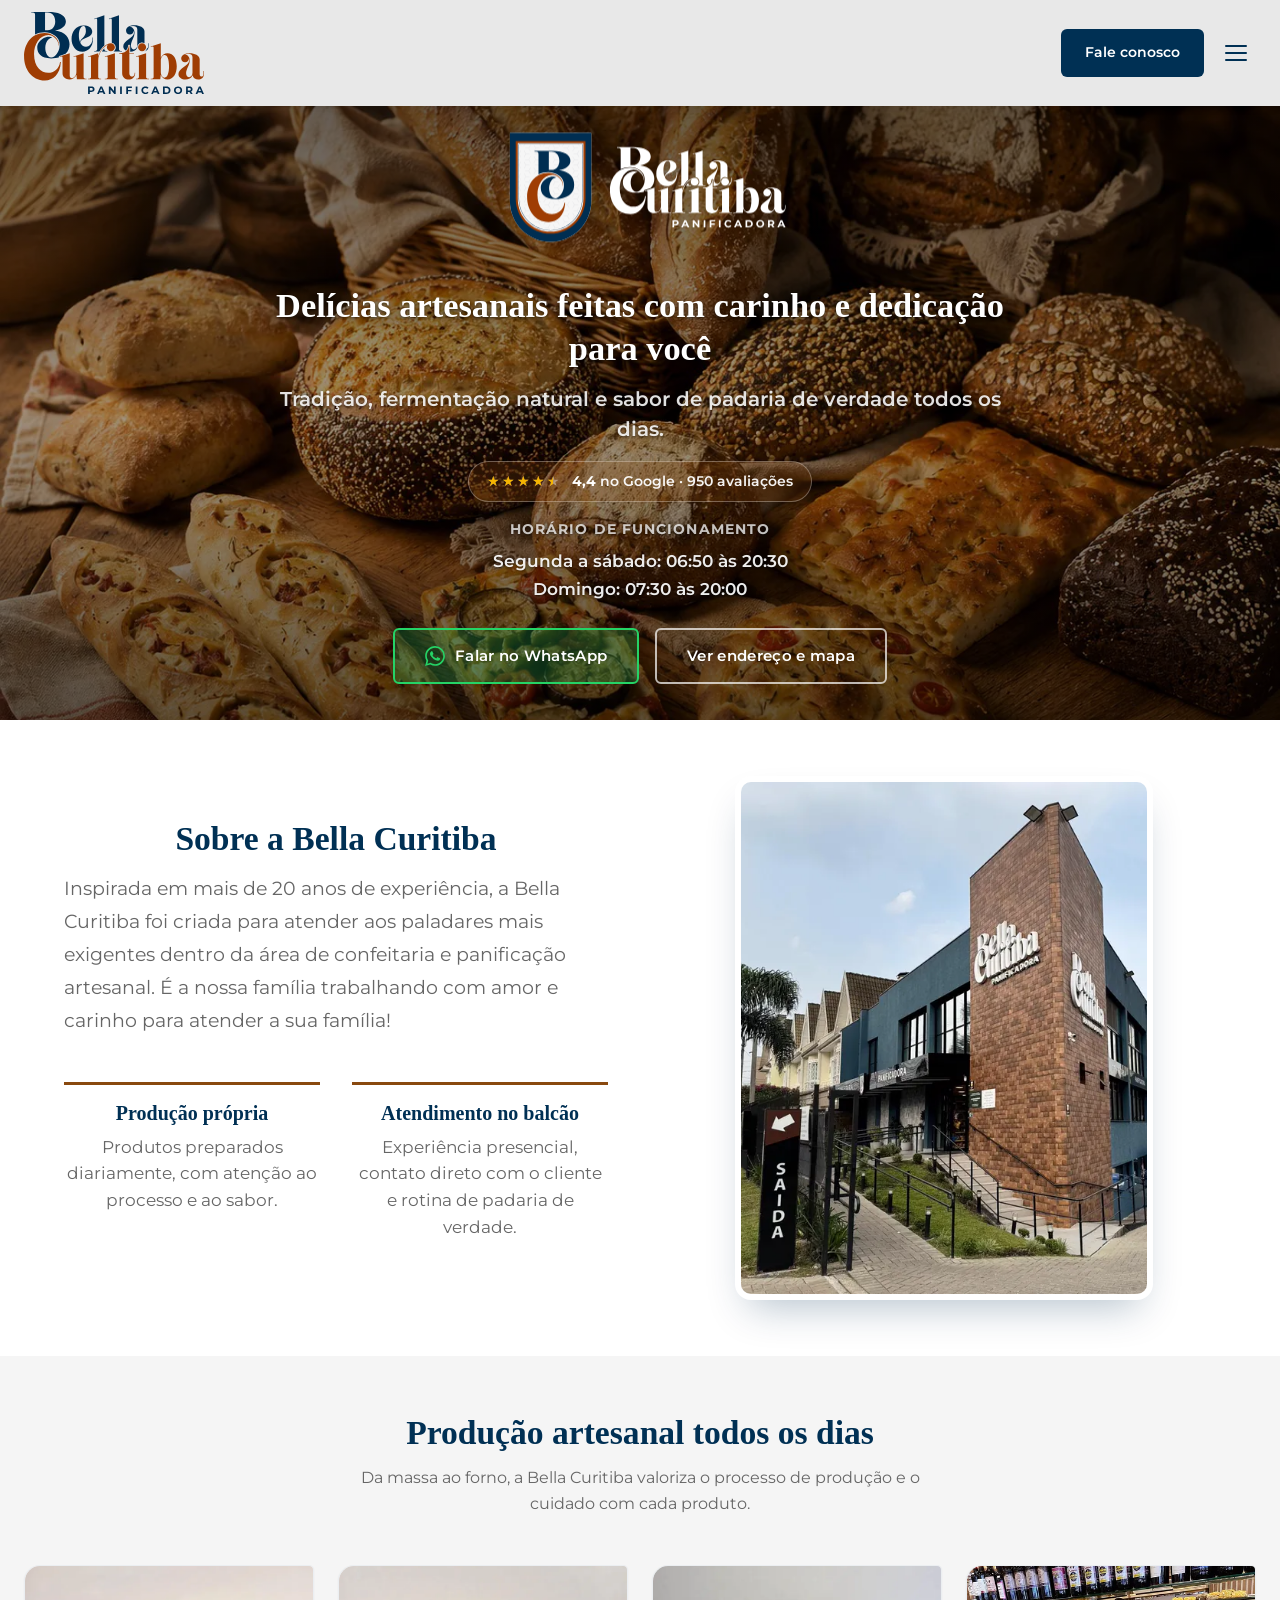
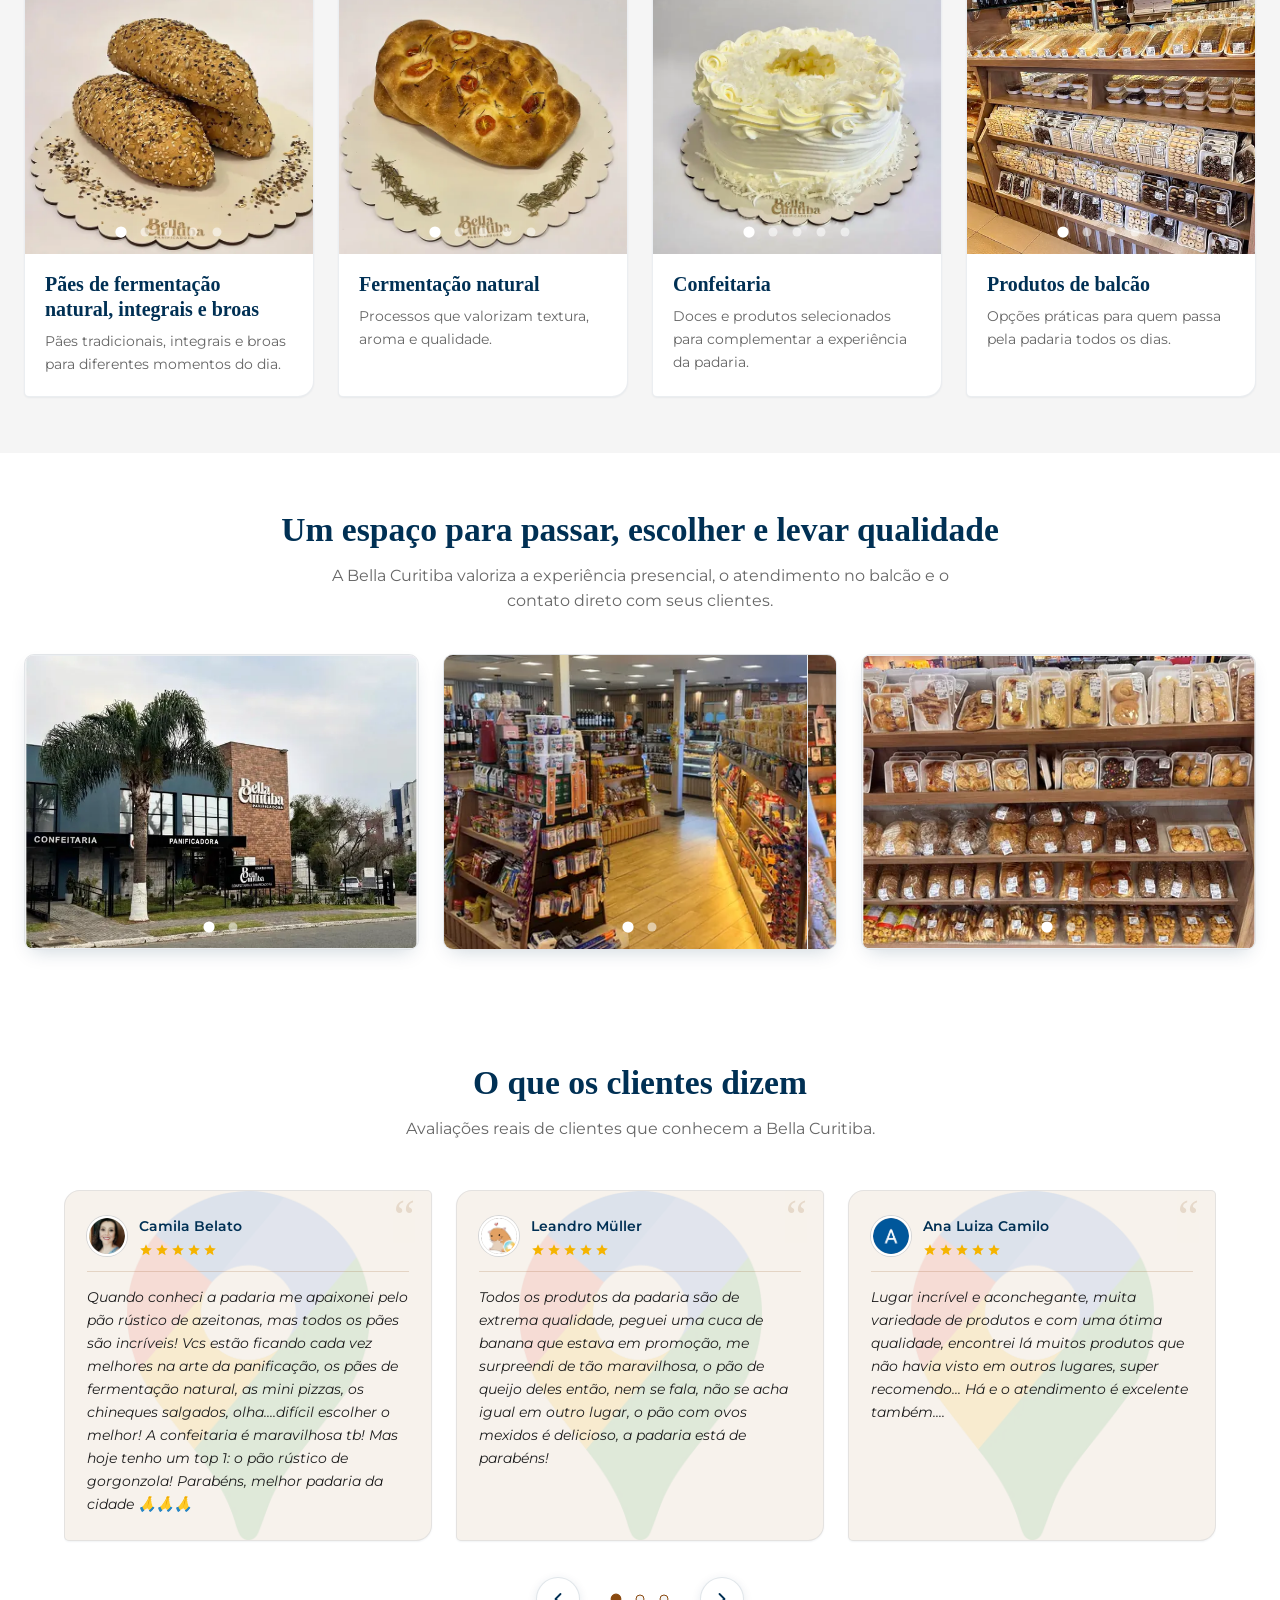
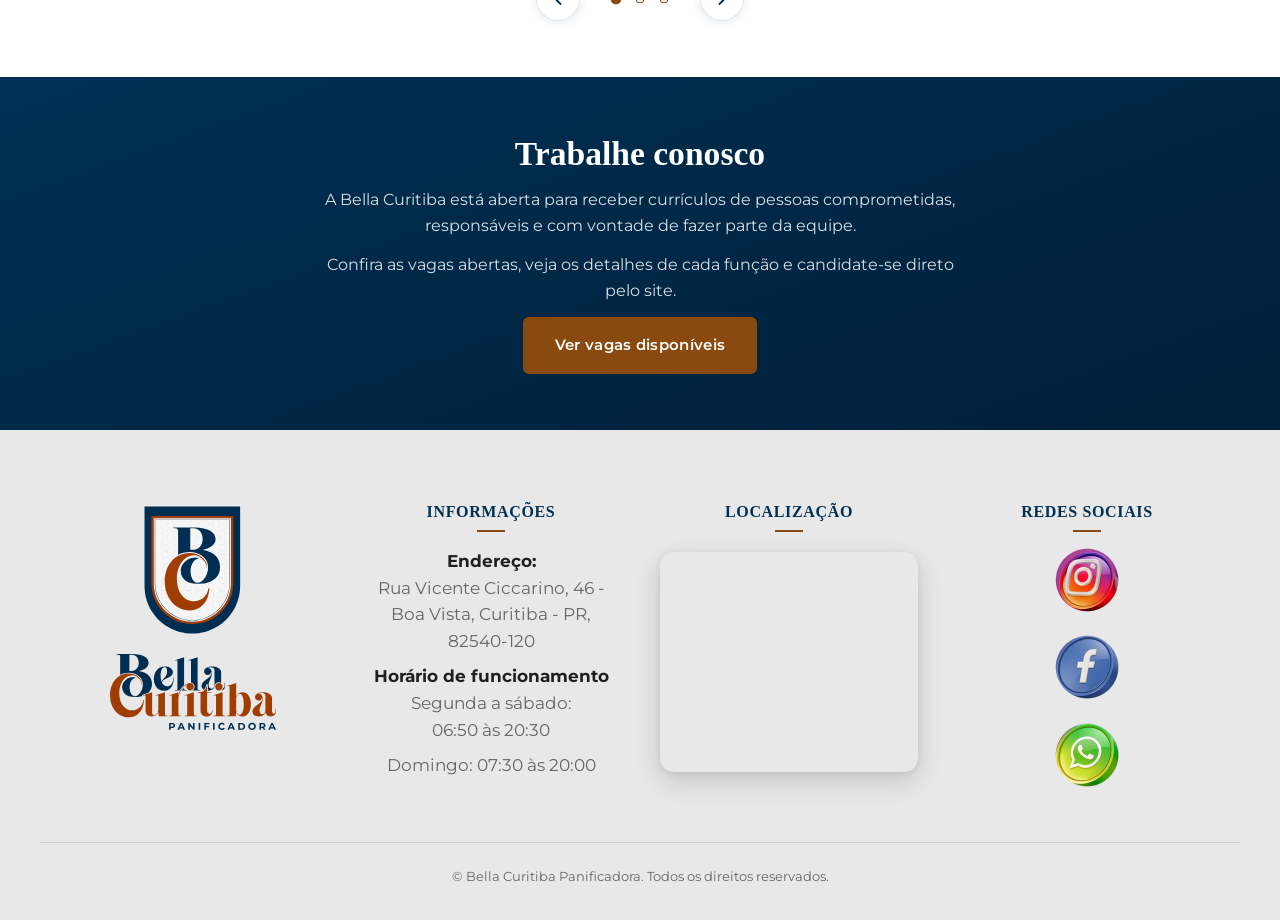
==== commit f1b6087c: "Otimiza imagens para PageSpeed: WebP, picture no hero, srcset e cache Co-Authored-By: Claude Sonnet " ====
--- a/site-bella-curitiba/index.html
+++ b/site-bella-curitiba/index.html
@@ -48,6 +48,10 @@
   <link rel="icon" type="image/png" sizes="192x192" href="assets/logos/favicon-bella-curitiba-192x192.png">
   <link rel="icon" type="image/png" sizes="32x32" href="assets/logos/favicon-bella-curitiba-32x32.png">
   <link rel="stylesheet" href="style.css?v=20260813-3">
+
+  <!-- Preload da imagem do hero (LCP): so a variante certa por dispositivo e priorizada -->
+  <link rel="preload" as="image" href="assets/images/video-hero/img-hero-mobile.webp" media="(max-width: 768px)">
+  <link rel="preload" as="image" href="assets/images/video-hero/img-hero-desktop.webp" media="(min-width: 769px)">
 
   <script type="application/ld+json">
   {
@@ -146,10 +150,11 @@
 
     <!-- ===================== HERO ===================== -->
     <section id="inicio" class="hero">
-      <!-- Imagem horizontal da produção: exibida somente no desktop -->
-      <img class="hero__bg hero__bg--desktop" src="assets/images/video-hero/img-hero-desktop.jpeg" alt="" fetchpriority="high">
-      <!-- Imagem vertical da produção: exibida somente no mobile -->
-      <img class="hero__bg hero__bg--mobile" src="assets/images/video-hero/img-hero-mobile.jpeg" alt="" fetchpriority="high">
+      <!-- Imagem de fundo do hero: no mobile entra a vertical, no desktop a horizontal -->
+      <picture>
+        <source media="(max-width: 768px)" srcset="assets/images/video-hero/img-hero-mobile.webp">
+        <img class="hero__bg" src="assets/images/video-hero/img-hero-desktop.webp" alt="" width="1402" height="1122" fetchpriority="high">
+      </picture>
       <div class="hero__overlay"></div>
 
       <div class="hero__content">
@@ -216,7 +221,7 @@
         </div>
 
         <div class="sobre__imagem reveal">
-          <img src="assets/images/fachada/fachada-secao-sobre.jpeg" alt="Fachada da Bella Curitiba Panificadora">
+          <img src="assets/images/fachada/fachada-secao-sobre-1280w.webp" srcset="assets/images/fachada/fachada-secao-sobre-640w.webp 640w, assets/images/fachada/fachada-secao-sobre-1280w.webp 1280w" sizes="(max-width: 768px) 90vw, 437px" width="1280" height="1337" alt="Fachada da Bella Curitiba Panificadora" loading="lazy" decoding="async">
         </div>
       </div>
     </section>
@@ -231,11 +236,11 @@
           <div class="producao__card reveal">
             <div class="card-carrossel">
               <div class="card-carrossel__track">
-                <img class="card-carrossel__img--base" src="assets/images/paes-e-broas/pao-01.JPEG" alt="Pães multigrãos cobertos de sementes de gergelim, linhaça e girassol" loading="lazy">
-                <img class="card-carrossel__img--pao-rustico" src="assets/images/paes-e-broas/pao-02.JPEG" alt="Pão rústico de fermentação natural com casca dourada e farinha" loading="lazy">
-                <img class="card-carrossel__img--base" src="assets/images/paes-e-broas/pao-03.JPEG" alt="Pão integral redondo com sementes e grãos" loading="lazy">
-                <img class="card-carrossel__img--base" src="assets/images/paes-e-broas/pao-04.JPEG" alt="Pão caseiro de casca dourada e miolo macio" loading="lazy">
-                <img class="card-carrossel__img--base" src="assets/images/paes-e-broas/broa-02.JPEG" alt="Broa escura com cobertura de gergelim e linhaça" loading="lazy">
+                <img class="card-carrossel__img--base" src="assets/images/paes-e-broas/pao-01-1280w.webp" srcset="assets/images/paes-e-broas/pao-01-640w.webp 640w, assets/images/paes-e-broas/pao-01-1280w.webp 1280w" sizes="(max-width: 768px) 100vw, (max-width: 1200px) 50vw, 410px" width="1280" height="1720" alt="Pães multigrãos cobertos de sementes de gergelim, linhaça e girassol" loading="lazy" decoding="async">
+                <img class="card-carrossel__img--pao-rustico" src="assets/images/paes-e-broas/pao-02-1280w.webp" srcset="assets/images/paes-e-broas/pao-02-640w.webp 640w, assets/images/paes-e-broas/pao-02-1280w.webp 1280w" sizes="(max-width: 768px) 100vw, (max-width: 1200px) 50vw, 410px" width="1280" height="1963" alt="Pão rústico de fermentação natural com casca dourada e farinha" loading="lazy" decoding="async">
+                <img class="card-carrossel__img--base" src="assets/images/paes-e-broas/pao-03-1280w.webp" srcset="assets/images/paes-e-broas/pao-03-640w.webp 640w, assets/images/paes-e-broas/pao-03-1280w.webp 1280w" sizes="(max-width: 768px) 100vw, (max-width: 1200px) 50vw, 410px" width="1280" height="1707" alt="Pão integral redondo com sementes e grãos" loading="lazy" decoding="async">
+                <img class="card-carrossel__img--base" src="assets/images/paes-e-broas/pao-04-1280w.webp" srcset="assets/images/paes-e-broas/pao-04-640w.webp 640w, assets/images/paes-e-broas/pao-04-1280w.webp 1280w" sizes="(max-width: 768px) 100vw, (max-width: 1200px) 50vw, 410px" width="1280" height="1707" alt="Pão caseiro de casca dourada e miolo macio" loading="lazy" decoding="async">
+                <img class="card-carrossel__img--base" src="assets/images/paes-e-broas/broa-02-1280w.webp" srcset="assets/images/paes-e-broas/broa-02-640w.webp 640w, assets/images/paes-e-broas/broa-02-1280w.webp 1280w" sizes="(max-width: 768px) 100vw, (max-width: 1200px) 50vw, 410px" width="1280" height="1707" alt="Broa escura com cobertura de gergelim e linhaça" loading="lazy" decoding="async">
               </div>
               <button type="button" class="card-carrossel__arrow card-carrossel__arrow--prev" aria-label="Foto anterior">
                 <svg viewBox="0 0 24 24" fill="none" aria-hidden="true">
@@ -255,11 +260,11 @@
           <div class="producao__card reveal">
             <div class="card-carrossel">
               <div class="card-carrossel__track">
-                <img class="card-carrossel__img--base" src="assets/images/fermentacao-natural/fermentacao-natural-01.JPEG" alt="Focaccia de fermentação natural com tomatinhos e alecrim" loading="lazy">
-                <img class="card-carrossel__img--base" src="assets/images/fermentacao-natural/fermentacao-natural-02.JPEG" alt="Fatia de focaccia com berinjela, azeitonas e legumes assados" loading="lazy">
-                <img class="card-carrossel__img--rodape" src="assets/images/fermentacao-natural/fermentacao-natural-03.JPEG" alt="Ciabattas de azeitona com casca dourada e crocante" loading="lazy">
-                <img class="card-carrossel__img--base" src="assets/images/fermentacao-natural/fermentacao-natural-04.JPEG" alt="Baguetes rústicas com flor de sal e alecrim" loading="lazy">
-                <img class="card-carrossel__img--base" src="assets/images/fermentacao-natural/fermentacao-natural-05.JPEG" alt="Baguetes recheadas de fermentação natural" loading="lazy">
+                <img class="card-carrossel__img--base" src="assets/images/fermentacao-natural/fermentacao-natural-01-1280w.webp" srcset="assets/images/fermentacao-natural/fermentacao-natural-01-640w.webp 640w, assets/images/fermentacao-natural/fermentacao-natural-01-1280w.webp 1280w" sizes="(max-width: 768px) 100vw, (max-width: 1200px) 50vw, 410px" width="1280" height="1707" alt="Focaccia de fermentação natural com tomatinhos e alecrim" loading="lazy" decoding="async">
+                <img class="card-carrossel__img--base" src="assets/images/fermentacao-natural/fermentacao-natural-02-1280w.webp" srcset="assets/images/fermentacao-natural/fermentacao-natural-02-640w.webp 640w, assets/images/fermentacao-natural/fermentacao-natural-02-1280w.webp 1280w" sizes="(max-width: 768px) 100vw, (max-width: 1200px) 50vw, 410px" width="1280" height="1432" alt="Fatia de focaccia com berinjela, azeitonas e legumes assados" loading="lazy" decoding="async">
+                <img class="card-carrossel__img--rodape" src="assets/images/fermentacao-natural/fermentacao-natural-03-1280w.webp" srcset="assets/images/fermentacao-natural/fermentacao-natural-03-640w.webp 640w, assets/images/fermentacao-natural/fermentacao-natural-03-1280w.webp 1280w" sizes="(max-width: 768px) 100vw, (max-width: 1200px) 50vw, 410px" width="1280" height="1963" alt="Ciabattas de azeitona com casca dourada e crocante" loading="lazy" decoding="async">
+                <img class="card-carrossel__img--base" src="assets/images/fermentacao-natural/fermentacao-natural-04-1280w.webp" srcset="assets/images/fermentacao-natural/fermentacao-natural-04-640w.webp 640w, assets/images/fermentacao-natural/fermentacao-natural-04-1280w.webp 1280w" sizes="(max-width: 768px) 100vw, (max-width: 1200px) 50vw, 410px" width="1280" height="1344" alt="Baguetes rústicas com flor de sal e alecrim" loading="lazy" decoding="async">
+                <img class="card-carrossel__img--base" src="assets/images/fermentacao-natural/fermentacao-natural-05-1280w.webp" srcset="assets/images/fermentacao-natural/fermentacao-natural-05-640w.webp 640w, assets/images/fermentacao-natural/fermentacao-natural-05-1280w.webp 1280w" sizes="(max-width: 768px) 100vw, (max-width: 1200px) 50vw, 410px" width="1280" height="1506" alt="Baguetes recheadas de fermentação natural" loading="lazy" decoding="async">
               </div>
               <button type="button" class="card-carrossel__arrow card-carrossel__arrow--prev" aria-label="Foto anterior">
                 <svg viewBox="0 0 24 24" fill="none" aria-hidden="true">
@@ -279,11 +284,11 @@
           <div class="producao__card reveal">
             <div class="card-carrossel">
               <div class="card-carrossel__track">
-                <img src="assets/images/confeitaria/confeitaria-04.JPEG" alt="Bolo gelado de coco com abacaxi decorado com chantilly" loading="lazy">
-                <img src="assets/images/confeitaria/confeitaria-02.JPEG" alt="Torta decorada com chantilly, calda de doce de leite, coco e ameixas" loading="lazy">
-                <img src="assets/images/confeitaria/confeitaria-03.JPEG" alt="Vitrine de confeitaria com tortas, cheesecakes, bombons e doces variados" loading="lazy">
-                <img class="card-carrossel__img--bolos" src="assets/images/confeitaria/confeitaria-01.JPEG" alt="Bolos gelados decorados com coberturas de chocolate, doce de leite e mesclada" loading="lazy">
-                <img src="assets/images/confeitaria/confeitaria-05.JPEG" alt="Vitrine de doces com pudins, folhados, quindins e pastéis de Belém" loading="lazy">
+                <img src="assets/images/confeitaria/confeitaria-04-1280w.webp" srcset="assets/images/confeitaria/confeitaria-04-640w.webp 640w, assets/images/confeitaria/confeitaria-04-1280w.webp 1280w" sizes="(max-width: 768px) 100vw, (max-width: 1200px) 50vw, 410px" width="1280" height="1707" alt="Bolo gelado de coco com abacaxi decorado com chantilly" loading="lazy" decoding="async">
+                <img src="assets/images/confeitaria/confeitaria-02-1280w.webp" srcset="assets/images/confeitaria/confeitaria-02-640w.webp 640w, assets/images/confeitaria/confeitaria-02-1280w.webp 1280w" sizes="(max-width: 768px) 100vw, (max-width: 1200px) 50vw, 410px" width="1280" height="1707" alt="Torta decorada com chantilly, calda de doce de leite, coco e ameixas" loading="lazy" decoding="async">
+                <img src="assets/images/confeitaria/confeitaria-03-1280w.webp" srcset="assets/images/confeitaria/confeitaria-03-640w.webp 640w, assets/images/confeitaria/confeitaria-03-1280w.webp 1280w" sizes="(max-width: 768px) 100vw, (max-width: 1200px) 50vw, 410px" width="1280" height="960" alt="Vitrine de confeitaria com tortas, cheesecakes, bombons e doces variados" loading="lazy" decoding="async">
+                <img class="card-carrossel__img--bolos" src="assets/images/confeitaria/confeitaria-01-1280w.webp" srcset="assets/images/confeitaria/confeitaria-01-640w.webp 640w, assets/images/confeitaria/confeitaria-01-1280w.webp 1280w" sizes="(max-width: 768px) 100vw, (max-width: 1200px) 50vw, 410px" width="1280" height="1707" alt="Bolos gelados decorados com coberturas de chocolate, doce de leite e mesclada" loading="lazy" decoding="async">
+                <img src="assets/images/confeitaria/confeitaria-05-1280w.webp" srcset="assets/images/confeitaria/confeitaria-05-640w.webp 640w, assets/images/confeitaria/confeitaria-05-1280w.webp 1280w" sizes="(max-width: 768px) 100vw, (max-width: 1200px) 50vw, 410px" width="1280" height="960" alt="Vitrine de doces com pudins, folhados, quindins e pastéis de Belém" loading="lazy" decoding="async">
               </div>
               <button type="button" class="card-carrossel__arrow card-carrossel__arrow--prev" aria-label="Foto anterior">
                 <svg viewBox="0 0 24 24" fill="none" aria-hidden="true">
@@ -303,11 +308,11 @@
           <div class="producao__card reveal">
             <div class="card-carrossel">
               <div class="card-carrossel__track">
-                <img src="assets/images/balcao/balcao-04.JPEG" alt="Prateleiras de bolos caseiros e biscoitos variados" loading="lazy">
-                <img src="assets/images/balcao/balcao-02.JPEG" alt="Geladeira de frios com queijos e embutidos fatiados" loading="lazy">
-                <img class="card-carrossel__img--direita" src="assets/images/balcao/balcao-03.JPEG" alt="Balcão de frios com linguiças artesanais, queijos coloniais e embutidos" loading="lazy">
-                <img src="assets/images/balcao/balcao-05.JPEG" alt="Vitrine de pães com produção diária, pães de queijo e baguetes" loading="lazy">
-                <img src="assets/images/balcao/balcao-01.JPEG" alt="Vitrine de salgados com coxinhas, sfihas, mini pastéis, croissants e empadões" loading="lazy">
+                <img src="assets/images/balcao/balcao-04-1280w.webp" srcset="assets/images/balcao/balcao-04-640w.webp 640w, assets/images/balcao/balcao-04-1280w.webp 1280w" sizes="(max-width: 768px) 100vw, (max-width: 1200px) 50vw, 410px" width="1280" height="960" alt="Prateleiras de bolos caseiros e biscoitos variados" loading="lazy" decoding="async">
+                <img src="assets/images/balcao/balcao-02-1280w.webp" srcset="assets/images/balcao/balcao-02-640w.webp 640w, assets/images/balcao/balcao-02-1280w.webp 1280w" sizes="(max-width: 768px) 100vw, (max-width: 1200px) 50vw, 410px" width="1280" height="1205" alt="Geladeira de frios com queijos e embutidos fatiados" loading="lazy" decoding="async">
+                <img class="card-carrossel__img--direita" src="assets/images/balcao/balcao-03-1280w.webp" srcset="assets/images/balcao/balcao-03-640w.webp 640w, assets/images/balcao/balcao-03-1280w.webp 1280w" sizes="(max-width: 768px) 100vw, (max-width: 1200px) 50vw, 410px" width="1280" height="960" alt="Balcão de frios com linguiças artesanais, queijos coloniais e embutidos" loading="lazy" decoding="async">
+                <img src="assets/images/balcao/balcao-05-1280w.webp" srcset="assets/images/balcao/balcao-05-640w.webp 640w, assets/images/balcao/balcao-05-1280w.webp 1280w" sizes="(max-width: 768px) 100vw, (max-width: 1200px) 50vw, 410px" width="1280" height="960" alt="Vitrine de pães com produção diária, pães de queijo e baguetes" loading="lazy" decoding="async">
+                <img src="assets/images/balcao/balcao-01-1280w.webp" srcset="assets/images/balcao/balcao-01-640w.webp 640w, assets/images/balcao/balcao-01-1280w.webp 1280w" sizes="(max-width: 768px) 100vw, (max-width: 1200px) 50vw, 410px" width="1280" height="960" alt="Vitrine de salgados com coxinhas, sfihas, mini pastéis, croissants e empadões" loading="lazy" decoding="async">
               </div>
               <button type="button" class="card-carrossel__arrow card-carrossel__arrow--prev" aria-label="Foto anterior">
                 <svg viewBox="0 0 24 24" fill="none" aria-hidden="true">
@@ -339,8 +344,8 @@
           <!-- Primeiro card: carrossel com as duas fotos da fachada -->
           <div class="card-carrossel reveal">
             <div class="card-carrossel__track">
-              <img src="assets/images/fachada/fachada-completa.jpg" alt="Fachada completa da Bella Curitiba Panificadora vista da rua" loading="lazy">
-              <img class="ambiente__foto-letreiro" src="assets/images/fachada/fachada-2.jpeg" alt="Fachada da Bella Curitiba Panificadora com letreiro em relevo" loading="lazy">
+              <img src="assets/images/fachada/fachada-completa-1280w.webp" srcset="assets/images/fachada/fachada-completa-640w.webp 640w, assets/images/fachada/fachada-completa-1280w.webp 1280w" sizes="(max-width: 768px) 100vw, (max-width: 1200px) 50vw, 554px" width="1280" height="960" alt="Fachada completa da Bella Curitiba Panificadora vista da rua" loading="lazy" decoding="async">
+              <img class="ambiente__foto-letreiro" src="assets/images/fachada/fachada-2-1280w.webp" srcset="assets/images/fachada/fachada-2-640w.webp 640w, assets/images/fachada/fachada-2-1280w.webp 1280w" sizes="(max-width: 768px) 100vw, (max-width: 1200px) 50vw, 554px" width="1280" height="1707" alt="Fachada da Bella Curitiba Panificadora com letreiro em relevo" loading="lazy" decoding="async">
             </div>
             <button type="button" class="card-carrossel__arrow card-carrossel__arrow--prev" aria-label="Foto anterior">
               <svg viewBox="0 0 24 24" fill="none" aria-hidden="true">
@@ -357,8 +362,8 @@
           <!-- Card do interior: carrossel com as fotos do salão da loja -->
           <div class="card-carrossel reveal">
             <div class="card-carrossel__track">
-              <img class="ambiente__foto-interna" src="assets/images/interna/interna-01.JPEG" alt="Interior da loja com gôndolas de produtos, adega e corredor do caixa" loading="lazy">
-              <img class="ambiente__foto-interna" src="assets/images/interna/interna-02.JPEG" alt="Interior da loja com estantes de biscoitos, geleias, vinhos e produtos coloniais" loading="lazy">
+              <img class="ambiente__foto-interna" src="assets/images/interna/interna-01-1280w.webp" srcset="assets/images/interna/interna-01-640w.webp 640w, assets/images/interna/interna-01-1280w.webp 1280w" sizes="(max-width: 768px) 100vw, (max-width: 1200px) 50vw, 554px" width="1280" height="720" alt="Interior da loja com gôndolas de produtos, adega e corredor do caixa" loading="lazy" decoding="async">
+              <img class="ambiente__foto-interna" src="assets/images/interna/interna-02-1280w.webp" srcset="assets/images/interna/interna-02-640w.webp 640w, assets/images/interna/interna-02-1280w.webp 1280w" sizes="(max-width: 768px) 100vw, (max-width: 1200px) 50vw, 554px" width="1280" height="720" alt="Interior da loja com estantes de biscoitos, geleias, vinhos e produtos coloniais" loading="lazy" decoding="async">
             </div>
             <button type="button" class="card-carrossel__arrow card-carrossel__arrow--prev" aria-label="Foto anterior">
               <svg viewBox="0 0 24 24" fill="none" aria-hidden="true">
@@ -375,8 +380,8 @@
           <!-- Card do balcão: carrossel com as fotos das estantes de pães e bolos -->
           <div class="card-carrossel reveal">
             <div class="card-carrossel__track">
-              <img src="assets/images/balcao/balcao-002.JPEG" alt="Estante com croissants, folhados, cucas, biscoitos e pães artesanais embalados" loading="lazy">
-              <img src="assets/images/balcao/balcao-001.JPEG" alt="Estante de pães de forma, bolos caseiros e produtos de padaria embalados" loading="lazy">
+              <img src="assets/images/balcao/balcao-002-1280w.webp" srcset="assets/images/balcao/balcao-002-640w.webp 640w, assets/images/balcao/balcao-002-1280w.webp 1280w" sizes="(max-width: 768px) 100vw, (max-width: 1200px) 50vw, 554px" width="1280" height="720" alt="Estante com croissants, folhados, cucas, biscoitos e pães artesanais embalados" loading="lazy" decoding="async">
+              <img src="assets/images/balcao/balcao-001-1280w.webp" srcset="assets/images/balcao/balcao-001-640w.webp 640w, assets/images/balcao/balcao-001-1280w.webp 1280w" sizes="(max-width: 768px) 100vw, (max-width: 1200px) 50vw, 554px" width="1280" height="720" alt="Estante de pães de forma, bolos caseiros e produtos de padaria embalados" loading="lazy" decoding="async">
             </div>
             <button type="button" class="card-carrossel__arrow card-carrossel__arrow--prev" aria-label="Foto anterior">
               <svg viewBox="0 0 24 24" fill="none" aria-hidden="true">
@@ -407,7 +412,7 @@
             <div class="depoimentos__slide reveal--group">
               <a href="https://www.google.com/maps/reviews/@-25.3987736,-49.2516448,17z/data=!3m1!4b1!4m6!14m5!1m4!2m3!1sChdDSUhNMG9nS0VJQ0FnSUNKb3YtcnNnRRAB!2m1!1s0x0:0x8ebd3652cd37e233?hl=pt-BR&entry=ttu&g_ep=EgoyMDI2MDcwNS4wIKXMDSoASAFQAw%3D%3D" target="_blank" rel="noopener noreferrer" class="depoimentos__card reveal">
                 <div class="depoimentos__meta">
-                  <img class="depoimentos__avatar" src="./assets/images/clientes/camila-belato.webp" alt="Foto de Camila Belato" loading="lazy" width="300" height="300">
+                  <img class="depoimentos__avatar" src="./assets/images/clientes/camila-belato.webp" alt="Foto de Camila Belato" loading="lazy" decoding="async" width="300" height="300">
                   <div class="depoimentos__autor-bloco">
                     <p class="depoimentos__autor">Camila Belato</p>
                     <div class="depoimentos__nota" aria-label="5 estrelas">
@@ -423,7 +428,7 @@
               </a>
               <a href="https://www.google.com/maps/reviews/@-25.3987736,-49.2516448,17z/data=!3m1!4b1!4m6!14m5!1m4!2m3!1sChZDSUhNMG9nS0VJQ0FnTUN3MjZuSkNnEAE!2m1!1s0x0:0x8ebd3652cd37e233?hl=pt-BR&entry=ttu&g_ep=EgoyMDI2MDcwNS4wIKXMDSoASAFQAw%3D%3D" target="_blank" rel="noopener noreferrer" class="depoimentos__card reveal">
                 <div class="depoimentos__meta">
-                  <img class="depoimentos__avatar" src="./assets/images/clientes/leandro-muller.webp" alt="Foto de Leandro Müller" loading="lazy" width="300" height="300">
+                  <img class="depoimentos__avatar" src="./assets/images/clientes/leandro-muller.webp" alt="Foto de Leandro Müller" loading="lazy" decoding="async" width="300" height="300">
                   <div class="depoimentos__autor-bloco">
                     <p class="depoimentos__autor">Leandro Müller</p>
                     <div class="depoimentos__nota" aria-label="5 estrelas">
@@ -439,7 +444,7 @@
               </a>
               <a href="https://www.google.com/maps/reviews/@-25.3987736,-49.2516448,17z/data=!3m1!4b1!4m6!14m5!1m4!2m3!1sChdDSUhNMG9nS0VJQ0FnSURWdTYyb2lnRRAB!2m1!1s0x0:0x8ebd3652cd37e233?hl=pt-BR&entry=ttu&g_ep=EgoyMDI2MDcwNS4wIKXMDSoASAFQAw%3D%3D" target="_blank" rel="noopener noreferrer" class="depoimentos__card reveal">
                 <div class="depoimentos__meta">
-                  <img class="depoimentos__avatar" src="./assets/images/clientes/ana-luiza-camilo.webp" alt="Foto de Ana Luiza Camilo" loading="lazy" width="300" height="300">
+                  <img class="depoimentos__avatar" src="./assets/images/clientes/ana-luiza-camilo.webp" alt="Foto de Ana Luiza Camilo" loading="lazy" decoding="async" width="300" height="300">
                   <div class="depoimentos__autor-bloco">
                     <p class="depoimentos__autor">Ana Luiza Camilo</p>
                     <div class="depoimentos__nota" aria-label="5 estrelas">
@@ -458,7 +463,7 @@
             <div class="depoimentos__slide reveal--group">
               <a href="https://www.google.com/maps/reviews/@-25.3987736,-49.2516448,17z/data=!3m1!4b1!4m6!14m5!1m4!2m3!1sChZDSUhNMG9nS0VJQ0FnSUR4b05fQVB3EAE!2m1!1s0x0:0x8ebd3652cd37e233?hl=pt-BR&entry=ttu&g_ep=EgoyMDI2MDcwNS4wIKXMDSoASAFQAw%3D%3D" target="_blank" rel="noopener noreferrer" class="depoimentos__card reveal">
                 <div class="depoimentos__meta">
-                  <img class="depoimentos__avatar" src="./assets/images/clientes/scheila-mara.webp" alt="Foto de Scheila Mara" loading="lazy" width="300" height="300">
+                  <img class="depoimentos__avatar" src="./assets/images/clientes/scheila-mara.webp" alt="Foto de Scheila Mara" loading="lazy" decoding="async" width="300" height="300">
                   <div class="depoimentos__autor-bloco">
                     <p class="depoimentos__autor">Scheila Mara</p>
                     <div class="depoimentos__nota" aria-label="5 estrelas">
@@ -474,7 +479,7 @@
               </a>
               <a href="https://www.google.com/maps/reviews/@-25.3987736,-49.2516448,17z/data=!3m1!4b1!4m6!14m5!1m4!2m3!1sChZDSUhNMG9nS0VJQ0FnSURid0tIdlhnEAE!2m1!1s0x0:0x8ebd3652cd37e233?hl=pt-BR&entry=ttu&g_ep=EgoyMDI2MDcwNS4wIKXMDSoASAFQAw%3D%3D" target="_blank" rel="noopener noreferrer" class="depoimentos__card reveal">
                 <div class="depoimentos__meta">
-                  <img class="depoimentos__avatar" src="./assets/images/clientes/jhonatas-zahorcak.webp" alt="Foto de Jhonatas Zahorcak" loading="lazy" width="300" height="300">
+                  <img class="depoimentos__avatar" src="./assets/images/clientes/jhonatas-zahorcak.webp" alt="Foto de Jhonatas Zahorcak" loading="lazy" decoding="async" width="300" height="300">
                   <div class="depoimentos__autor-bloco">
                     <p class="depoimentos__autor">Jhonatas Zahorcak</p>
                     <div class="depoimentos__nota" aria-label="5 estrelas">
@@ -490,7 +495,7 @@
               </a>
               <a href="https://www.google.com/maps/reviews/@-25.3987736,-49.2516448,17z/data=!3m1!4b1!4m6!14m5!1m4!2m3!1sChZDSUhNMG9nS0VJQ0FnSUM3N0ppelRBEAE!2m1!1s0x0:0x8ebd3652cd37e233?hl=pt-BR&entry=ttu&g_ep=EgoyMDI2MDcwNS4wIKXMDSoASAFQAw%3D%3D" target="_blank" rel="noopener noreferrer" class="depoimentos__card reveal">
                 <div class="depoimentos__meta">
-                  <img class="depoimentos__avatar" src="./assets/images/clientes/ednilson-silva.webp" alt="Foto de Ednilson Silva" loading="lazy" width="300" height="300">
+                  <img class="depoimentos__avatar" src="./assets/images/clientes/ednilson-silva.webp" alt="Foto de Ednilson Silva" loading="lazy" decoding="async" width="300" height="300">
                   <div class="depoimentos__autor-bloco">
                     <p class="depoimentos__autor">Ednilson Silva</p>
                     <div class="depoimentos__nota" aria-label="5 estrelas">
@@ -509,7 +514,7 @@
             <div class="depoimentos__slide reveal--group">
               <a href="https://www.google.com/maps/reviews/@-25.3987736,-49.2516448,17z/data=!3m1!4b1!4m6!14m5!1m4!2m3!1sCi9DQUlRQUNvZENodHljRjlvT2xsR2N6Tk1aM1prWVRWbmNEZGFjV1p2UTJ0RmRIYxAB!2m1!1s0x0:0x8ebd3652cd37e233?hl=pt-BR&entry=ttu&g_ep=EgoyMDI2MDcwNS4wIKXMDSoASAFQAw%3D%3D" target="_blank" rel="noopener noreferrer" class="depoimentos__card reveal">
                 <div class="depoimentos__meta">
-                  <img class="depoimentos__avatar" src="./assets/images/clientes/marcus-ziemann.webp" alt="Foto de Marcus Ziemann" loading="lazy" width="300" height="300">
+                  <img class="depoimentos__avatar" src="./assets/images/clientes/marcus-ziemann.webp" alt="Foto de Marcus Ziemann" loading="lazy" decoding="async" width="300" height="300">
                   <div class="depoimentos__autor-bloco">
                     <p class="depoimentos__autor">Marcus Ziemann</p>
                     <div class="depoimentos__nota" aria-label="5 estrelas">
@@ -525,7 +530,7 @@
               </a>
               <a href="https://www.google.com/maps/reviews/@-25.3987736,-49.2516448,17z/data=!3m1!4b1!4m6!14m5!1m4!2m3!1sCi9DQUlRQUNvZENodHljRjlvT21sT2VsUktSa1JsZEhkV1ZtZFJVek5sV25BdFVIYxAB!2m1!1s0x0:0x8ebd3652cd37e233?hl=pt-BR&entry=ttu&g_ep=EgoyMDI2MDcwNS4wIKXMDSoASAFQAw%3D%3D" target="_blank" rel="noopener noreferrer" class="depoimentos__card reveal">
                 <div class="depoimentos__meta">
-                  <img class="depoimentos__avatar" src="./assets/images/clientes/leandro-marques-hoffmann.webp" alt="Foto de Leandro Marques Hoffmann" loading="lazy" width="300" height="300">
+                  <img class="depoimentos__avatar" src="./assets/images/clientes/leandro-marques-hoffmann.webp" alt="Foto de Leandro Marques Hoffmann" loading="lazy" decoding="async" width="300" height="300">
                   <div class="depoimentos__autor-bloco">
                     <p class="depoimentos__autor">Leandro Marques Hoffmann</p>
                     <div class="depoimentos__nota" aria-label="5 estrelas">
@@ -541,7 +546,7 @@
               </a>
               <a href="https://www.google.com/maps/reviews/@-25.3987736,-49.2516448,17z/data=!3m1!4b1!4m6!14m5!1m4!2m3!1sChZDSUhNMG9nS0VJQ0FnSURCeXZpd0ZBEAE!2m1!1s0x0:0x8ebd3652cd37e233?hl=pt-BR&entry=ttu&g_ep=EgoyMDI2MDcwNS4wIKXMDSoASAFQAw%3D%3D" target="_blank" rel="noopener noreferrer" class="depoimentos__card reveal">
                 <div class="depoimentos__meta">
-                  <img class="depoimentos__avatar" src="./assets/images/clientes/douglas-presibella.webp" alt="Foto de Douglas Presibella" loading="lazy" width="300" height="300">
+                  <img class="depoimentos__avatar" src="./assets/images/clientes/douglas-presibella.webp" alt="Foto de Douglas Presibella" loading="lazy" decoding="async" width="300" height="300">
                   <div class="depoimentos__autor-bloco">
                     <p class="depoimentos__autor">Douglas Presibella</p>
                     <div class="depoimentos__nota" aria-label="5 estrelas">
@@ -637,9 +642,12 @@
     data-local="footer-home"
   >
     <img
-      src="assets/logo-botao/botao-instagram-transparente.png"
+      src="assets/logo-botao/botao-instagram-transparente.webp"
       alt=""
       loading="lazy"
+      decoding="async"
+      width="128"
+      height="128"
     >
   </a>
 </li>
@@ -655,9 +663,12 @@
     data-local="footer-home"
   >
     <img
-      src="assets/logo-botao/botao-facebook-transparente.png"
+      src="assets/logo-botao/botao-facebook-transparente.webp"
       alt=""
       loading="lazy"
+      decoding="async"
+      width="128"
+      height="128"
     >
   </a>
 </li>
@@ -672,7 +683,7 @@
     data-whatsapp="comercial"
     data-local="footer-home"
   >
-    <img src="assets/logo-botao/botao-whatsapp-transparente.png" alt="" loading="lazy">
+    <img src="assets/logo-botao/botao-whatsapp-transparente.webp" alt="" loading="lazy" decoding="async" width="128" height="128">
   </a>
 </li>
 
--- a/site-bella-curitiba/style.css
+++ b/site-bella-curitiba/style.css
@@ -381,6 +381,13 @@
   background-color: var(--color-primary);
 }
 
+/* O <picture> em volta do .hero__bg nao deve virar uma caixa de flex item:
+   display:contents remove a caixa do <picture> e deixa o <img> (absolute)
+   se comportar exatamente como antes, direto filho do .hero (flex) */
+.hero picture {
+  display: contents;
+}
+
 .hero__bg {
   position: absolute;
   inset: 0;
@@ -400,11 +407,6 @@
     rgba(0, 0, 0, 0.36),
     rgba(0, 0, 0, 0.62)
   );
-}
-
-/* Imagem vertical do hero: só aparece no mobile (no desktop fica a horizontal) */
-.hero__bg--mobile {
-  display: none;
 }
 
 .hero__content {
@@ -980,7 +982,7 @@
   content: "";
   position: absolute;
   inset: 0;
-  background: url("./assets/logo-botao/logo-google-maps.png") no-repeat center / contain;
+  background: url("./assets/logo-botao/logo-google-maps.webp") no-repeat center / contain;
   opacity: 0.12;
   pointer-events: none;
   z-index: 0;
@@ -1696,15 +1698,6 @@
     min-height: 80vh;
   }
 
-  /* No mobile entra a imagem vertical no lugar da horizontal */
-  .hero__bg--desktop {
-    display: none;
-  }
-
-  .hero__bg--mobile {
-    display: block;
-  }
-
   /* Mascara um pouco mais leve que a anterior, mas ainda mais forte que a do
      desktop (a imagem vertical fica mais clara que a do desktop nesse
      trecho de producao, entao precisa de mais mascara pra manter legivel) */
